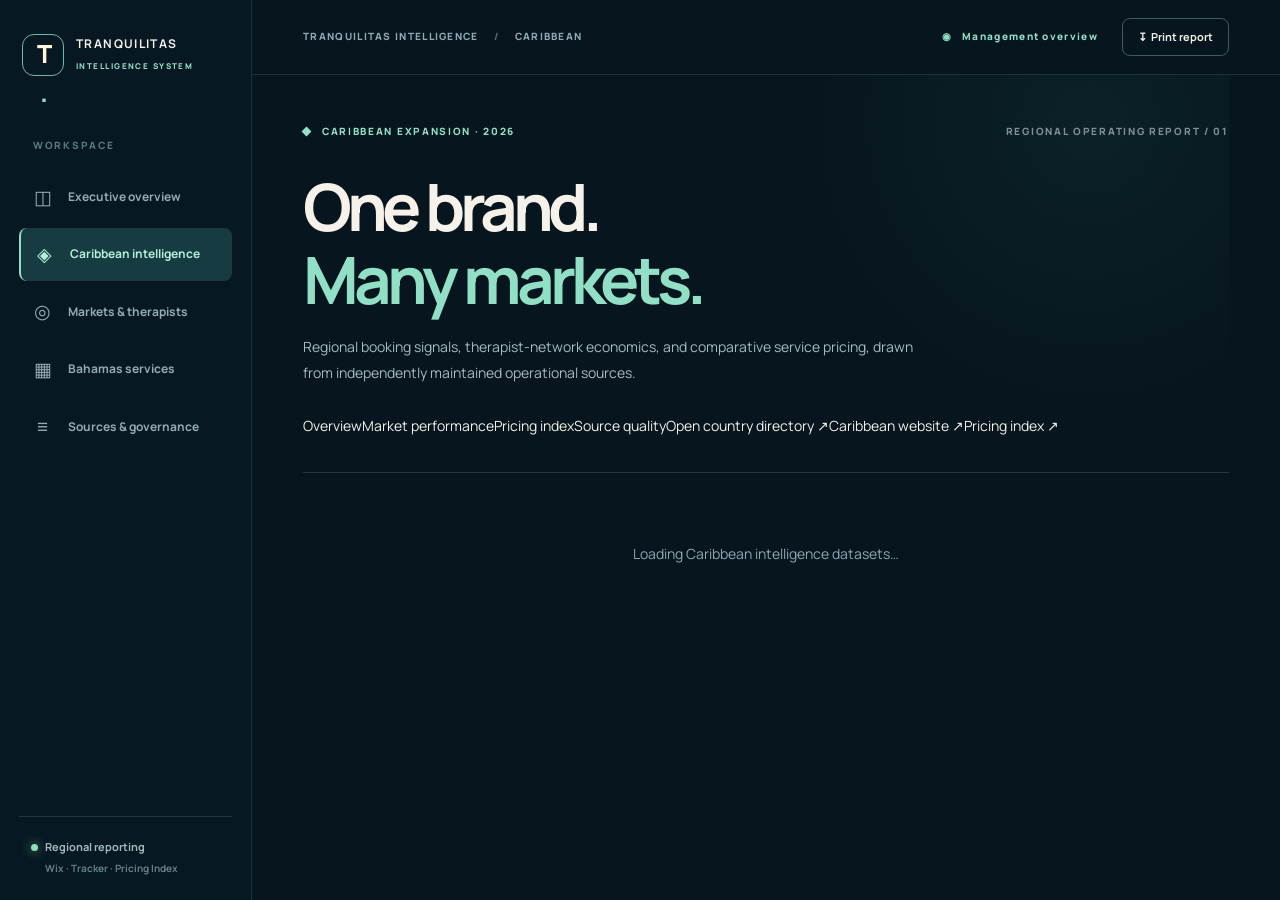
==== caribbean.html @ 9a5a7628 "Add regional intelligence dashboard with Caribbean tracker and pricing index sections" ====
<!doctype html><html lang="en"><head><meta charset="UTF-8"><meta name="viewport" content="width=device-width, initial-scale=1"><meta name="robots" content="noindex,nofollow"><meta name="theme-color" content="#07151e"><title>Caribbean Intelligence · Tranquilitas</title><link rel="preconnect" href="https://fonts.googleapis.com"><link rel="preconnect" href="https://fonts.gstatic.com" crossorigin><link href="https://fonts.googleapis.com/css2?family=Manrope:wght@400;500;600;700;800&display=swap" rel="stylesheet"><link rel="stylesheet" href="assets/styles.css"><link rel="stylesheet" href="assets/region.css"></head>
<body><div class="app"><aside class="sidebar"><a class="brand" href="index.html"><div class="brand-icon">T<span>.</span></div><div><strong>TRANQUILITAS</strong><small>INTELLIGENCE SYSTEM</small></div></a><div class="sidebar-label">WORKSPACE</div><nav class="side-nav"><a class="nav-link" href="index.html"><span class="nav-icon">◫</span> Executive overview</a><a class="nav-link active" href="caribbean.html"><span class="nav-icon">◈</span> Caribbean intelligence</a><a class="nav-link" href="markets.html"><span class="nav-icon">◎</span> Markets & therapists</a><a class="nav-link" href="index.html#services"><span class="nav-icon">▦</span> Bahamas services</a><a class="nav-link" href="index.html#methodology"><span class="nav-icon">≡</span> Sources & governance</a></nav><div class="sidebar-bottom"><span class="status-dot"></span><span>Regional reporting</span><small>Wix · Tracker · Pricing Index</small></div></aside>
<main class="content"><div class="topbar"><div class="breadcrumb">TRANQUILITAS INTELLIGENCE <span>/</span> CARIBBEAN</div><div class="top-actions"><span class="private-label">◉ &nbsp; Management overview</span><button class="button-outline" onclick="window.print()">↧ &nbsp;Print report</button></div></div><div class="main-inner">
<header class="hero"><div class="hero-top"><span class="eyebrow"><span class="tiny-diamond"></span> CARIBBEAN EXPANSION · 2026</span><span class="vintage">REGIONAL OPERATING REPORT / 01</span></div><h1>One brand.<br><em>Many markets.</em></h1><p>Regional booking signals, therapist-network economics, and comparative service pricing, drawn from independently maintained operational sources.</p><div class="region-subnav"><a href="#regional">Overview</a><a href="#countries">Market performance</a><a href="#prices">Pricing index</a><a href="#data-quality">Source quality</a><a href="markets.html">Open country directory ↗</a><a target="_blank" rel="noopener noreferrer" href="https://caribbean.massagebahamas.com/">Caribbean website ↗</a><a target="_blank" rel="noopener noreferrer" href="https://index.massagebahamas.com/">Pricing index ↗</a></div></header>
<div id="regionLoading" class="loading">Loading Caribbean intelligence datasets…</div><div id="regionDashboard" hidden>
<section class="section" id="regional"><div class="section-head"><div><span class="section-index">01 / REGIONAL SCORECARD</span><h2>Recorded regional activity</h2></div><span class="subtle">Telegram tracker · Entry dates Jan–Mar 2026</span></div><div class="kpi-grid" id="regionalKpis"></div><div class="region-warning"><strong>Reporting basis:</strong> These are aggregated operational tracker entries, not Wix revenue, settled cash, or audited bookings. Entry dates are not confirmed treatment dates. All figures are provisional pending reconciliation.</div><div class="two-col chart-row"><article class="panel"><div class="panel-head"><div><span class="panel-label">ACTIVITY SHARE</span><h3>Top recorded territories</h3></div></div><div id="regionBars" class="bar-list"></div></article><article class="panel"><div class="panel-head"><div><span class="panel-label">STRATEGIC INTERPRETATION</span><h3>Regional distribution signals</h3></div></div><div id="regionalReadout" class="insights"></div></article></div></section>
<section class="section" id="countries"><div class="section-head"><div><span class="section-index">02 / MARKET DETAIL</span><h2>Country-level tracker</h2></div><span class="subtle">Self-reported amounts · USD</span></div><article class="panel table-panel"><div class="table-scroll"><table><thead><tr><th>Territory</th><th>Logged value</th><th>Service quantities</th><th>Entries</th><th>Modeled commission</th><th>Website</th></tr></thead><tbody id="regionTable"></tbody></table></div><div class="table-footnote">Reported service quantities are not equal to the number of distinct guest bookings; couples and group service definitions differ.</div></article></section>
<section class="section" id="prices"><div class="section-head"><div><span class="section-index">03 / COMPETITIVE PRICING INTELLIGENCE</span><h2>Caribbean wellness pricing index</h2></div><span class="subtle">First-party published menu benchmarks</span></div><div class="pricing-filter"><div><strong>Compare massage services by market</strong><small>Original published currency retained. Excludes unpriced markets.</small></div><div class="filter-bar"><div class="filter-group"><label for="servicePick">SERVICE</label><select id="servicePick"><option value="swedish">Swedish</option><option value="deep_tissue">Deep Tissue</option><option value="couples">Couples</option><option value="beach">Beach</option></select></div><div class="filter-group"><label for="durationPick">DURATION</label><select id="durationPick"><option value="60">60 minutes</option><option value="90">90 minutes</option></select></div></div></div><div class="two-col"><article class="panel"><div class="panel-head"><div><span class="panel-label">CROSS-MARKET MENU BENCHMARKS</span><h3>Published treatment prices</h3></div></div><div id="regionalPrices" class="bar-list"></div><div class="micro-note">St Barths prices are expressed in EUR and displayed separately from the USD bar ranking. These are Tranquilitas indexed menu prices, not independently verified competitor averages.</div></article><article class="panel"><div class="panel-head"><div><span class="panel-label">INDEX COVERAGE</span><h3>Coverage & price availability</h3></div></div><div id="indexSummary" class="index-summary"></div><p class="micro-note">Live source: <a target="_blank" rel="noopener noreferrer" href="https://index.massagebahamas.com/">index.massagebahamas.com ↗</a>. Snapshot taken from the pricing-index repository; values will change only when this report's snapshot is refreshed.</p></article></div></section>
<section class="section" id="data-quality"><div class="section-head"><div><span class="section-index">04 / REPORTING ASSURANCE</span><h2>Source limitations & reconciliation</h2></div></div><div id="dataQuality" class="method-grid"></div><article class="methodology-note"><strong>End-of-year reporting treatment.</strong> The regional tracker will enter the annual report as provisional operating activity unless backed by payout and booking records. The published pricing index belongs in a separate pricing-intelligence and market-positioning section. These two sources cannot be combined into one revenue figure. Caribbean website sessions and conversion data need a verified analytics integration.</article></section>
<footer class="footer"><div class="brand-mini">TRANQUILITAS<span>.</span> INTELLIGENCE</div><div>REGIONAL REPORTING · EOY APPENDIX READY</div><div>RELAXATION STARTS HERE.</div></footer></div></main></div><script src="assets/caribbean.js" defer></script></body></html>
---- assets/styles.css ----
:root{--bg:#07151e;--sidebar:#081822;--panel:#0b202b;--panel-2:#102936;--panel-border:#1e3a44;--text:#f1f1e8;--muted:#8ea9b1;--muted2:#62818b;--mint:#91dfc5;--mint-dark:#3b947f;--gold:#e1b77e;--paper:#fff5de;--orange:#e6ab72;--danger:#d88f82;--radius:16px;--font:'Manrope','DM Sans',sans-serif}
*{box-sizing:border-box}html{scroll-behavior:smooth}body{margin:0;background:var(--bg);color:var(--text);font:14px/1.55 var(--font);-webkit-font-smoothing:antialiased}button,select{font:inherit}button{cursor:pointer}a{color:inherit;text-decoration:none}::selection{background:#397566;color:white}
.app{min-height:100vh;display:flex}.sidebar{width:252px;flex-shrink:0;background:var(--sidebar);border-right:1px solid #1a333e;min-height:100vh;position:sticky;top:0;height:100vh;display:flex;flex-direction:column;padding:34px 19px 24px}
.brand{display:flex;align-items:center;gap:12px;margin:0 3px 62px}.brand-icon{width:42px;height:42px;display:grid;place-items:center;border:1px solid #6fb7a6;border-radius:12px;color:var(--paper);font-size:25px;font-weight:800;letter-spacing:-2px}.brand-icon span{color:var(--mint)}.brand strong{display:block;letter-spacing:.115em;font-size:12px}.brand small{color:var(--mint);letter-spacing:.18em;font-size:8px;font-weight:800}.sidebar-label{padding:0 14px;color:#5a7680;letter-spacing:.17em;font-weight:800;font-size:10px;margin-bottom:17px}.side-nav{display:flex;flex-direction:column;gap:4px}.nav-link{padding:12px 13px;color:#94acb3;display:flex;gap:15px;align-items:center;border-radius:8px;font-size:12px;font-weight:700;transition:background .2s,color .2s}.nav-link:hover{background:#102835;color:#ecf6ef}.nav-link.active{background:#163b40;color:#b3f1da;border-left:2px solid var(--mint)}.nav-icon{font-size:19px;font-weight:400;width:21px;text-align:center}.sidebar-bottom{margin-top:auto;border-top:1px solid #1d3641;padding:21px 12px 0;color:#a0b9bd;font-size:11px;font-weight:700}.sidebar-bottom small{display:block;color:var(--muted2);font-size:10px;margin:5px 0 0 14px}.status-dot{width:7px;height:7px;border-radius:50%;background:#8ce0b8;display:inline-block;margin-right:7px;box-shadow:0 0 11px #5da88a}
.content{flex:1;min-width:0}.topbar{height:75px;border-bottom:1px solid #1b323b;display:flex;align-items:center;justify-content:space-between;padding:0 clamp(24px,4vw,64px);color:var(--muted);font-size:10px;font-weight:800;letter-spacing:.13em}.breadcrumb span{padding:0 12px;color:#52727b}.top-actions{display:flex;align-items:center;gap:24px}.private-label{color:var(--mint);font-size:10px}.button-outline{border:1px solid #3d5c63;background:transparent;color:var(--text);border-radius:8px;padding:9px 15px;font-size:11px;font-weight:700}.button-outline:hover{border-color:var(--mint)}.main-inner{max-width:1550px;margin:0 auto;padding:0 clamp(24px,4vw,64px)}.hero{padding:49px 0 35px;position:relative;background:radial-gradient(circle at 85% 12%,rgba(41,118,108,.12),transparent 34%);border-bottom:1px solid #1e3841}.hero-top{display:flex;align-items:center;justify-content:space-between;gap:18px}.eyebrow,.vintage,.section-index,.panel-label{font-size:10px;font-weight:800;letter-spacing:.17em;color:var(--mint)}.vintage{color:#7b9196}.vintage span{padding:0 10px;color:#3f646c}.tiny-diamond{width:7px;height:7px;display:inline-block;transform:rotate(45deg);background:var(--mint);margin-right:8px}.hero h1{font-size:clamp(40px,5.1vw,69px);line-height:1.13;font-weight:700;letter-spacing:-.075em;margin:30px 0 17px;color:#f7f2e9}.hero h1 em{font-style:normal;color:var(--mint)}.hero p{max-width:640px;color:#a5bbc0;font-size:14px;line-height:1.85;margin:0 0 29px}.filter-bar{display:flex;flex-wrap:wrap;align-items:flex-end;gap:21px}.filter-group{display:flex;flex-direction:column;gap:9px}.filter-group span:not(.coverage-pill),.filter-group label{color:#78939c;font-size:10px;font-weight:800;letter-spacing:.13em}.segmented{display:flex;align-items:center;border:1px solid #24434c;border-radius:10px;padding:4px;background:#10242e}.segmented button{background:transparent;color:#96b0b8;border:none;border-radius:7px;padding:10px 16px;font-size:11px;font-weight:800;transition:.18s}.segmented button:hover{color:white}.segmented button.selected{background:#a0e4ca;color:#0a292e;box-shadow:0 3px 18px #63e4b81a}.filter-group select,.small-select{background:#102630;color:#e3f0e7;border:1px solid #2d505a;border-radius:9px;padding:12px 34px 12px 13px;font-size:11px;font-weight:700;outline:none}.filter-group select:focus,.small-select:focus{border-color:var(--mint)}.coverage-pill{align-self:flex-end;padding:11px 13px;border:1px solid #315a5a;background:#173433;border-radius:99px;color:#9cd7c3;font-size:10px;font-weight:800}.loading{padding:70px 0;text-align:center;color:var(--muted);font-size:14px}.loading-spinner{border:3px solid #39535d;border-top-color:var(--mint);width:30px;height:30px;border-radius:50%;animation:spin 1s linear infinite;margin:auto auto 16px}@keyframes spin{to{transform:rotate(360deg)}}
.section{padding:52px 0 0;scroll-margin-top:80px}.section-head{display:flex;align-items:flex-end;justify-content:space-between;gap:15px;margin-bottom:23px}.section-head h2{font-size:27px;letter-spacing:-.05em;font-weight:700;margin:4px 0 0;color:#f7f4ea}.subtle,.method-note{color:var(--muted2);font-size:11px;font-weight:700}.kpi-grid{display:grid;grid-template-columns:repeat(4,minmax(0,1fr));gap:14px}.kpi{min-height:165px;border:1px solid #24404a;border-radius:var(--radius);background:linear-gradient(145deg,#112a35,#0c202b);padding:22px 22px 18px;position:relative;overflow:hidden}.kpi:after{content:'';position:absolute;right:-27px;top:-30px;width:104px;height:104px;border:1px solid #4b7c7950;border-radius:50%;pointer-events:none}.kpi.highlight{background:linear-gradient(130deg,#123c3d,#163d41)}.kpi .kpi-label{color:#acc5c7;font-size:10px;font-weight:800;letter-spacing:.11em;text-transform:uppercase}.kpi .kpi-value{font-size:clamp(23px,2.5vw,35px);line-height:1.15;font-weight:700;letter-spacing:-.045em;display:block;margin:23px 0 7px;font-variant-numeric:tabular-nums;color:#faf8ed}.kpi.highlight .kpi-value{color:#b9ffe3}.kpi .kpi-meta{font-size:10px;color:#83a4aa;font-weight:700}.kpi .kpi-meta.positive{color:var(--mint)}.kpi .kpi-meta.negative{color:var(--orange)}
.two-col{display:grid;grid-template-columns:minmax(0,1.45fr) minmax(0,1fr);gap:17px}.chart-row{margin-top:17px}.panel{background:var(--panel);border:1px solid #233e47;border-radius:var(--radius);padding:25px;min-width:0}.panel-head{display:flex;align-items:flex-start;justify-content:space-between;gap:15px;margin-bottom:19px}.panel-head h3{font-size:17px;line-height:1.4;letter-spacing:-.035em;margin:6px 0 0;font-weight:700;color:#eff4e9}.panel-label{color:#94b7ae}.small-select{padding:9px 12px;font-size:10px}.badge-outline{color:#b9d5c4;border:1px solid #3a5c54;border-radius:99px;padding:7px 10px;font-size:10px;font-weight:800;white-space:nowrap}.trend-chart{min-height:260px;margin:3px -5px 8px;overflow:hidden}.trend-chart svg{width:100%;max-height:280px;display:block;overflow:visible}.chart-legend{display:flex;align-items:center;justify-content:space-between;gap:10px;color:#b5cbc9;font-size:10px;font-weight:800}.legend-dot{display:inline-block;border-radius:50%;width:7px;height:7px;margin-right:8px}.legend-dot.sea{background:var(--mint)}.insights{display:flex;flex-direction:column;gap:14px}.insight{display:grid;grid-template-columns:32px 1fr;gap:12px;border-top:1px solid #25424a;padding-top:15px}.insight:first-child{border-top:none;padding-top:0}.insight-number{color:var(--mint);font-size:12px;font-weight:800}.insight-title{font-size:12px;color:#f1f2e6;font-weight:800;margin:0 0 5px}.insight p{font-size:11px;color:#98b1b5;line-height:1.75;margin:0}
.table-panel{padding:2px 0 0}.table-scroll{overflow-x:auto}table{border-collapse:collapse;width:100%;white-space:nowrap;text-align:left}th{color:#77959f;text-transform:uppercase;letter-spacing:.11em;font-size:9px;font-weight:800;padding:19px 23px;border-bottom:1px solid #264149}td{font-weight:650;font-size:12px;color:#c5d6d5;padding:17px 23px;border-bottom:1px solid #1b3641;font-variant-numeric:tabular-nums}td:first-child{font-weight:800;color:#f8f8ee}td:nth-child(2){color:var(--mint);font-weight:800}.table-footnote{font-size:10px;color:#7a9aa1;padding:18px 23px;line-height:1.6}.q-partial{display:inline-block;background:#3d3527;color:#e1c08e;font-size:9px;border-radius:4px;padding:2px 6px;margin-left:8px}.annual-head{margin-top:42px}.annual-cards{display:grid;grid-template-columns:repeat(3,minmax(0,1fr));gap:15px}.annual-card{background:var(--panel);border:1px solid #24444c;border-radius:var(--radius);padding:22px;position:relative}.annual-card.active{border-color:#70b69f;background:#123238}.annual-card .year{font-size:32px;font-weight:700;letter-spacing:-.05em;color:#fff1df}.annual-card .year-caption{color:#7fa1a4;font-size:10px;font-weight:800;letter-spacing:.08em}.annual-card .year-sales{font-size:26px;color:var(--mint);font-weight:800;letter-spacing:-.035em;margin:22px 0 2px}.annual-card .year-foot{display:flex;justify-content:space-between;margin-top:18px;padding-top:16px;border-top:1px solid #31505a;font-size:11px;color:#aac4c5}.annual-card strong{color:#f5f5ea}
.bar-list{display:flex;flex-direction:column;gap:16px}.bar-item{display:grid;grid-template-columns:1fr auto;gap:8px 10px;align-items:center}.bar-name{color:#d2dedb;font-size:11px;font-weight:700;overflow:hidden;text-overflow:ellipsis;white-space:nowrap;min-width:0}.bar-value{font-size:11px;color:#f3f2e9;font-weight:800;font-variant-numeric:tabular-nums}.bar-track{grid-column:1/-1;height:5px;background:#1e3b43;border-radius:6px;overflow:hidden}.bar-fill{background:linear-gradient(90deg,#438e80,#99ebcc);height:100%;border-radius:6px}.bar-fill.gold{background:linear-gradient(90deg,#987a4c,#e5c28c)}.empty{color:#7d9ba2;padding:28px 0;font-size:12px}.channel-mix{display:grid;grid-template-columns:170px 1fr;gap:25px;align-items:center}.donut{width:160px;height:160px;border-radius:50%;display:grid;place-items:center;position:relative;margin:auto}.donut:after{content:'';width:112px;height:112px;border-radius:50%;background:var(--panel);position:absolute}.donut-inner{z-index:2;text-align:center}.donut-inner strong{display:block;color:#f1f5ed;font-size:24px;line-height:1.3}.donut-inner small{color:#80a5a8;text-transform:uppercase;font-size:9px;letter-spacing:.08em;font-weight:800}.channel-legend{display:flex;flex-direction:column;gap:10px}.channel-line{display:flex;gap:9px;align-items:center;font-size:10px;color:#afc5c5}.channel-line .swatch{width:9px;height:9px;border-radius:2px;flex-shrink:0}.channel-line .channel-name{flex:1;text-transform:capitalize}.channel-line strong{color:#e2eae3}.acquisition-bottom{margin-top:17px}.report-list{display:flex;flex-direction:column}.report-item{display:grid;grid-template-columns:1fr auto;gap:6px;padding:11px 0;border-bottom:1px solid #203a43}.report-item:last-child{border-bottom:none}.report-item .name{font-size:11px;color:#c7dbd5;font-weight:650;overflow:hidden;text-overflow:ellipsis;white-space:nowrap}.report-item .value{font-weight:800;color:var(--mint);font-size:11px}.report-item .caption{font-size:10px;color:#74979c}.bookings-metrics{display:grid;grid-template-columns:repeat(4,1fr);gap:14px;margin-bottom:17px}.booking-tile{background:var(--panel);border:1px solid #24444c;border-radius:var(--radius);padding:21px}.booking-tile .name{font-size:10px;color:#9cbab9;text-transform:uppercase;font-weight:800;letter-spacing:.08em}.booking-tile .value{display:block;font-size:29px;color:#f6f5e9;font-weight:800;margin:12px 0 3px}.booking-tile .small{font-size:10px;color:#70979b}.conversion-panel{padding:24px 0 0}.conversion-panel .panel-head{padding:0 24px}
.method-grid{display:grid;grid-template-columns:repeat(3,minmax(0,1fr));gap:13px}.method-card{border:1px solid #25454a;background:#0e232e;border-radius:11px;padding:20px}.method-card strong{display:block;font-size:12px;color:#f5f7ed;margin-bottom:5px}.method-card small{display:block;font-size:10px;color:#78979c;line-height:1.6}.method-card .status{color:var(--mint);font-size:10px;font-weight:800;display:block;margin-bottom:9px}.methodology-note{margin-top:20px;padding:23px 25px;border-left:2px solid var(--gold);background:#1d282b;border-radius:0 12px 12px 0;color:#afc1bc;font-size:11px;line-height:1.9}.methodology-note strong{color:var(--paper)}.footer{margin:68px 0 0;padding:26px 0 35px;border-top:1px solid #28424b;display:flex;justify-content:space-between;gap:18px;flex-wrap:wrap;color:#6b8c93;letter-spacing:.1em;font-size:9px;font-weight:800}.brand-mini{color:#f0eada}.brand-mini span{color:var(--mint)}
@media(max-width:1200px){.sidebar{width:212px}.main-inner{padding:0 28px}.topbar{padding:0 28px}.kpi-grid{grid-template-columns:repeat(2,minmax(0,1fr))}.channel-mix{grid-template-columns:130px 1fr}.donut{height:126px;width:126px}.donut:after{width:88px;height:88px}}
@media(max-width:850px){.app{display:block}.sidebar{height:auto;min-height:0;position:relative;width:100%;padding:16px 20px;border-bottom:1px solid #24434b}.brand{margin:0}.sidebar-label,.side-nav,.sidebar-bottom{display:none}.topbar{height:55px}.private-label{display:none}.hero{padding-top:38px}.two-col{grid-template-columns:1fr}.annual-cards{grid-template-columns:1fr}.method-grid{grid-template-columns:repeat(2,1fr)}}@media(max-width:540px){.main-inner{padding:0 17px}.topbar{padding:0 17px}.hero-top{align-items:flex-start;flex-direction:column;gap:7px}.vintage{font-size:9px}.filter-bar{gap:13px}.filter-group{width:100%}.segmented button{flex:1}.filter-group select{width:100%}.coverage-pill{align-self:flex-start}.kpi-grid{grid-template-columns:1fr 1fr;gap:9px}.kpi{padding:16px;min-height:136px}.kpi .kpi-value{font-size:22px;margin-top:21px}.kpi .kpi-label{font-size:8px}.panel{padding:18px}.section{padding-top:38px}.section-head h2{font-size:23px}.section-head{align-items:flex-start;flex-direction:column}.bookings-metrics{grid-template-columns:1fr 1fr;gap:9px}.booking-tile{padding:17px}.booking-tile .value{font-size:24px}.method-grid{grid-template-columns:1fr}.channel-mix{grid-template-columns:120px 1fr;gap:9px}.donut{height:110px;width:110px}.donut:after{width:77px;height:77px}.donut-inner strong{font-size:17px}.chart-legend .method-note{display:none}td,th{padding:13px 14px}.table-panel,.conversion-panel{padding-left:0;padding-right:0}}
@media print{body{background:white;color:#12202a}.sidebar,.topbar,.filter-bar,.button-outline,.loading{display:none!important}.content{width:100%}.main-inner{padding:0 20px}.hero{padding-top:20px}.hero h1{color:#092020}.hero p,.section-head h2,.panel h3,.annual-card .year{color:#152b30}.panel,.kpi,.annual-card,.booking-tile,.method-card{background:#f5faf9!important;color:#12323c;break-inside:avoid;border-color:#d9e3dd}.kpi .kpi-value,.booking-tile .value,.annual-card .year-sales{color:#084636}.section{padding-top:28px}.two-col{break-inside:avoid}.footer{color:#333}table td,table th{color:#173b43}.methodology-note{color:#304a46}}
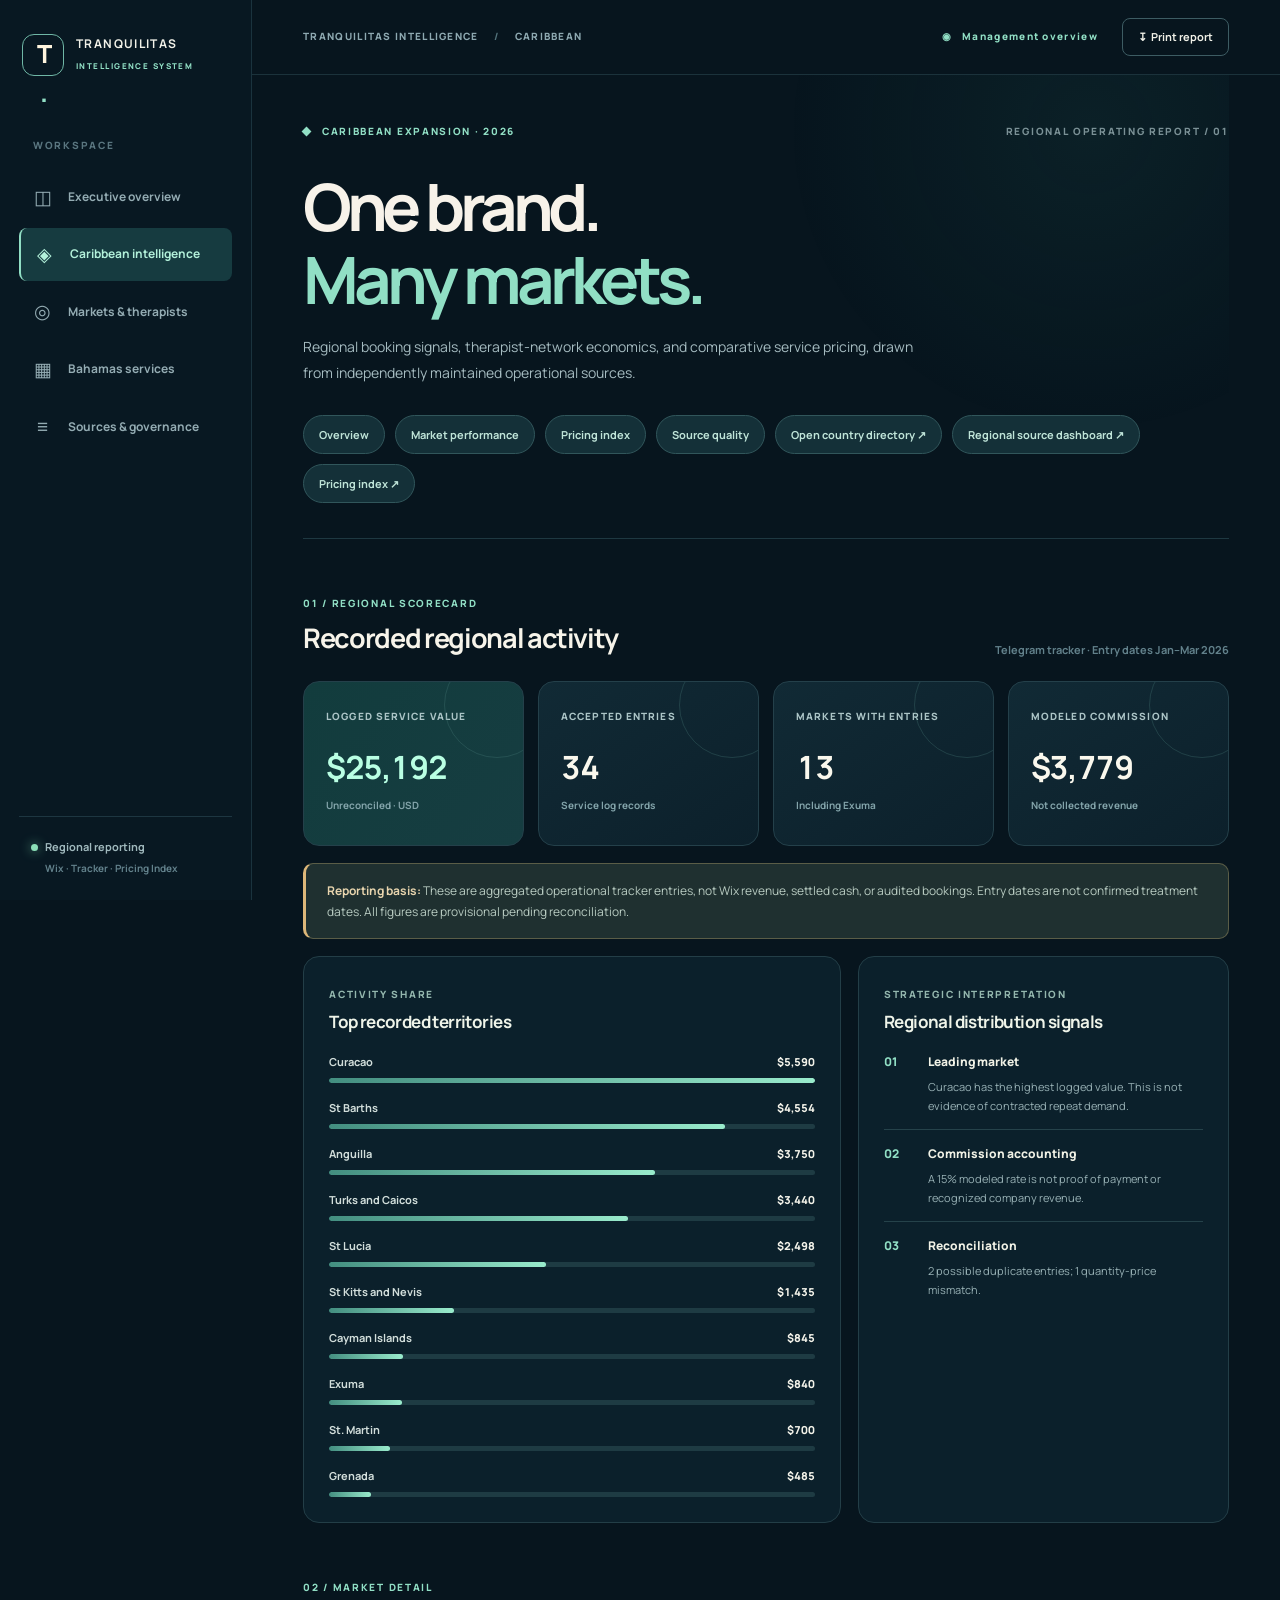
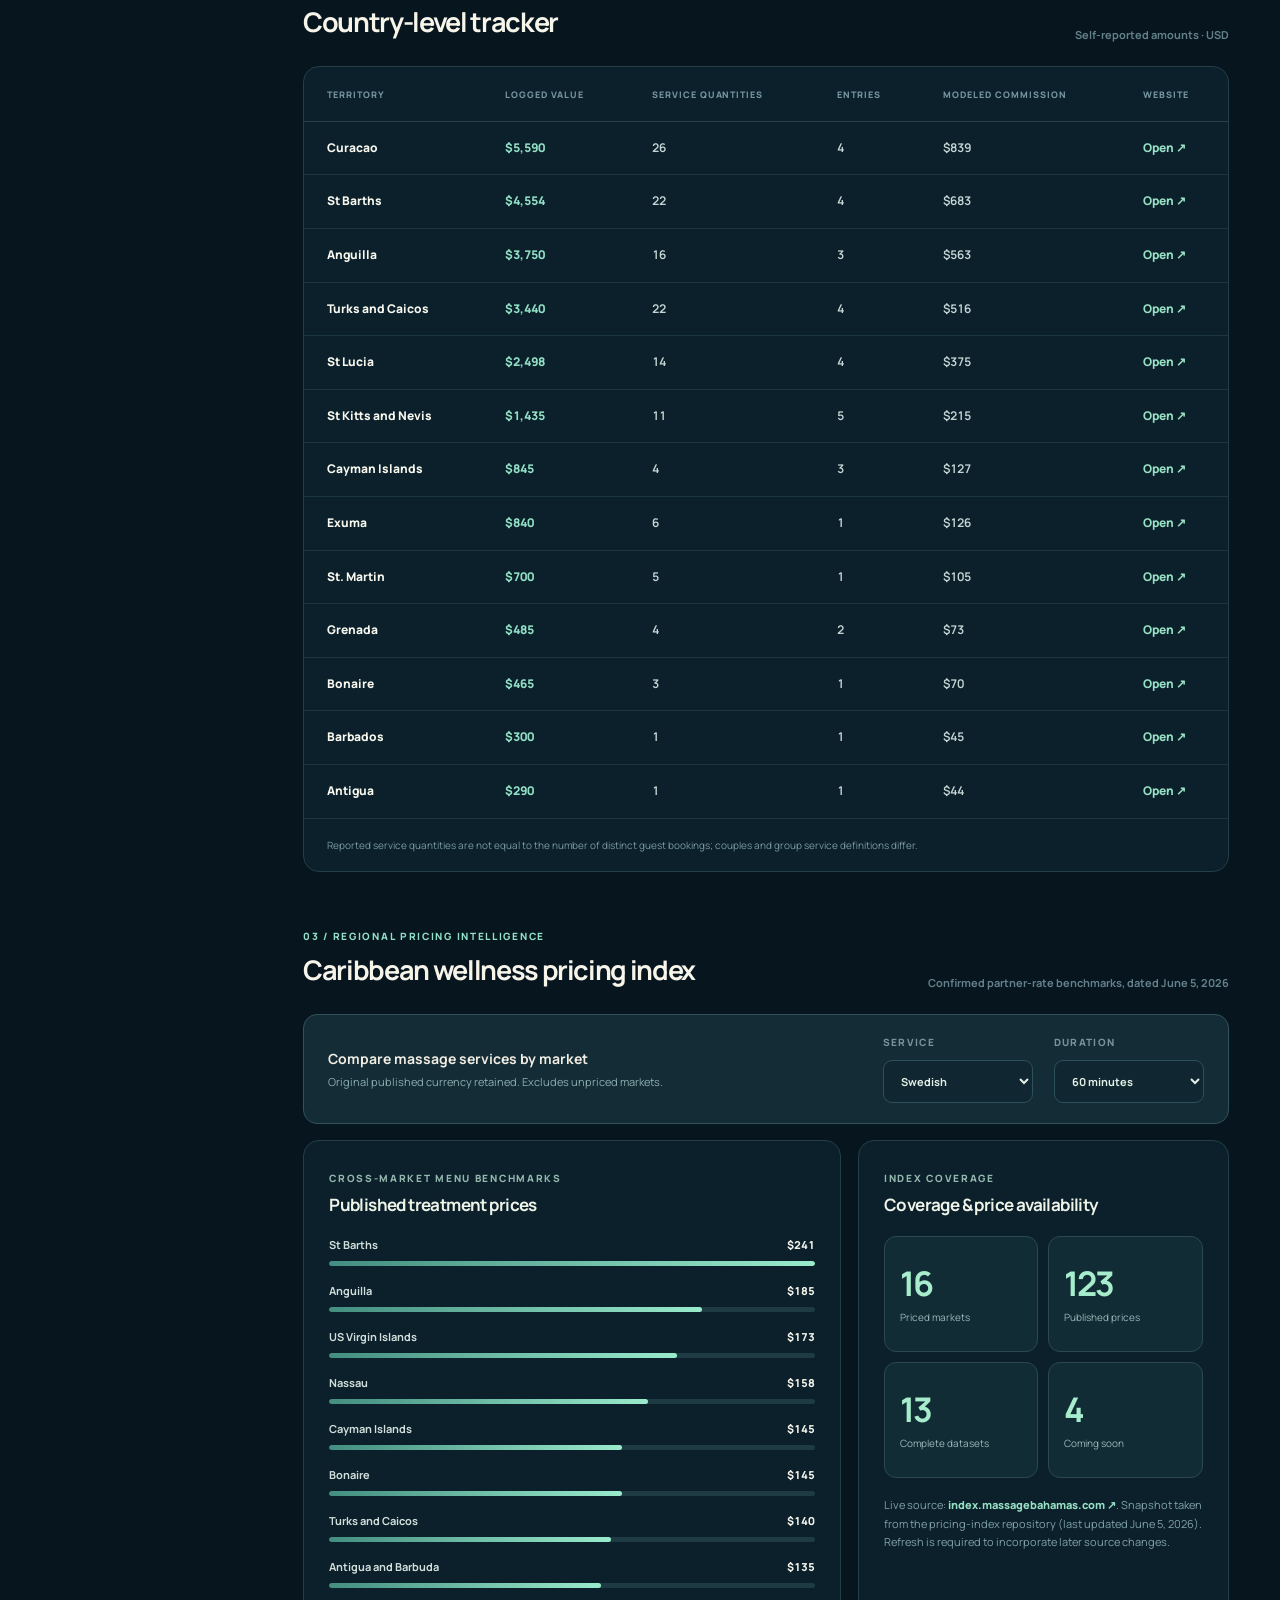
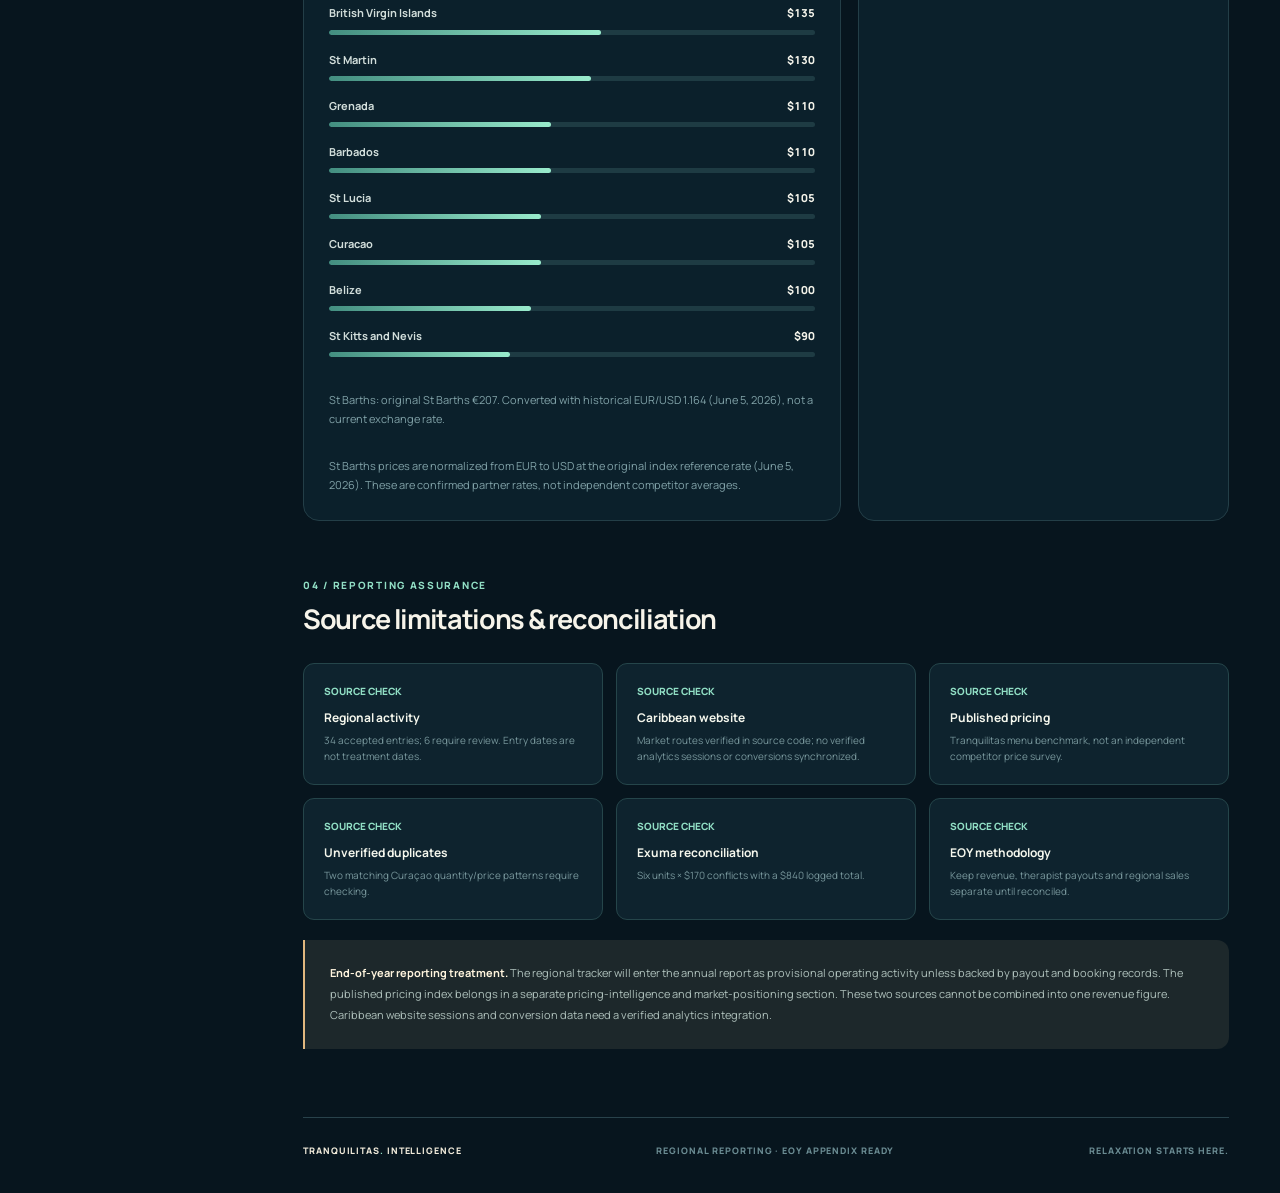
==== commit 5b4717f2: "Align regional dashboard source labels and FX methodology with actual pricing index" ====
--- a/caribbean.html
+++ b/caribbean.html
@@ -1,10 +1,10 @@
 <!doctype html><html lang="en"><head><meta charset="UTF-8"><meta name="viewport" content="width=device-width, initial-scale=1"><meta name="robots" content="noindex,nofollow"><meta name="theme-color" content="#07151e"><title>Caribbean Intelligence · Tranquilitas</title><link rel="preconnect" href="https://fonts.googleapis.com"><link rel="preconnect" href="https://fonts.gstatic.com" crossorigin><link href="https://fonts.googleapis.com/css2?family=Manrope:wght@400;500;600;700;800&display=swap" rel="stylesheet"><link rel="stylesheet" href="assets/styles.css"><link rel="stylesheet" href="assets/region.css"></head>
 <body><div class="app"><aside class="sidebar"><a class="brand" href="index.html"><div class="brand-icon">T<span>.</span></div><div><strong>TRANQUILITAS</strong><small>INTELLIGENCE SYSTEM</small></div></a><div class="sidebar-label">WORKSPACE</div><nav class="side-nav"><a class="nav-link" href="index.html"><span class="nav-icon">◫</span> Executive overview</a><a class="nav-link active" href="caribbean.html"><span class="nav-icon">◈</span> Caribbean intelligence</a><a class="nav-link" href="markets.html"><span class="nav-icon">◎</span> Markets & therapists</a><a class="nav-link" href="index.html#services"><span class="nav-icon">▦</span> Bahamas services</a><a class="nav-link" href="index.html#methodology"><span class="nav-icon">≡</span> Sources & governance</a></nav><div class="sidebar-bottom"><span class="status-dot"></span><span>Regional reporting</span><small>Wix · Tracker · Pricing Index</small></div></aside>
 <main class="content"><div class="topbar"><div class="breadcrumb">TRANQUILITAS INTELLIGENCE <span>/</span> CARIBBEAN</div><div class="top-actions"><span class="private-label">◉ &nbsp; Management overview</span><button class="button-outline" onclick="window.print()">↧ &nbsp;Print report</button></div></div><div class="main-inner">
-<header class="hero"><div class="hero-top"><span class="eyebrow"><span class="tiny-diamond"></span> CARIBBEAN EXPANSION · 2026</span><span class="vintage">REGIONAL OPERATING REPORT / 01</span></div><h1>One brand.<br><em>Many markets.</em></h1><p>Regional booking signals, therapist-network economics, and comparative service pricing, drawn from independently maintained operational sources.</p><div class="region-subnav"><a href="#regional">Overview</a><a href="#countries">Market performance</a><a href="#prices">Pricing index</a><a href="#data-quality">Source quality</a><a href="markets.html">Open country directory ↗</a><a target="_blank" rel="noopener noreferrer" href="https://caribbean.massagebahamas.com/">Caribbean website ↗</a><a target="_blank" rel="noopener noreferrer" href="https://index.massagebahamas.com/">Pricing index ↗</a></div></header>
+<header class="hero"><div class="hero-top"><span class="eyebrow"><span class="tiny-diamond"></span> CARIBBEAN EXPANSION · 2026</span><span class="vintage">REGIONAL OPERATING REPORT / 01</span></div><h1>One brand.<br><em>Many markets.</em></h1><p>Regional booking signals, therapist-network economics, and comparative service pricing, drawn from independently maintained operational sources.</p><div class="region-subnav"><a href="#regional">Overview</a><a href="#countries">Market performance</a><a href="#prices">Pricing index</a><a href="#data-quality">Source quality</a><a href="markets.html">Open country directory ↗</a><a target="_blank" rel="noopener noreferrer" href="https://caribbean.massagebahamas.com/">Regional source dashboard ↗</a><a target="_blank" rel="noopener noreferrer" href="https://index.massagebahamas.com/">Pricing index ↗</a></div></header>
 <div id="regionLoading" class="loading">Loading Caribbean intelligence datasets…</div><div id="regionDashboard" hidden>
 <section class="section" id="regional"><div class="section-head"><div><span class="section-index">01 / REGIONAL SCORECARD</span><h2>Recorded regional activity</h2></div><span class="subtle">Telegram tracker · Entry dates Jan–Mar 2026</span></div><div class="kpi-grid" id="regionalKpis"></div><div class="region-warning"><strong>Reporting basis:</strong> These are aggregated operational tracker entries, not Wix revenue, settled cash, or audited bookings. Entry dates are not confirmed treatment dates. All figures are provisional pending reconciliation.</div><div class="two-col chart-row"><article class="panel"><div class="panel-head"><div><span class="panel-label">ACTIVITY SHARE</span><h3>Top recorded territories</h3></div></div><div id="regionBars" class="bar-list"></div></article><article class="panel"><div class="panel-head"><div><span class="panel-label">STRATEGIC INTERPRETATION</span><h3>Regional distribution signals</h3></div></div><div id="regionalReadout" class="insights"></div></article></div></section>
 <section class="section" id="countries"><div class="section-head"><div><span class="section-index">02 / MARKET DETAIL</span><h2>Country-level tracker</h2></div><span class="subtle">Self-reported amounts · USD</span></div><article class="panel table-panel"><div class="table-scroll"><table><thead><tr><th>Territory</th><th>Logged value</th><th>Service quantities</th><th>Entries</th><th>Modeled commission</th><th>Website</th></tr></thead><tbody id="regionTable"></tbody></table></div><div class="table-footnote">Reported service quantities are not equal to the number of distinct guest bookings; couples and group service definitions differ.</div></article></section>
-<section class="section" id="prices"><div class="section-head"><div><span class="section-index">03 / COMPETITIVE PRICING INTELLIGENCE</span><h2>Caribbean wellness pricing index</h2></div><span class="subtle">First-party published menu benchmarks</span></div><div class="pricing-filter"><div><strong>Compare massage services by market</strong><small>Original published currency retained. Excludes unpriced markets.</small></div><div class="filter-bar"><div class="filter-group"><label for="servicePick">SERVICE</label><select id="servicePick"><option value="swedish">Swedish</option><option value="deep_tissue">Deep Tissue</option><option value="couples">Couples</option><option value="beach">Beach</option></select></div><div class="filter-group"><label for="durationPick">DURATION</label><select id="durationPick"><option value="60">60 minutes</option><option value="90">90 minutes</option></select></div></div></div><div class="two-col"><article class="panel"><div class="panel-head"><div><span class="panel-label">CROSS-MARKET MENU BENCHMARKS</span><h3>Published treatment prices</h3></div></div><div id="regionalPrices" class="bar-list"></div><div class="micro-note">St Barths prices are expressed in EUR and displayed separately from the USD bar ranking. These are Tranquilitas indexed menu prices, not independently verified competitor averages.</div></article><article class="panel"><div class="panel-head"><div><span class="panel-label">INDEX COVERAGE</span><h3>Coverage & price availability</h3></div></div><div id="indexSummary" class="index-summary"></div><p class="micro-note">Live source: <a target="_blank" rel="noopener noreferrer" href="https://index.massagebahamas.com/">index.massagebahamas.com ↗</a>. Snapshot taken from the pricing-index repository; values will change only when this report's snapshot is refreshed.</p></article></div></section>
+<section class="section" id="prices"><div class="section-head"><div><span class="section-index">03 / REGIONAL PRICING INTELLIGENCE</span><h2>Caribbean wellness pricing index</h2></div><span class="subtle">Confirmed partner-rate benchmarks, dated June 5, 2026</span></div><div class="pricing-filter"><div><strong>Compare massage services by market</strong><small>Original published currency retained. Excludes unpriced markets.</small></div><div class="filter-bar"><div class="filter-group"><label for="servicePick">SERVICE</label><select id="servicePick"><option value="swedish">Swedish</option><option value="deep_tissue">Deep Tissue</option><option value="couples">Couples</option><option value="beach">Beach</option></select></div><div class="filter-group"><label for="durationPick">DURATION</label><select id="durationPick"><option value="60">60 minutes</option><option value="90">90 minutes</option></select></div></div></div><div class="two-col"><article class="panel"><div class="panel-head"><div><span class="panel-label">CROSS-MARKET MENU BENCHMARKS</span><h3>Published treatment prices</h3></div></div><div id="regionalPrices" class="bar-list"></div><div class="micro-note">St Barths prices are normalized from EUR to USD at the original index reference rate (June 5, 2026). These are confirmed partner rates, not independent competitor averages.</div></article><article class="panel"><div class="panel-head"><div><span class="panel-label">INDEX COVERAGE</span><h3>Coverage & price availability</h3></div></div><div id="indexSummary" class="index-summary"></div><p class="micro-note">Live source: <a target="_blank" rel="noopener noreferrer" href="https://index.massagebahamas.com/">index.massagebahamas.com ↗</a>. Snapshot taken from the pricing-index repository (last updated June 5, 2026). Refresh is required to incorporate later source changes.</p></article></div></section>
 <section class="section" id="data-quality"><div class="section-head"><div><span class="section-index">04 / REPORTING ASSURANCE</span><h2>Source limitations & reconciliation</h2></div></div><div id="dataQuality" class="method-grid"></div><article class="methodology-note"><strong>End-of-year reporting treatment.</strong> The regional tracker will enter the annual report as provisional operating activity unless backed by payout and booking records. The published pricing index belongs in a separate pricing-intelligence and market-positioning section. These two sources cannot be combined into one revenue figure. Caribbean website sessions and conversion data need a verified analytics integration.</article></section>
 <footer class="footer"><div class="brand-mini">TRANQUILITAS<span>.</span> INTELLIGENCE</div><div>REGIONAL REPORTING · EOY APPENDIX READY</div><div>RELAXATION STARTS HERE.</div></footer></div></main></div><script src="assets/caribbean.js" defer></script></body></html>
--- a/assets/region.css
+++ b/assets/region.css
@@ -0,0 +1 @@
+.region-subnav{display:flex;flex-wrap:wrap;gap:10px;margin-top:26px}.region-subnav a{background:#143038;border:1px solid #31565b;color:#bfe4d8;border-radius:100px;padding:10px 15px;font-size:11px;font-weight:700;transition:all .15s}.region-subnav a:hover{background:#22514e;color:white}.region-warning{background:#1f3030;border:1px solid #5a5d47;border-left:3px solid #ddb779;padding:16px 21px;border-radius:10px;font-size:12px;color:#b8cbc1;margin-top:17px;line-height:1.75}.region-warning strong{color:#e8d5ae}.micro-note{color:#81a2a8;font-size:11px;line-height:1.7;margin-top:18px}.micro-note a,.table-panel a,.region-link{color:#97e0c3;font-weight:800}.table-panel a:hover,.region-link:hover{text-decoration:underline}.pricing-filter{display:flex;justify-content:space-between;gap:20px;align-items:center;margin-bottom:16px;background:#132c35;border:1px solid #31515b;border-radius:14px;padding:20px 24px}.pricing-filter strong{display:block;font-size:14px;color:#f1ede2}.pricing-filter small{display:block;font-size:11px;color:#8caeb0;margin-top:3px}.pricing-filter .filter-bar{align-items:center}.pricing-filter .filter-group select{width:150px}.pricing-eur{background:#2b2a2a;border:1px solid #605144;border-radius:9px;padding:12px;color:#d0b99b;font-size:11px;margin-top:20px}.pricing-eur strong{display:block;margin-bottom:7px}.index-summary{display:grid;grid-template-columns:repeat(2,minmax(0,1fr));gap:10px}.index-feature{border:1px solid #2b4951;border-radius:12px;background:#112c34;padding:24px 15px}.index-feature b{display:block;color:#a6eccd;font-size:34px;line-height:1.3;letter-spacing:-.06em}.index-feature span{font-size:10px;color:#9db8ba}.market-filters{display:flex;gap:10px}.market-filters input,.market-filters select,.form-grid input,.form-grid select,.form-grid textarea{background:#102934;border:1px solid #335560;border-radius:9px;color:#f1f5ea;font:inherit;font-size:11px;padding:12px;outline:none}.market-filters input{min-width:240px}.market-filters :focus,.form-grid :focus{border-color:#a6e7cb}.market-cards{display:grid;grid-template-columns:repeat(4,minmax(0,1fr));gap:13px}.market-card{border:1px solid #29464e;background:linear-gradient(135deg,#102833,#0b202b);color:#e6f0e8;border-radius:13px;padding:19px;text-align:left;display:flex;flex-direction:column;min-height:189px;transition:all .2s}.market-card:hover,.market-card.selected{border-color:#98d7ba;background:#14383c;transform:translateY(-2px)}.market-top{display:flex;justify-content:space-between;align-items:flex-start;gap:7px}.market-abbrev{width:38px;height:38px;border-radius:10px;background:#274b4d;border:1px solid #4b7774;display:grid;place-items:center;color:#d0f4e2;font-size:12px;font-weight:800;letter-spacing:.04em}.market-status{font-size:8px;font-weight:800;color:#9ce2c2;background:#1b4443;padding:5px 7px;border-radius:10px;white-space:nowrap}.market-status.coming_soon{color:#d8c09d;background:#433b2e}.market-card strong{font-size:15px;margin-top:15px;letter-spacing:-.02em}.market-card small{color:#8faeb1;font-size:10px;margin-top:4px}.market-card-foot{border-top:1px solid #2a4b53;margin-top:auto;padding-top:12px;color:#aee6d0;font-weight:800;font-size:10px;display:flex;justify-content:space-between}.detail-stat-grid{display:grid;grid-template-columns:repeat(2,minmax(0,1fr));gap:12px;margin-bottom:23px}.detail-stat{background:#122d37;border-radius:9px;border:1px solid #2a4a52;padding:15px}.detail-stat span{display:block;color:#8cabae;font-size:10px}.detail-stat strong{display:block;color:#e5efe8;font-size:14px;margin-top:7px;text-transform:capitalize}.detail-price-grid{display:grid;grid-template-columns:1fr 1fr;gap:1px;background:#28454d;border-radius:10px;overflow:hidden}.detail-price-grid>div{background:#102b34;padding:12px;display:flex;align-items:center;justify-content:space-between;gap:6px}.detail-price-grid span{color:#a2bcc0;font-size:10px;text-transform:capitalize}.detail-price-grid b{font-size:11px;color:#e1f8e7}.site-preview{border:1px solid #38505a;background:#eff4f3;border-radius:10px;overflow:hidden;min-height:340px}.site-preview iframe{display:block;width:100%;height:340px;border:0}.directory-toolbar{display:flex;justify-content:space-between;align-items:flex-start;margin:24px 0 18px}.directory-toolbar h3{font-size:19px;margin:0}.directory-toolbar .micro-note{margin:3px 0 0}.therapist-list{display:grid;grid-template-columns:repeat(2,1fr);gap:12px}.therapist-card{border:1px solid #35515b;background:#112a35;padding:20px;border-radius:12px;display:flex;justify-content:space-between;gap:12px}.therapist-card strong{display:block;font-size:14px;color:#eff2e8}.therapist-card span,.therapist-card small{display:block;font-size:11px;color:#9bb8bb;margin-top:4px}.therapist-card p{font-size:11px;color:#819da3;max-width:330px}.therapist-controls{display:flex;gap:5px;align-self:flex-start}.therapist-controls button,.close-form{border:1px solid #385760;background:none;color:#aee0c9;padding:7px 9px;border-radius:7px;font-size:10px;font-weight:700}.therapist-controls button:hover{color:white;border-color:#aee0c9}.contact-empty{border:1px dashed #395761;padding:30px;border-radius:13px;color:#b8d4cc;grid-column:1/-1}.contact-empty strong{font-size:13px}.contact-empty p{color:#859fa6;font-size:11px}.form-panel{border:1px solid #578d7a;background:#102b33;margin-top:18px;border-radius:16px;padding:24px}.form-head{display:flex;align-items:center;justify-content:space-between;margin-bottom:20px}.form-head h3{font-size:18px;margin:0}.close-form{font-size:22px;line-height:1}.form-grid{display:grid;grid-template-columns:repeat(2,1fr);gap:16px}.form-grid label{display:flex;flex-direction:column;gap:9px;color:#acc7c5;font-size:11px;font-weight:700}.form-grid label.wide{grid-column:1/-1}.form-grid textarea{resize:vertical}.form-controls{display:flex;align-items:center;gap:15px;margin-top:24px}.save-button{border:0;background:#9ee0c5;color:#143538;border-radius:9px;padding:12px 20px;font-weight:800;font-size:11px}.save-button:hover{background:#c1f9df}@media(max-width:1270px){.market-cards{grid-template-columns:repeat(3,1fr)}}@media(max-width:750px){.market-cards{grid-template-columns:repeat(2,1fr)}.market-filters{flex-direction:column;width:100%}.market-filters input{min-width:0}.pricing-filter{flex-direction:column;align-items:stretch}.pricing-filter .filter-bar{justify-content:space-between}.therapist-list{grid-template-columns:1fr}}@media(max-width:540px){.market-cards{grid-template-columns:1fr 1fr;gap:8px}.market-card{padding:12px;min-height:173px}.market-card strong{font-size:12px}.market-status{font-size:7px}.market-abbrev{width:29px;height:29px}.detail-stat-grid{grid-template-columns:1fr 1fr}.detail-price-grid{grid-template-columns:1fr}.form-grid{grid-template-columns:1fr}.form-grid label.wide{grid-column:1}.directory-toolbar{gap:12px;flex-wrap:wrap}.region-subnav a{font-size:10px}}@media print{.region-warning{color:#374b44}.site-preview{display:none}.form-panel,.form-controls,.market-filters,.region-subnav{display:none}.market-card{break-inside:avoid}.market-card strong{color:#19352c}}
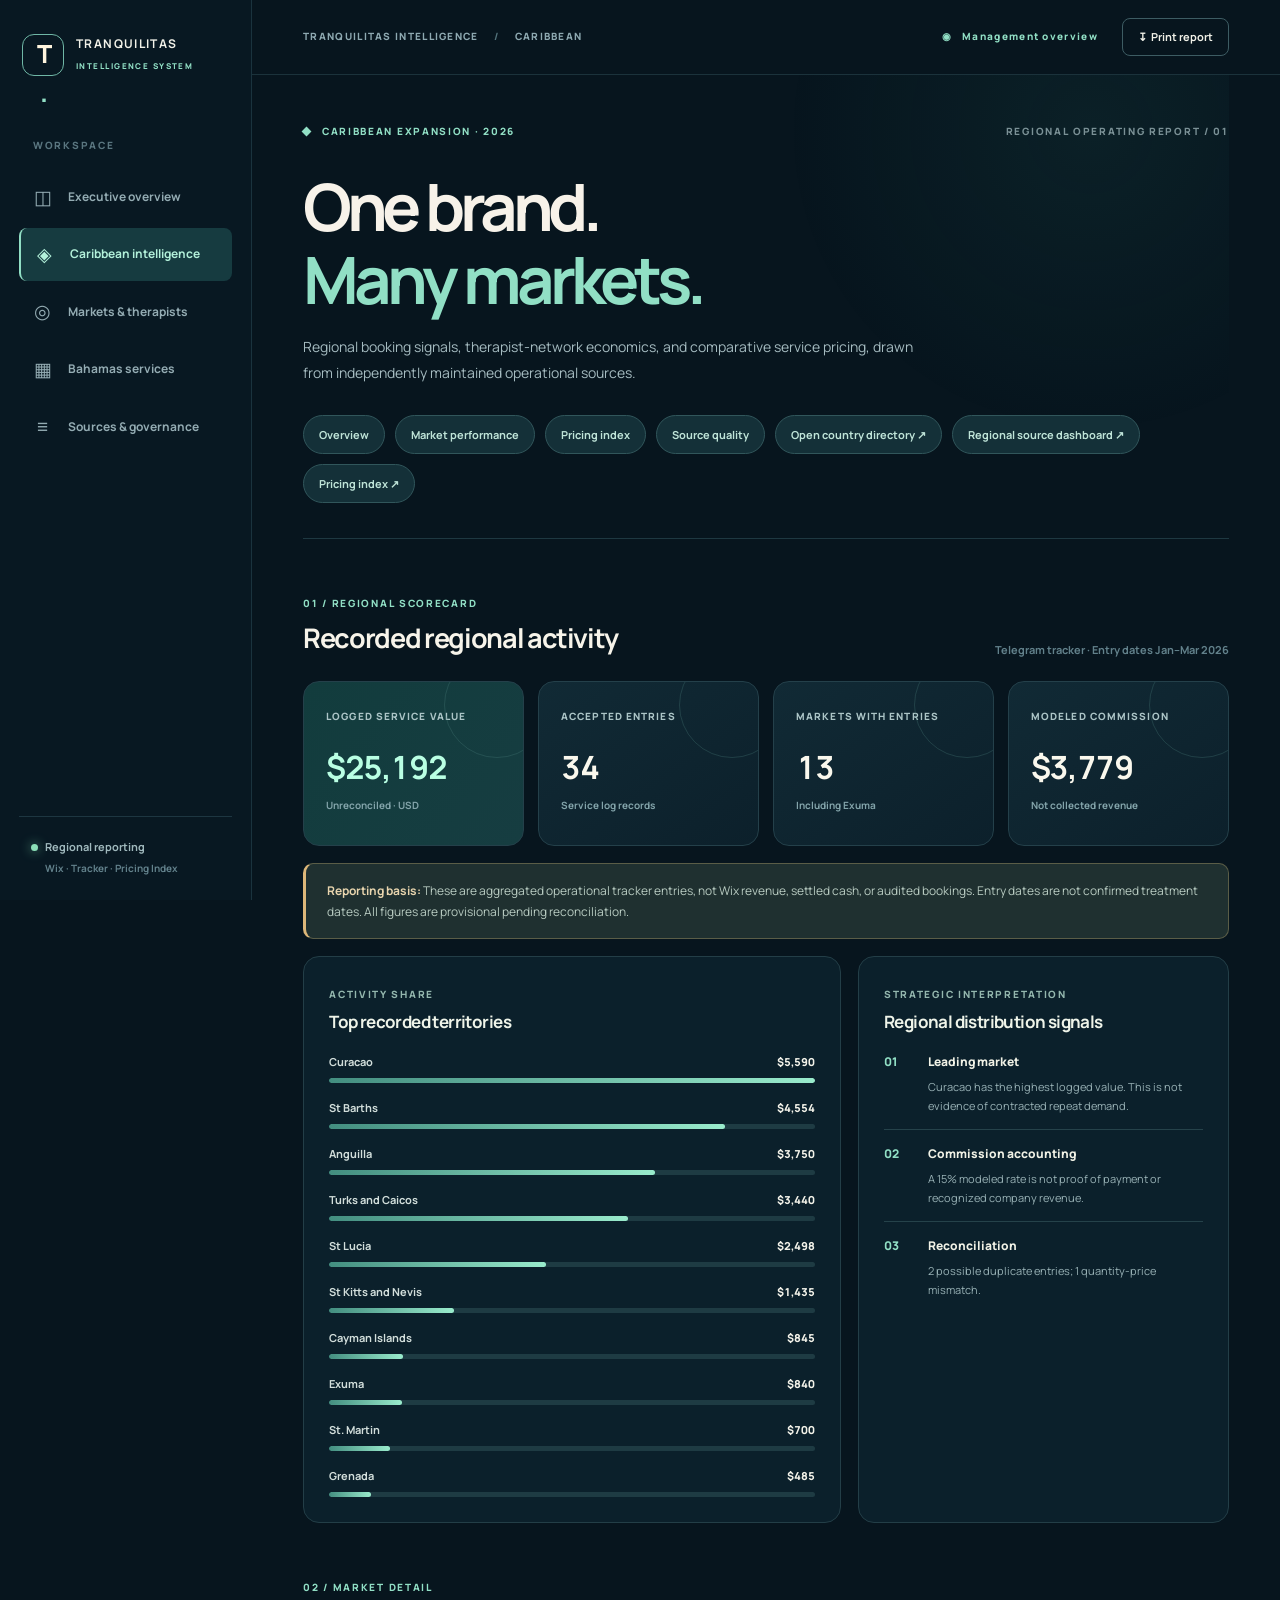
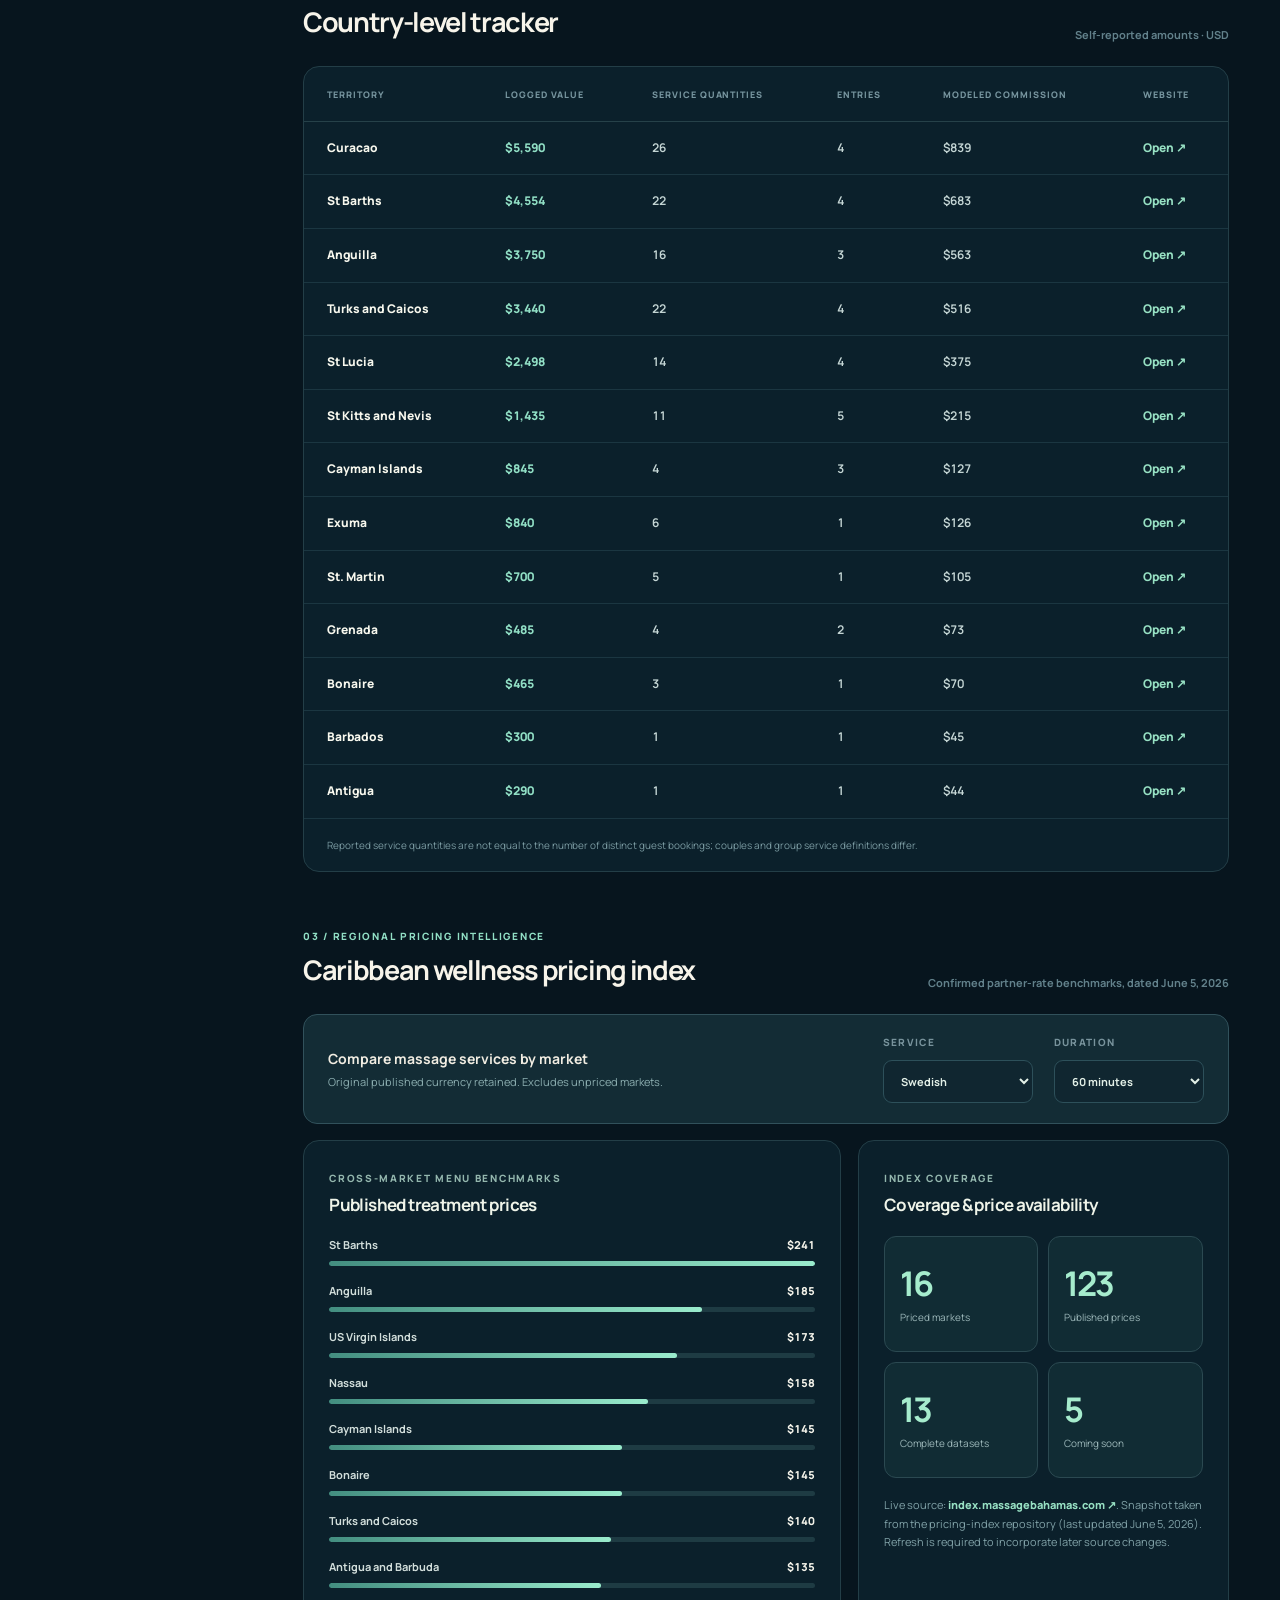
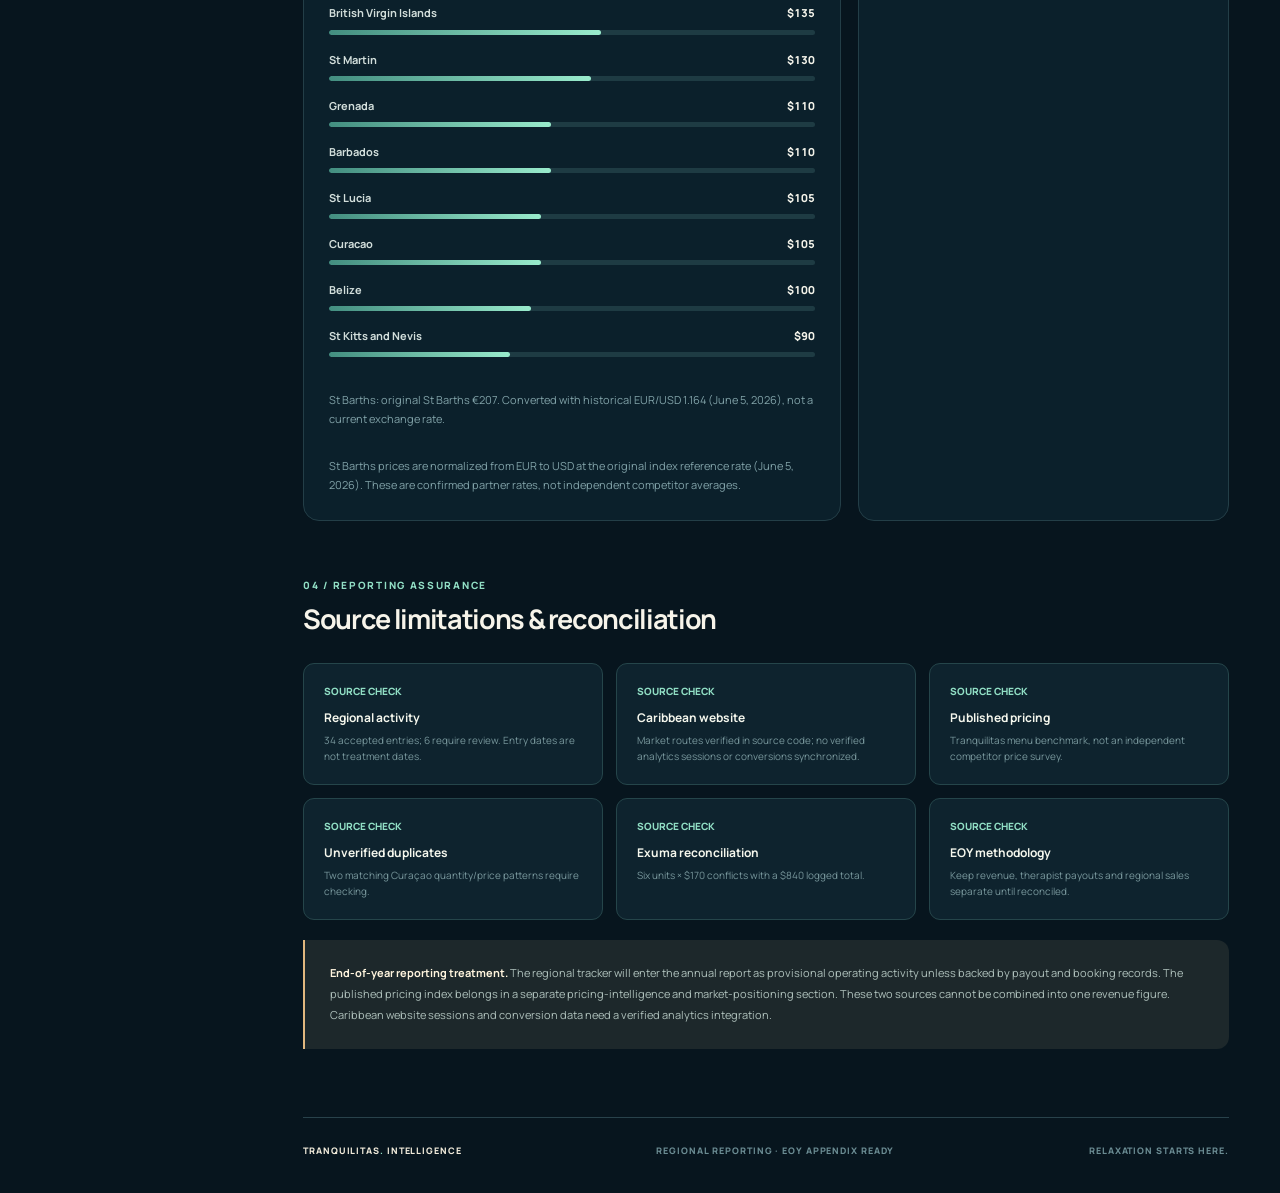
==== commit c8a436d1: "Add executive pricing signals from Caribbean Wellness Pricing Index" ====
--- a/caribbean.html
+++ b/caribbean.html
@@ -5,6 +5,6 @@
 <div id="regionLoading" class="loading">Loading Caribbean intelligence datasets…</div><div id="regionDashboard" hidden>
 <section class="section" id="regional"><div class="section-head"><div><span class="section-index">01 / REGIONAL SCORECARD</span><h2>Recorded regional activity</h2></div><span class="subtle">Telegram tracker · Entry dates Jan–Mar 2026</span></div><div class="kpi-grid" id="regionalKpis"></div><div class="region-warning"><strong>Reporting basis:</strong> These are aggregated operational tracker entries, not Wix revenue, settled cash, or audited bookings. Entry dates are not confirmed treatment dates. All figures are provisional pending reconciliation.</div><div class="two-col chart-row"><article class="panel"><div class="panel-head"><div><span class="panel-label">ACTIVITY SHARE</span><h3>Top recorded territories</h3></div></div><div id="regionBars" class="bar-list"></div></article><article class="panel"><div class="panel-head"><div><span class="panel-label">STRATEGIC INTERPRETATION</span><h3>Regional distribution signals</h3></div></div><div id="regionalReadout" class="insights"></div></article></div></section>
 <section class="section" id="countries"><div class="section-head"><div><span class="section-index">02 / MARKET DETAIL</span><h2>Country-level tracker</h2></div><span class="subtle">Self-reported amounts · USD</span></div><article class="panel table-panel"><div class="table-scroll"><table><thead><tr><th>Territory</th><th>Logged value</th><th>Service quantities</th><th>Entries</th><th>Modeled commission</th><th>Website</th></tr></thead><tbody id="regionTable"></tbody></table></div><div class="table-footnote">Reported service quantities are not equal to the number of distinct guest bookings; couples and group service definitions differ.</div></article></section>
-<section class="section" id="prices"><div class="section-head"><div><span class="section-index">03 / REGIONAL PRICING INTELLIGENCE</span><h2>Caribbean wellness pricing index</h2></div><span class="subtle">Confirmed partner-rate benchmarks, dated June 5, 2026</span></div><div class="pricing-filter"><div><strong>Compare massage services by market</strong><small>Original published currency retained. Excludes unpriced markets.</small></div><div class="filter-bar"><div class="filter-group"><label for="servicePick">SERVICE</label><select id="servicePick"><option value="swedish">Swedish</option><option value="deep_tissue">Deep Tissue</option><option value="couples">Couples</option><option value="beach">Beach</option></select></div><div class="filter-group"><label for="durationPick">DURATION</label><select id="durationPick"><option value="60">60 minutes</option><option value="90">90 minutes</option></select></div></div></div><div class="two-col"><article class="panel"><div class="panel-head"><div><span class="panel-label">CROSS-MARKET MENU BENCHMARKS</span><h3>Published treatment prices</h3></div></div><div id="regionalPrices" class="bar-list"></div><div class="micro-note">St Barths prices are normalized from EUR to USD at the original index reference rate (June 5, 2026). These are confirmed partner rates, not independent competitor averages.</div></article><article class="panel"><div class="panel-head"><div><span class="panel-label">INDEX COVERAGE</span><h3>Coverage & price availability</h3></div></div><div id="indexSummary" class="index-summary"></div><p class="micro-note">Live source: <a target="_blank" rel="noopener noreferrer" href="https://index.massagebahamas.com/">index.massagebahamas.com ↗</a>. Snapshot taken from the pricing-index repository (last updated June 5, 2026). Refresh is required to incorporate later source changes.</p></article></div></section>
+<section class="section" id="prices"><div class="section-head"><div><span class="section-index">03 / REGIONAL PRICING INTELLIGENCE</span><h2>Caribbean wellness pricing index</h2></div><span class="subtle">Confirmed partner-rate benchmarks, dated June 5, 2026</span></div><div class="pricing-filter"><div><strong>Compare massage services by market</strong><small>Original published currency retained. Excludes unpriced markets.</small></div><div class="filter-bar"><div class="filter-group"><label for="servicePick">SERVICE</label><select id="servicePick"><option value="swedish">Swedish</option><option value="deep_tissue">Deep Tissue</option><option value="couples">Couples</option><option value="beach">Beach</option></select></div><div class="filter-group"><label for="durationPick">DURATION</label><select id="durationPick"><option value="60">60 minutes</option><option value="90">90 minutes</option></select></div></div></div><div id="pricingSignals" class="pricing-signals"></div><div class="two-col"><article class="panel"><div class="panel-head"><div><span class="panel-label">CROSS-MARKET MENU BENCHMARKS</span><h3>Published treatment prices</h3></div></div><div id="regionalPrices" class="bar-list"></div><div class="micro-note">St Barths prices are normalized from EUR to USD at the original index reference rate (June 5, 2026). These are confirmed partner rates, not independent competitor averages.</div></article><article class="panel"><div class="panel-head"><div><span class="panel-label">INDEX COVERAGE</span><h3>Coverage & price availability</h3></div></div><div id="indexSummary" class="index-summary"></div><p class="micro-note">Live source: <a target="_blank" rel="noopener noreferrer" href="https://index.massagebahamas.com/">index.massagebahamas.com ↗</a>. Snapshot taken from the pricing-index repository (last updated June 5, 2026). Refresh is required to incorporate later source changes.</p></article></div></section>
 <section class="section" id="data-quality"><div class="section-head"><div><span class="section-index">04 / REPORTING ASSURANCE</span><h2>Source limitations & reconciliation</h2></div></div><div id="dataQuality" class="method-grid"></div><article class="methodology-note"><strong>End-of-year reporting treatment.</strong> The regional tracker will enter the annual report as provisional operating activity unless backed by payout and booking records. The published pricing index belongs in a separate pricing-intelligence and market-positioning section. These two sources cannot be combined into one revenue figure. Caribbean website sessions and conversion data need a verified analytics integration.</article></section>
 <footer class="footer"><div class="brand-mini">TRANQUILITAS<span>.</span> INTELLIGENCE</div><div>REGIONAL REPORTING · EOY APPENDIX READY</div><div>RELAXATION STARTS HERE.</div></footer></div></main></div><script src="assets/caribbean.js" defer></script></body></html>
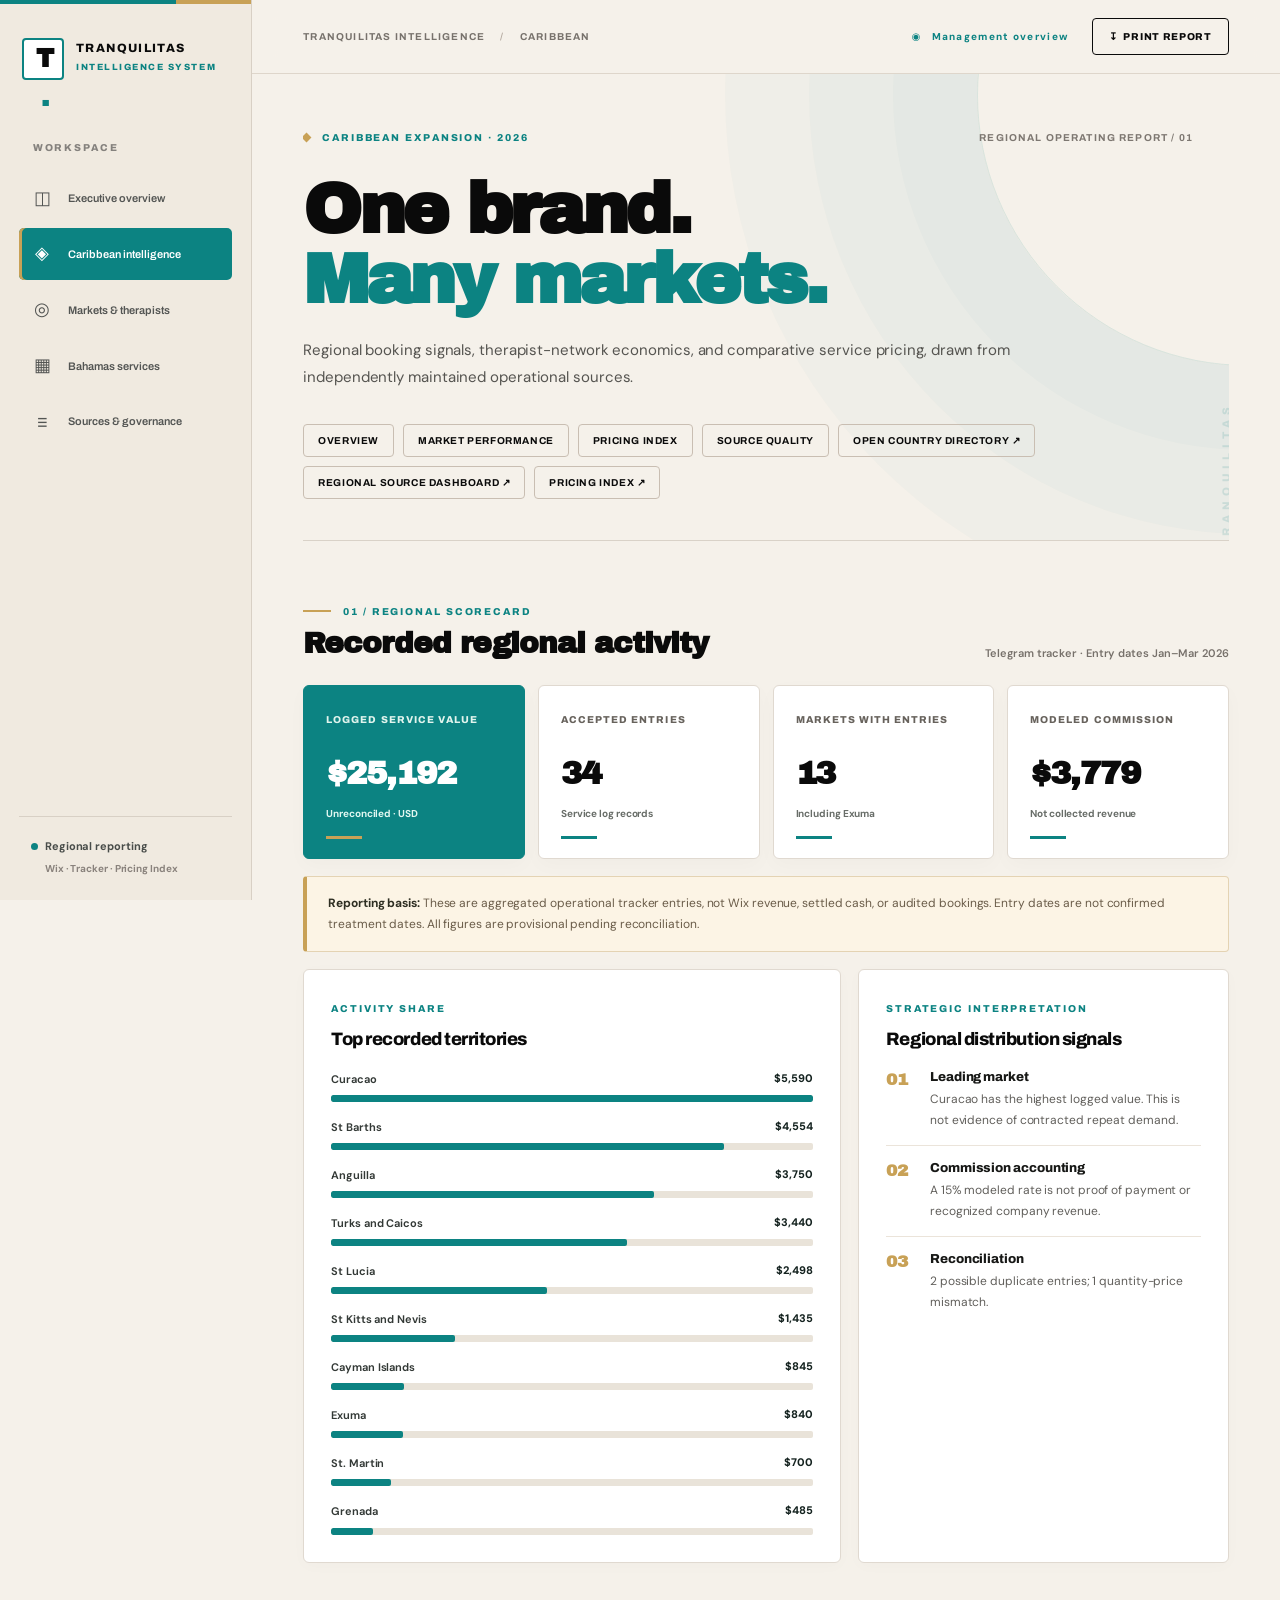
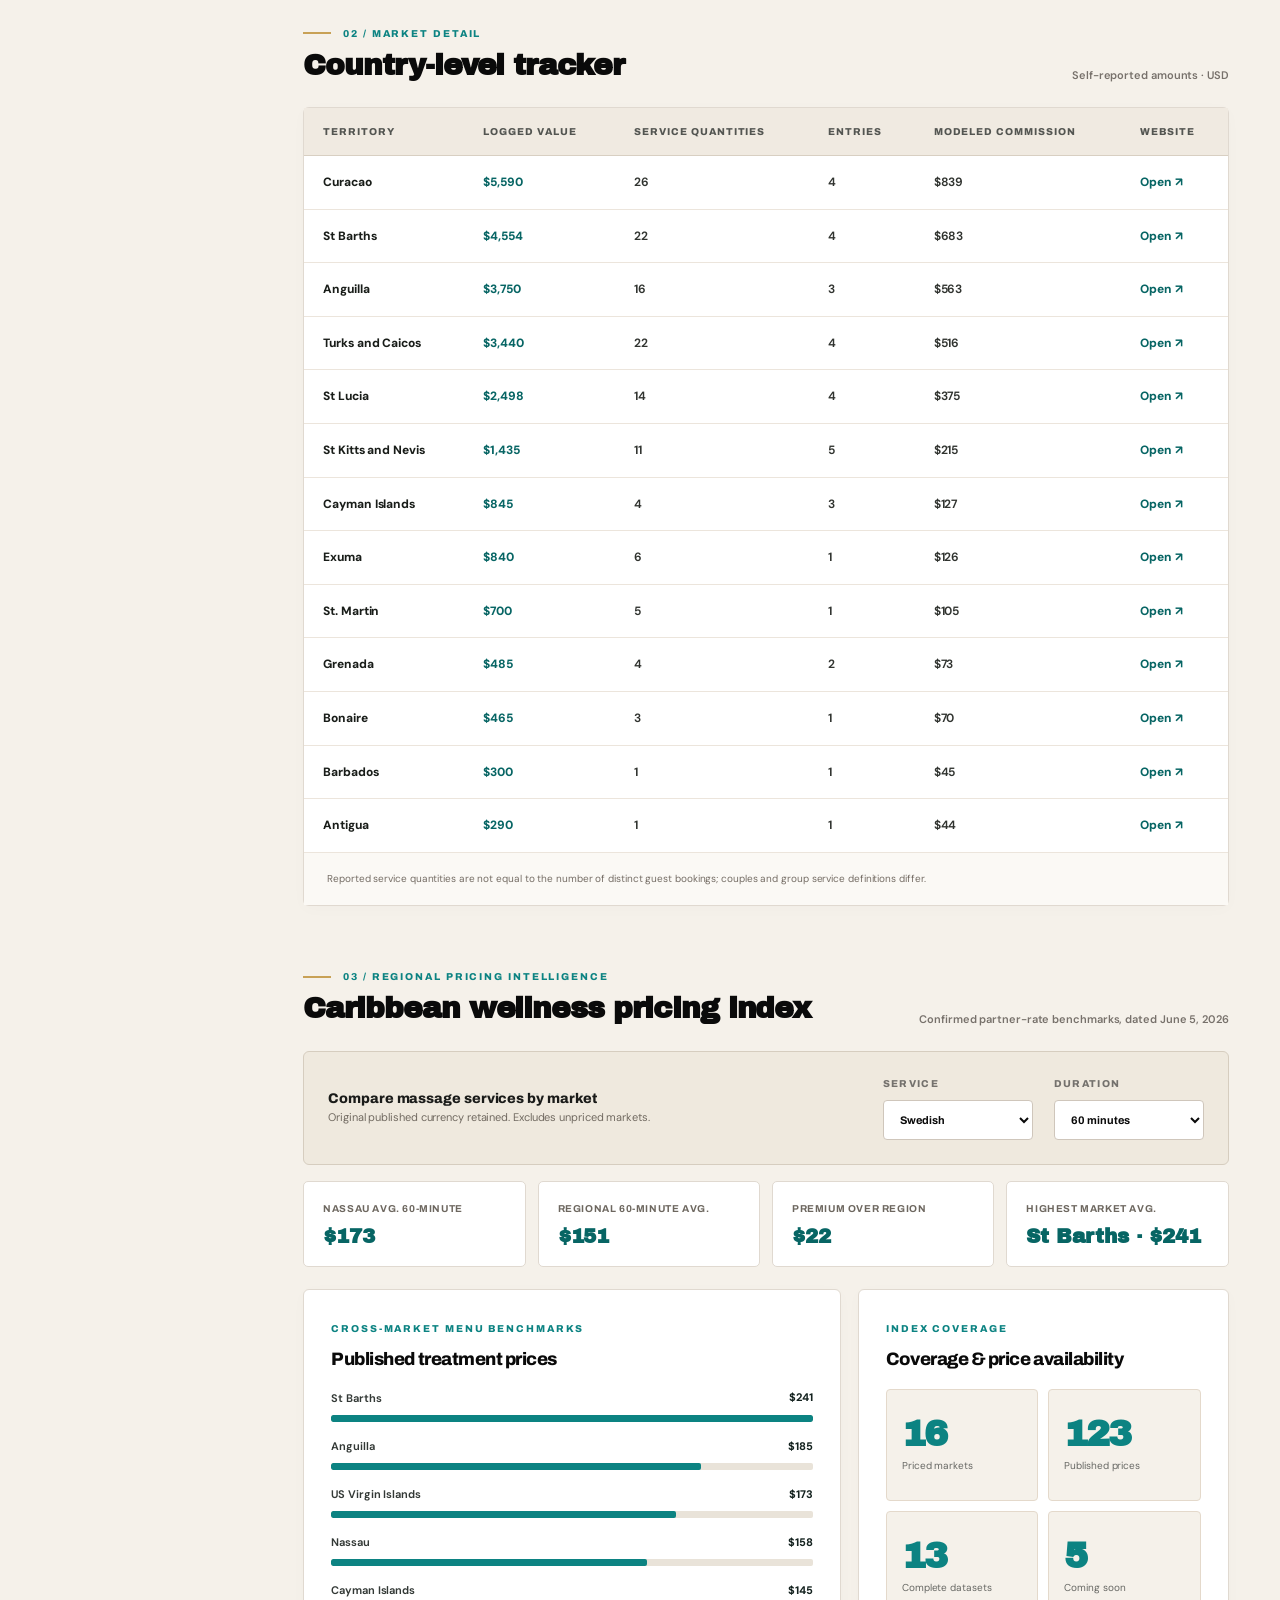
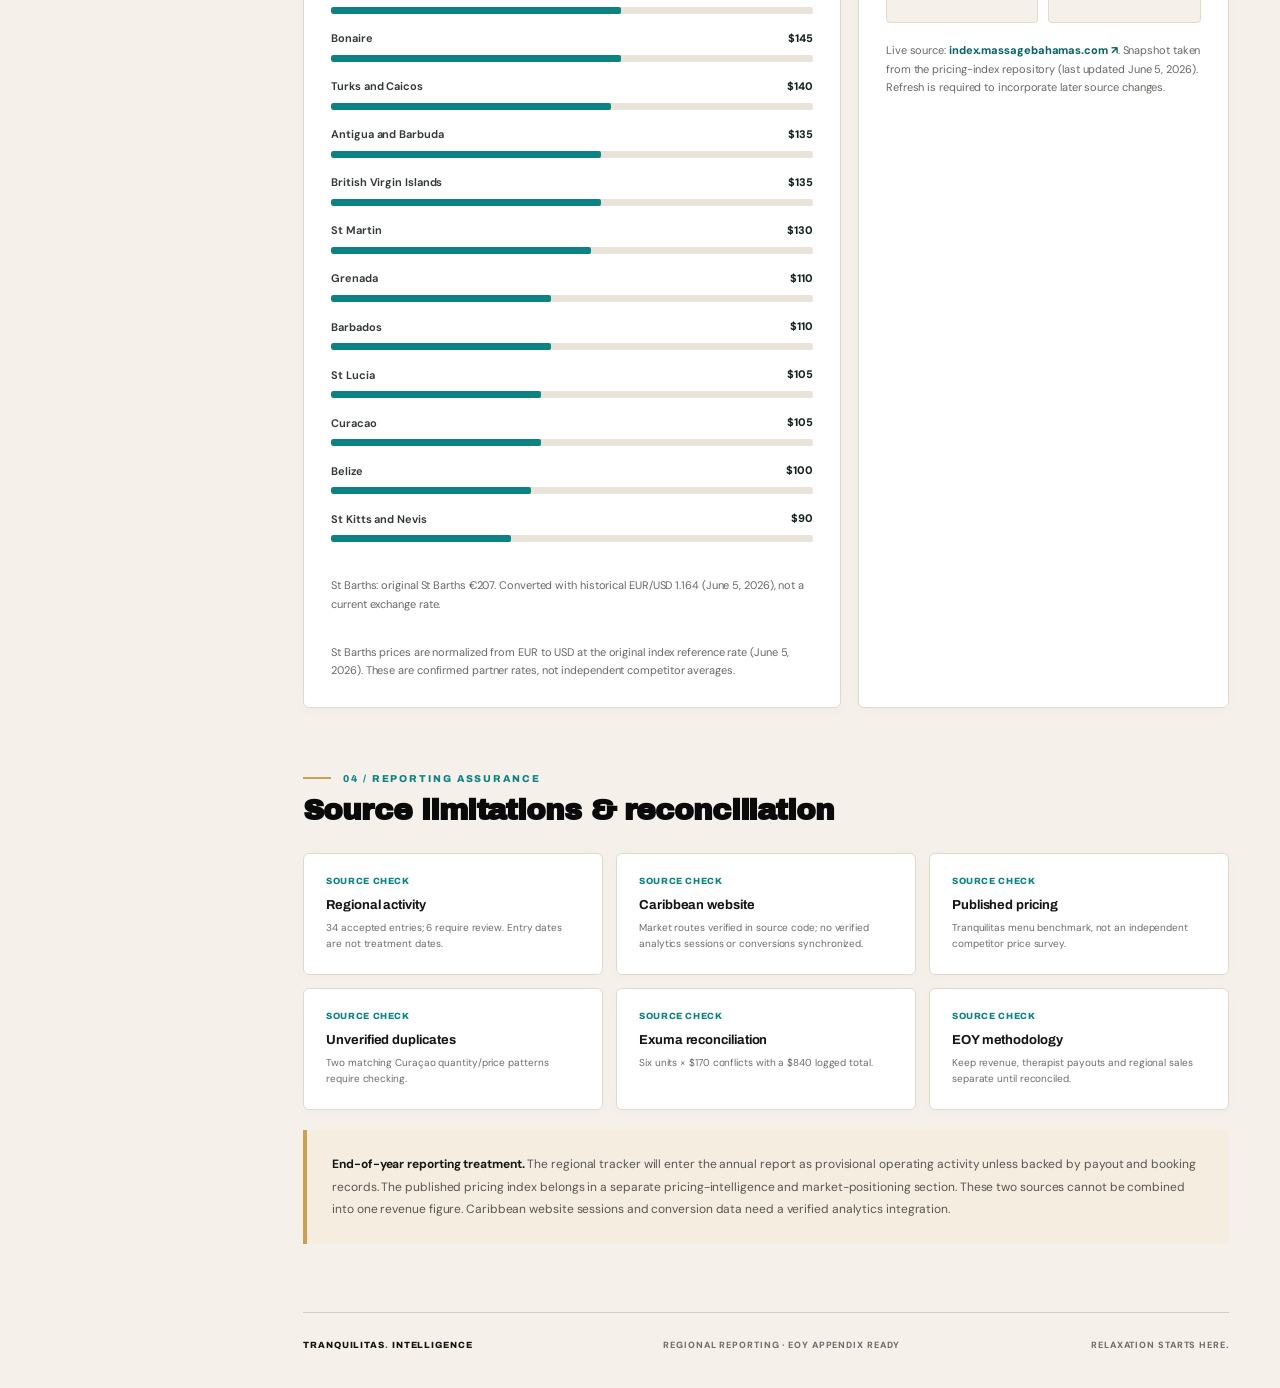
==== commit 5be4c4d6: "Adopt Tranquilitas editorial brand fonts and shared UI theme on caribbean.html" ====
--- a/caribbean.html
+++ b/caribbean.html
@@ -1,4 +1,4 @@
-<!doctype html><html lang="en"><head><meta charset="UTF-8"><meta name="viewport" content="width=device-width, initial-scale=1"><meta name="robots" content="noindex,nofollow"><meta name="theme-color" content="#07151e"><title>Caribbean Intelligence · Tranquilitas</title><link rel="preconnect" href="https://fonts.googleapis.com"><link rel="preconnect" href="https://fonts.gstatic.com" crossorigin><link href="https://fonts.googleapis.com/css2?family=Manrope:wght@400;500;600;700;800&display=swap" rel="stylesheet"><link rel="stylesheet" href="assets/styles.css"><link rel="stylesheet" href="assets/region.css"></head>
+<!doctype html><html lang="en"><head><meta charset="UTF-8"><meta name="viewport" content="width=device-width, initial-scale=1"><meta name="robots" content="noindex,nofollow"><meta name="theme-color" content="#07151e"><title>Caribbean Intelligence · Tranquilitas</title><link rel="preconnect" href="https://fonts.googleapis.com"><link rel="preconnect" href="https://fonts.gstatic.com" crossorigin><link href="https://fonts.googleapis.com/css2?family=Archivo+Black&family=Archivo:wght@400;500;600;700;800;900&family=DM+Sans:wght@400;500;600;700&display=swap" rel="stylesheet"><link rel="stylesheet" href="assets/styles.css"><link rel="stylesheet" href="assets/region.css"><link rel="stylesheet" href="assets/brand.css"></head>
 <body><div class="app"><aside class="sidebar"><a class="brand" href="index.html"><div class="brand-icon">T<span>.</span></div><div><strong>TRANQUILITAS</strong><small>INTELLIGENCE SYSTEM</small></div></a><div class="sidebar-label">WORKSPACE</div><nav class="side-nav"><a class="nav-link" href="index.html"><span class="nav-icon">◫</span> Executive overview</a><a class="nav-link active" href="caribbean.html"><span class="nav-icon">◈</span> Caribbean intelligence</a><a class="nav-link" href="markets.html"><span class="nav-icon">◎</span> Markets & therapists</a><a class="nav-link" href="index.html#services"><span class="nav-icon">▦</span> Bahamas services</a><a class="nav-link" href="index.html#methodology"><span class="nav-icon">≡</span> Sources & governance</a></nav><div class="sidebar-bottom"><span class="status-dot"></span><span>Regional reporting</span><small>Wix · Tracker · Pricing Index</small></div></aside>
 <main class="content"><div class="topbar"><div class="breadcrumb">TRANQUILITAS INTELLIGENCE <span>/</span> CARIBBEAN</div><div class="top-actions"><span class="private-label">◉ &nbsp; Management overview</span><button class="button-outline" onclick="window.print()">↧ &nbsp;Print report</button></div></div><div class="main-inner">
 <header class="hero"><div class="hero-top"><span class="eyebrow"><span class="tiny-diamond"></span> CARIBBEAN EXPANSION · 2026</span><span class="vintage">REGIONAL OPERATING REPORT / 01</span></div><h1>One brand.<br><em>Many markets.</em></h1><p>Regional booking signals, therapist-network economics, and comparative service pricing, drawn from independently maintained operational sources.</p><div class="region-subnav"><a href="#regional">Overview</a><a href="#countries">Market performance</a><a href="#prices">Pricing index</a><a href="#data-quality">Source quality</a><a href="markets.html">Open country directory ↗</a><a target="_blank" rel="noopener noreferrer" href="https://caribbean.massagebahamas.com/">Regional source dashboard ↗</a><a target="_blank" rel="noopener noreferrer" href="https://index.massagebahamas.com/">Pricing index ↗</a></div></header>
--- a/assets/region.css
+++ b/assets/region.css
@@ -1 +1,2 @@
-.region-subnav{display:flex;flex-wrap:wrap;gap:10px;margin-top:26px}.region-subnav a{background:#143038;border:1px solid #31565b;color:#bfe4d8;border-radius:100px;padding:10px 15px;font-size:11px;font-weight:700;transition:all .15s}.region-subnav a:hover{background:#22514e;color:white}.region-warning{background:#1f3030;border:1px solid #5a5d47;border-left:3px solid #ddb779;padding:16px 21px;border-radius:10px;font-size:12px;color:#b8cbc1;margin-top:17px;line-height:1.75}.region-warning strong{color:#e8d5ae}.micro-note{color:#81a2a8;font-size:11px;line-height:1.7;margin-top:18px}.micro-note a,.table-panel a,.region-link{color:#97e0c3;font-weight:800}.table-panel a:hover,.region-link:hover{text-decoration:underline}.pricing-filter{display:flex;justify-content:space-between;gap:20px;align-items:center;margin-bottom:16px;background:#132c35;border:1px solid #31515b;border-radius:14px;padding:20px 24px}.pricing-filter strong{display:block;font-size:14px;color:#f1ede2}.pricing-filter small{display:block;font-size:11px;color:#8caeb0;margin-top:3px}.pricing-filter .filter-bar{align-items:center}.pricing-filter .filter-group select{width:150px}.pricing-eur{background:#2b2a2a;border:1px solid #605144;border-radius:9px;padding:12px;color:#d0b99b;font-size:11px;margin-top:20px}.pricing-eur strong{display:block;margin-bottom:7px}.index-summary{display:grid;grid-template-columns:repeat(2,minmax(0,1fr));gap:10px}.index-feature{border:1px solid #2b4951;border-radius:12px;background:#112c34;padding:24px 15px}.index-feature b{display:block;color:#a6eccd;font-size:34px;line-height:1.3;letter-spacing:-.06em}.index-feature span{font-size:10px;color:#9db8ba}.market-filters{display:flex;gap:10px}.market-filters input,.market-filters select,.form-grid input,.form-grid select,.form-grid textarea{background:#102934;border:1px solid #335560;border-radius:9px;color:#f1f5ea;font:inherit;font-size:11px;padding:12px;outline:none}.market-filters input{min-width:240px}.market-filters :focus,.form-grid :focus{border-color:#a6e7cb}.market-cards{display:grid;grid-template-columns:repeat(4,minmax(0,1fr));gap:13px}.market-card{border:1px solid #29464e;background:linear-gradient(135deg,#102833,#0b202b);color:#e6f0e8;border-radius:13px;padding:19px;text-align:left;display:flex;flex-direction:column;min-height:189px;transition:all .2s}.market-card:hover,.market-card.selected{border-color:#98d7ba;background:#14383c;transform:translateY(-2px)}.market-top{display:flex;justify-content:space-between;align-items:flex-start;gap:7px}.market-abbrev{width:38px;height:38px;border-radius:10px;background:#274b4d;border:1px solid #4b7774;display:grid;place-items:center;color:#d0f4e2;font-size:12px;font-weight:800;letter-spacing:.04em}.market-status{font-size:8px;font-weight:800;color:#9ce2c2;background:#1b4443;padding:5px 7px;border-radius:10px;white-space:nowrap}.market-status.coming_soon{color:#d8c09d;background:#433b2e}.market-card strong{font-size:15px;margin-top:15px;letter-spacing:-.02em}.market-card small{color:#8faeb1;font-size:10px;margin-top:4px}.market-card-foot{border-top:1px solid #2a4b53;margin-top:auto;padding-top:12px;color:#aee6d0;font-weight:800;font-size:10px;display:flex;justify-content:space-between}.detail-stat-grid{display:grid;grid-template-columns:repeat(2,minmax(0,1fr));gap:12px;margin-bottom:23px}.detail-stat{background:#122d37;border-radius:9px;border:1px solid #2a4a52;padding:15px}.detail-stat span{display:block;color:#8cabae;font-size:10px}.detail-stat strong{display:block;color:#e5efe8;font-size:14px;margin-top:7px;text-transform:capitalize}.detail-price-grid{display:grid;grid-template-columns:1fr 1fr;gap:1px;background:#28454d;border-radius:10px;overflow:hidden}.detail-price-grid>div{background:#102b34;padding:12px;display:flex;align-items:center;justify-content:space-between;gap:6px}.detail-price-grid span{color:#a2bcc0;font-size:10px;text-transform:capitalize}.detail-price-grid b{font-size:11px;color:#e1f8e7}.site-preview{border:1px solid #38505a;background:#eff4f3;border-radius:10px;overflow:hidden;min-height:340px}.site-preview iframe{display:block;width:100%;height:340px;border:0}.directory-toolbar{display:flex;justify-content:space-between;align-items:flex-start;margin:24px 0 18px}.directory-toolbar h3{font-size:19px;margin:0}.directory-toolbar .micro-note{margin:3px 0 0}.therapist-list{display:grid;grid-template-columns:repeat(2,1fr);gap:12px}.therapist-card{border:1px solid #35515b;background:#112a35;padding:20px;border-radius:12px;display:flex;justify-content:space-between;gap:12px}.therapist-card strong{display:block;font-size:14px;color:#eff2e8}.therapist-card span,.therapist-card small{display:block;font-size:11px;color:#9bb8bb;margin-top:4px}.therapist-card p{font-size:11px;color:#819da3;max-width:330px}.therapist-controls{display:flex;gap:5px;align-self:flex-start}.therapist-controls button,.close-form{border:1px solid #385760;background:none;color:#aee0c9;padding:7px 9px;border-radius:7px;font-size:10px;font-weight:700}.therapist-controls button:hover{color:white;border-color:#aee0c9}.contact-empty{border:1px dashed #395761;padding:30px;border-radius:13px;color:#b8d4cc;grid-column:1/-1}.contact-empty strong{font-size:13px}.contact-empty p{color:#859fa6;font-size:11px}.form-panel{border:1px solid #578d7a;background:#102b33;margin-top:18px;border-radius:16px;padding:24px}.form-head{display:flex;align-items:center;justify-content:space-between;margin-bottom:20px}.form-head h3{font-size:18px;margin:0}.close-form{font-size:22px;line-height:1}.form-grid{display:grid;grid-template-columns:repeat(2,1fr);gap:16px}.form-grid label{display:flex;flex-direction:column;gap:9px;color:#acc7c5;font-size:11px;font-weight:700}.form-grid label.wide{grid-column:1/-1}.form-grid textarea{resize:vertical}.form-controls{display:flex;align-items:center;gap:15px;margin-top:24px}.save-button{border:0;background:#9ee0c5;color:#143538;border-radius:9px;padding:12px 20px;font-weight:800;font-size:11px}.save-button:hover{background:#c1f9df}@media(max-width:1270px){.market-cards{grid-template-columns:repeat(3,1fr)}}@media(max-width:750px){.market-cards{grid-template-columns:repeat(2,1fr)}.market-filters{flex-direction:column;width:100%}.market-filters input{min-width:0}.pricing-filter{flex-direction:column;align-items:stretch}.pricing-filter .filter-bar{justify-content:space-between}.therapist-list{grid-template-columns:1fr}}@media(max-width:540px){.market-cards{grid-template-columns:1fr 1fr;gap:8px}.market-card{padding:12px;min-height:173px}.market-card strong{font-size:12px}.market-status{font-size:7px}.market-abbrev{width:29px;height:29px}.detail-stat-grid{grid-template-columns:1fr 1fr}.detail-price-grid{grid-template-columns:1fr}.form-grid{grid-template-columns:1fr}.form-grid label.wide{grid-column:1}.directory-toolbar{gap:12px;flex-wrap:wrap}.region-subnav a{font-size:10px}}@media print{.region-warning{color:#374b44}.site-preview{display:none}.form-panel,.form-controls,.market-filters,.region-subnav{display:none}.market-card{break-inside:avoid}.market-card strong{color:#19352c}}+.region-subnav{display:flex;flex-wrap:wrap;gap:10px;margin-top:26px}.region-subnav a{background:#143038;border:1px solid #31565b;color:#bfe4d8;border-radius:100px;padding:10px 15px;font-size:11px;font-weight:700;transition:all .15s}.region-subnav a:hover{background:#22514e;color:white}.region-warning{background:#1f3030;border:1px solid #5a5d47;border-left:3px solid #ddb779;padding:16px 21px;border-radius:10px;font-size:12px;color:#b8cbc1;margin-top:17px;line-height:1.75}.region-warning strong{color:#e8d5ae}.micro-note{color:#81a2a8;font-size:11px;line-height:1.7;margin-top:18px}.micro-note a,.table-panel a,.region-link{color:#97e0c3;font-weight:800}.table-panel a:hover,.region-link:hover{text-decoration:underline}.pricing-filter{display:flex;justify-content:space-between;gap:20px;align-items:center;margin-bottom:16px;background:#132c35;border:1px solid #31515b;border-radius:14px;padding:20px 24px}.pricing-filter strong{display:block;font-size:14px;color:#f1ede2}.pricing-filter small{display:block;font-size:11px;color:#8caeb0;margin-top:3px}.pricing-filter .filter-bar{align-items:center}.pricing-filter .filter-group select{width:150px}.pricing-eur{background:#2b2a2a;border:1px solid #605144;border-radius:9px;padding:12px;color:#d0b99b;font-size:11px;margin-top:20px}.pricing-eur strong{display:block;margin-bottom:7px}.index-summary{display:grid;grid-template-columns:repeat(2,minmax(0,1fr));gap:10px}.index-feature{border:1px solid #2b4951;border-radius:12px;background:#112c34;padding:24px 15px}.index-feature b{display:block;color:#a6eccd;font-size:34px;line-height:1.3;letter-spacing:-.06em}.index-feature span{font-size:10px;color:#9db8ba}.market-filters{display:flex;gap:10px}.market-filters input,.market-filters select,.form-grid input,.form-grid select,.form-grid textarea{background:#102934;border:1px solid #335560;border-radius:9px;color:#f1f5ea;font:inherit;font-size:11px;padding:12px;outline:none}.market-filters input{min-width:240px}.market-filters :focus,.form-grid :focus{border-color:#a6e7cb}.market-cards{display:grid;grid-template-columns:repeat(4,minmax(0,1fr));gap:13px}.market-card{border:1px solid #29464e;background:linear-gradient(135deg,#102833,#0b202b);color:#e6f0e8;border-radius:13px;padding:19px;text-align:left;display:flex;flex-direction:column;min-height:189px;transition:all .2s}.market-card:hover,.market-card.selected{border-color:#98d7ba;background:#14383c;transform:translateY(-2px)}.market-top{display:flex;justify-content:space-between;align-items:flex-start;gap:7px}.market-abbrev{width:38px;height:38px;border-radius:10px;background:#274b4d;border:1px solid #4b7774;display:grid;place-items:center;color:#d0f4e2;font-size:12px;font-weight:800;letter-spacing:.04em}.market-status{font-size:8px;font-weight:800;color:#9ce2c2;background:#1b4443;padding:5px 7px;border-radius:10px;white-space:nowrap}.market-status.coming_soon{color:#d8c09d;background:#433b2e}.market-card strong{font-size:15px;margin-top:15px;letter-spacing:-.02em}.market-card small{color:#8faeb1;font-size:10px;margin-top:4px}.market-card-foot{border-top:1px solid #2a4b53;margin-top:auto;padding-top:12px;color:#aee6d0;font-weight:800;font-size:10px;display:flex;justify-content:space-between}.detail-stat-grid{display:grid;grid-template-columns:repeat(2,minmax(0,1fr));gap:12px;margin-bottom:23px}.detail-stat{background:#122d37;border-radius:9px;border:1px solid #2a4a52;padding:15px}.detail-stat span{display:block;color:#8cabae;font-size:10px}.detail-stat strong{display:block;color:#e5efe8;font-size:14px;margin-top:7px;text-transform:capitalize}.detail-price-grid{display:grid;grid-template-columns:1fr 1fr;gap:1px;background:#28454d;border-radius:10px;overflow:hidden}.detail-price-grid>div{background:#102b34;padding:12px;display:flex;align-items:center;justify-content:space-between;gap:6px}.detail-price-grid span{color:#a2bcc0;font-size:10px;text-transform:capitalize}.detail-price-grid b{font-size:11px;color:#e1f8e7}.site-preview{border:1px solid #38505a;background:#eff4f3;border-radius:10px;overflow:hidden;min-height:340px}.site-preview iframe{display:block;width:100%;height:340px;border:0}.directory-toolbar{display:flex;justify-content:space-between;align-items:flex-start;margin:24px 0 18px}.directory-toolbar h3{font-size:19px;margin:0}.directory-toolbar .micro-note{margin:3px 0 0}.therapist-list{display:grid;grid-template-columns:repeat(2,1fr);gap:12px}.therapist-card{border:1px solid #35515b;background:#112a35;padding:20px;border-radius:12px;display:flex;justify-content:space-between;gap:12px}.therapist-card strong{display:block;font-size:14px;color:#eff2e8}.therapist-card span,.therapist-card small{display:block;font-size:11px;color:#9bb8bb;margin-top:4px}.therapist-card p{font-size:11px;color:#819da3;max-width:330px}.therapist-controls{display:flex;gap:5px;align-self:flex-start}.therapist-controls button,.close-form{border:1px solid #385760;background:none;color:#aee0c9;padding:7px 9px;border-radius:7px;font-size:10px;font-weight:700}.therapist-controls button:hover{color:white;border-color:#aee0c9}.contact-empty{border:1px dashed #395761;padding:30px;border-radius:13px;color:#b8d4cc;grid-column:1/-1}.contact-empty strong{font-size:13px}.contact-empty p{color:#859fa6;font-size:11px}.form-panel{border:1px solid #578d7a;background:#102b33;margin-top:18px;border-radius:16px;padding:24px}.form-head{display:flex;align-items:center;justify-content:space-between;margin-bottom:20px}.form-head h3{font-size:18px;margin:0}.close-form{font-size:22px;line-height:1}.form-grid{display:grid;grid-template-columns:repeat(2,1fr);gap:16px}.form-grid label{display:flex;flex-direction:column;gap:9px;color:#acc7c5;font-size:11px;font-weight:700}.form-grid label.wide{grid-column:1/-1}.form-grid textarea{resize:vertical}.form-controls{display:flex;align-items:center;gap:15px;margin-top:24px}.save-button{border:0;background:#9ee0c5;color:#143538;border-radius:9px;padding:12px 20px;font-weight:800;font-size:11px}.save-button:hover{background:#c1f9df}@media(max-width:1270px){.market-cards{grid-template-columns:repeat(3,1fr)}}@media(max-width:750px){.market-cards{grid-template-columns:repeat(2,1fr)}.market-filters{flex-direction:column;width:100%}.market-filters input{min-width:0}.pricing-filter{flex-direction:column;align-items:stretch}.pricing-filter .filter-bar{justify-content:space-between}.therapist-list{grid-template-columns:1fr}}@media(max-width:540px){.market-cards{grid-template-columns:1fr 1fr;gap:8px}.market-card{padding:12px;min-height:173px}.market-card strong{font-size:12px}.market-status{font-size:7px}.market-abbrev{width:29px;height:29px}.detail-stat-grid{grid-template-columns:1fr 1fr}.detail-price-grid{grid-template-columns:1fr}.form-grid{grid-template-columns:1fr}.form-grid label.wide{grid-column:1}.directory-toolbar{gap:12px;flex-wrap:wrap}.region-subnav a{font-size:10px}}@media print{.region-warning{color:#374b44}.site-preview{display:none}.form-panel,.form-controls,.market-filters,.region-subnav{display:none}.market-card{break-inside:avoid}.market-card strong{color:#19352c}}
+.pricing-signals{display:grid;grid-template-columns:repeat(4,minmax(0,1fr));gap:12px;margin:12px 0 17px}.signal{padding:15px;border:1px solid #32545a;background:#122f36;border-radius:10px}.signal span{display:block;color:#92afb1;font-size:10px;font-weight:800;letter-spacing:.03em}.signal strong{display:block;color:#b3efd2;font-size:17px;margin-top:8px}@media(max-width:950px){.pricing-signals{grid-template-columns:repeat(2,1fr)}}@media(max-width:530px){.signal strong{font-size:14px}}.market-status.website_only{color:#a9bdc5;background:#2f4550}
--- a/assets/brand.css
+++ b/assets/brand.css
@@ -0,0 +1,153 @@
+/* Tranquilitas Intelligence · Editorial Brand System
+   Source: pricing-index/src/index.css | June 2026
+   Palette: cream #F5F1EA, ink #0A0A0A, teal #0C8382, gold #C8A156.
+   Loaded after legacy dashboard styles; visual-only overrides, data independent.
+*/
+:root{
+ --bg:#F5F1EA;--sidebar:#F0E9DF;--panel:#fff;--panel-2:#F0ECE5;
+ --panel-border:rgba(10,10,10,.115);--text:#0A0A0A;--muted:#65625F;--muted2:#76736F;
+ --mint:#0C8382;--mint-dark:#076564;--gold:#C8A156;--paper:#F5F1EA;
+ --orange:#B9754F;--danger:#B44D4D;--radius:7px;
+ --font:'DM Sans',system-ui,sans-serif;--display:'Archivo Black','Archivo',system-ui,sans-serif;
+ --tq-cream:#F5F1EA;--tq-cream-2:#EFE9DE;--tq-ink:#0A0A0A;--tq-teal:#0C8382;--tq-teal-deep:#076564;--tq-gold:#C8A156;--tq-line:rgba(10,10,10,.11)
+}
+html{scroll-padding-top:24px}body{font-family:var(--font);background:var(--bg);color:var(--text);letter-spacing:-.006em}
+a:focus-visible,button:focus-visible,input:focus-visible,select:focus-visible{outline:3px solid rgba(12,131,130,.32);outline-offset:3px}
+.sidebar{background:#F0EAE0;border-right:1px solid #D8D0C5;padding-top:38px;z-index:5}
+.sidebar::before{content:"";height:4px;background:linear-gradient(90deg,var(--tq-teal) 0 70%,var(--tq-gold) 70%);position:absolute;inset:0 0 auto}
+.brand{margin-bottom:60px}.brand-icon{border:2px solid var(--tq-teal);border-radius:4px;color:var(--tq-ink);font-family:var(--display);font-weight:900;letter-spacing:-.12em;background:white}.brand-icon span{color:var(--tq-teal)}.brand strong{font:800 12px 'Archivo',sans-serif;letter-spacing:.115em;color:var(--tq-ink)}.brand small{color:var(--tq-teal);font-family:'Archivo',sans-serif;letter-spacing:.17em;font-size:9px}
+.sidebar-label{color:#84817D;font-family:'Archivo',sans-serif;font-size:10px}.nav-link{color:#535553;font-family:'Archivo',sans-serif;font-weight:600;font-size:11px;letter-spacing:.002em;border-radius:5px;transition:color .2s,background .2s,padding .2s}.nav-link:hover{color:var(--tq-ink);background:#E6DED2}.nav-link.active{background:var(--tq-teal);color:#fff;border-left:none;box-shadow:inset 3px 0 0 var(--tq-gold)}.nav-icon{font-size:18px}.sidebar-bottom{border-top:1px solid #D8D0C5;color:#484c49}.sidebar-bottom small{color:#89827C}.status-dot{background:var(--tq-teal);box-shadow:none}
+.topbar{border-bottom:1px solid #DED6CB;color:#77726C;background:rgba(245,241,234,.9);backdrop-filter:blur(12px);height:74px}.breadcrumb{font-family:'Archivo',sans-serif;font-size:10px;font-weight:700;letter-spacing:.12em}.breadcrumb span{color:#B4AAA0}.private-label{color:var(--tq-teal)}.button-outline{border:1.5px solid var(--tq-ink);border-radius:4px;color:var(--tq-ink);font-family:'Archivo',sans-serif;text-transform:uppercase;letter-spacing:.07em;font-size:10px;font-weight:800;padding:10px 16px;transition:background .2s,color .2s,border .2s}.button-outline:hover{border-color:var(--tq-teal);background:var(--tq-teal);color:#fff}
+.main-inner{max-width:1570px}
+.hero{background:var(--tq-cream);border-bottom:1px solid #D9D2C8;padding:58px 0 41px;isolation:isolate;overflow:hidden}
+.hero::before{content:"";position:absolute;width:540px;height:540px;border:1px solid rgba(12,131,130,.12);border-radius:50%;right:-290px;top:-250px;z-index:-1;box-shadow:0 0 0 84px rgba(12,131,130,.025),0 0 0 168px rgba(12,131,130,.025),0 0 0 252px rgba(12,131,130,.025)}
+.hero::after{content:"TRANQUILITAS";position:absolute;right:2px;bottom:65px;z-index:-1;transform:rotate(-90deg) translate(50%,50%);transform-origin:right bottom;font:800 11px 'Archivo',sans-serif;letter-spacing:.45em;color:rgba(12,131,130,.14);pointer-events:none}
+.eyebrow,.section-index,.panel-label{font:800 10px 'Archivo',sans-serif;letter-spacing:.19em;color:var(--tq-teal)}
+.vintage{color:#7D7771;font:700 10px 'Archivo',sans-serif;letter-spacing:.115em}.vintage span{color:#B3A18B}.tiny-diamond{background:var(--tq-gold);width:7px;height:7px}
+.hero h1{font:900 clamp(46px,5.5vw,83px)/.99 var(--display);letter-spacing:-.048em;color:var(--tq-ink);max-width:1050px;margin:32px 0 23px}.hero h1 em{color:var(--tq-teal);font-style:normal}
+.hero p{color:#555450;font-size:15px;line-height:1.75;max-width:720px;margin-bottom:34px}
+.hero .filter-bar{position:relative;z-index:1;gap:18px}.filter-group label,.filter-group span:not(.coverage-pill){color:#74716D;font-family:'Archivo',sans-serif;font-weight:800}
+.segmented{border:1px solid #D6CDC1;border-radius:5px;background:#EEE8DF;padding:4px}
+.segmented button{color:#626362;font-family:'Archivo',sans-serif;font-size:11px;font-weight:800;border-radius:3px;padding:11px 17px}
+.segmented button:hover{color:var(--tq-teal-deep)}.segmented button.selected{background:var(--tq-teal);color:#fff;box-shadow:none}
+.filter-group select,.small-select,.market-filters input,.market-filters select{background:#fff;border:1px solid #CFC6BB;color:var(--tq-ink);border-radius:4px;font-family:'Archivo',sans-serif;font-size:11px;padding:12px 32px 12px 12px}
+.filter-group select:focus,.small-select:focus{border-color:var(--tq-teal)}
+.coverage-pill{border-color:#C1D9D4;background:#E1EFE9;color:#086D6B;border-radius:4px;font:700 10px 'Archivo',sans-serif}
+.region-subnav{gap:9px;margin-top:26px}
+.region-subnav a{border:1px solid #C9BEB2;background:transparent;color:var(--tq-ink);border-radius:4px;padding:10px 14px;font:700 10px 'Archivo',sans-serif;text-transform:uppercase;letter-spacing:.06em;transition:all .2s}
+.region-subnav a:hover{background:var(--tq-teal);border-color:var(--tq-teal);color:#fff}
+.section{padding-top:65px}.section-head{margin-bottom:25px}.section-index{display:flex;gap:12px;align-items:center}.section-index::before{content:"";width:28px;height:2px;display:inline-block;background:var(--tq-gold)}
+.section-head h2{font:900 clamp(24px,2.3vw,38px)/1.14 var(--display);letter-spacing:-.036em;color:var(--tq-ink);margin:10px 0 0}
+.subtle,.method-note{color:#77716B;font:600 11px var(--font)}
+.kpi-grid{gap:13px}.kpi{background:#fff;border:1px solid #E0D9D0;border-radius:6px;min-height:174px;padding:22px;transition:transform .2s,border .2s,box-shadow .2s;box-shadow:0 6px 20px rgba(40,29,12,.023)}
+.kpi:hover{transform:translateY(-3px);border-color:#AFD7CC;box-shadow:0 12px 28px rgba(10,30,23,.07)}
+.kpi:after{content:"";width:36px;height:3px;border-radius:0;right:auto;top:auto;bottom:19px;left:22px;border:none;background:var(--tq-teal);box-shadow:none}
+.kpi.highlight{background:#0C8382;border-color:#0C8382;color:#fff}.kpi.highlight:after{background:var(--tq-gold)}
+.kpi .kpi-label,.booking-tile .name{font:800 10px 'Archivo',sans-serif;text-transform:uppercase;letter-spacing:.105em;color:#67625C}
+.kpi.highlight .kpi-label{color:#E1F4ED}.kpi .kpi-value{font:900 clamp(22px,2.5vw,36px)/1.12 var(--display);letter-spacing:-.033em;color:var(--tq-ink);margin:26px 0 10px}
+.kpi.highlight .kpi-value{color:#fff}
+.kpi .kpi-meta{color:#686D68;font-size:10px;line-height:1.45;padding-bottom:11px}.kpi.highlight .kpi-meta{color:#E2F7F1}.kpi .kpi-meta.positive{color:var(--tq-teal-deep)}.kpi.highlight .kpi-meta.positive{color:#fff}.kpi .kpi-meta.negative{color:#A95941}
+.panel,.annual-card,.booking-tile,.method-card{background:#fff;border:1px solid #E0D9D0;border-radius:6px;box-shadow:0 3px 16px rgba(40,29,12,.021)}
+.panel{padding:27px}.panel-head h3{color:var(--tq-ink);font:800 18px/1.22 'Archivo',sans-serif;letter-spacing:-.026em;margin-top:10px}.panel-label{color:var(--tq-teal)}
+.badge-outline{border:1px solid #DBCCAF;background:#FAF5EA;color:#805F33;border-radius:4px;text-transform:uppercase;font:700 9px 'Archivo',sans-serif;letter-spacing:.06em}
+.trend-chart{min-height:260px;position:relative}.trend-chart svg{max-height:310px}
+.chart-legend{color:#625E5B;font-size:10px}.legend-dot.sea{background:var(--tq-teal)}.chart-legend .method-note{color:#8C867F}
+.insight{border-top:1px solid #EBE4DA}.insight-number{font:900 17px var(--display);color:var(--tq-gold)}
+.insight-title{font:800 13px 'Archivo',sans-serif;color:#171816}.insight p{font-size:12px;line-height:1.75;color:#615F5B}
+.table-panel{padding:0}.table-scroll{scrollbar-width:thin;scrollbar-color:#C9C0B5 transparent}
+th{font:800 10px 'Archivo',sans-serif;letter-spacing:.095em;background:#F0EAE1;border-bottom:1px solid #D8CFC2;color:#535551;padding:18px 19px}
+td{color:#30332F;border-color:#ECE5DC;padding:17px 19px;font-size:12px}
+td:first-child{color:#191D19}td:nth-child(2){color:var(--tq-teal-deep)}
+tbody tr{transition:background .15s}tbody tr:hover{background:#F7F5F0}
+tbody tr.current-year{background:#EDF6F2}tbody tr.current-year:hover{background:#E2F0EA}
+.table-footnote{color:#756D65;line-height:1.65;background:#FBF9F5}
+.q-partial{color:#765A24;background:#F5EACA;border-radius:3px}
+.annual-head{margin-top:47px}.annual-card{padding:25px}
+.annual-card.active{background:#F1F8F4;border:1px solid #0C8382}
+.annual-card .year{font:900 37px var(--display);color:var(--tq-ink)}
+.annual-card .year-caption{color:#6A6963;font-family:'Archivo',sans-serif}
+.annual-card .year-sales{font:900 clamp(23px,2.3vw,31px) var(--display);color:var(--tq-teal);margin-top:23px}
+.annual-card .year-foot{border-color:#DAD6CD;color:#6B6A64;font-size:10px}
+.annual-card strong{color:#171B16}.annual-source{font-size:11px;color:#746D61;margin-top:9px;line-height:1.5}
+.cross-year-caveat{color:#686059;font-size:11px;line-height:1.65;grid-column:1/-1;max-width:1000px;background:#F7EFD9;border-left:3px solid var(--tq-gold);padding:12px 18px;margin:0}
+.bar-name{color:#333936;font:650 11px var(--font)}.bar-value{color:#14221F;font-weight:800}
+.bar-track{background:#E9E3D9;height:7px;border-radius:2px}.bar-fill{background:var(--tq-teal);border-radius:2px;transition:width .6s ease}.bar-fill.gold{background:var(--tq-gold)}
+.channel-line{color:#565651;font-size:11px}.channel-line strong{color:#171B18}
+.donut:after{background:#fff}.donut-inner strong{color:#101612;font:900 24px var(--display)}.donut-inner small{color:#6A736E}
+.report-item{border-color:#E7DED2}.report-item .name{color:#323934}.report-item .value{color:var(--tq-teal-deep)}.report-item .caption{color:#878179}
+.booking-tile{padding:24px}.booking-tile .value{font:900 30px var(--display);color:var(--tq-ink)}
+.booking-tile .small{color:#797771}
+.conversion-panel{padding:24px 0 0}
+.method-card{padding:22px}.method-card strong{color:#141614;font-family:'Archivo',sans-serif;font-size:13px}
+.method-card small{color:#6B6D67}.method-card .status{color:var(--tq-teal);font:800 9px 'Archivo',sans-serif;letter-spacing:.07em}
+.methodology-note{background:#F5EDE0;border-left:4px solid var(--tq-gold);color:#585650;border-radius:0 5px 5px 0;font-size:12px}.methodology-note strong{color:#151713}
+.footer{border-color:#D6CCBE;color:#736C63;font-size:9px}.brand-mini{color:#111411;font-family:'Archivo',sans-serif}.brand-mini span{color:var(--tq-teal)}
+/* 2024 annual report reconciliation */
+.financial-baseline{margin-top:64px;scroll-margin-top:32px}
+.baseline-grid{display:grid;grid-template-columns:1.2fr 1fr;gap:15px}
+.baseline-income{background:#F9F5EC;border-top:4px solid var(--tq-teal)}
+.finance-large{display:grid;grid-template-columns:1fr 1fr;gap:16px;margin:24px 0}
+.finance-large div{padding:22px 19px;border:1px solid #D8D1C4;background:#fff}
+.finance-large span,.finance-strip span,.finance-check span{font:700 10px 'Archivo',sans-serif;display:block;color:#6F6A62;text-transform:uppercase;letter-spacing:.07em}
+.finance-large strong{display:block;font:900 clamp(24px,2.4vw,34px)/1.12 var(--display);color:var(--tq-teal-deep);margin-top:11px;overflow-wrap:anywhere}
+.finance-strip{display:grid;grid-template-columns:1fr 1fr;gap:16px}
+.finance-strip>div{border-top:1px solid #E0D2BF;padding-top:13px}.finance-strip strong{font:800 17px 'Archivo',sans-serif;color:#232820;margin-top:5px;display:block}
+.baseline-note{font-size:11px;color:#736E66;line-height:1.7;margin-top:20px}
+.financial-reconciliation{display:flex;flex-direction:column;gap:13px}
+.finance-check{display:flex;align-items:center;justify-content:space-between;gap:16px;border-bottom:1px solid #EAE4DB;padding:13px 0}
+.finance-check strong{font:900 18px 'Archivo',sans-serif;color:#111612;white-space:nowrap}
+.finance-check.alert strong{color:#B35E41}.finance-check.alert span{color:#A65A3E}
+.financial-reconciliation p{font-size:12px;color:#66645E;line-height:1.85;margin-top:7px}
+.baseline-quarter-panel{margin-top:15px;padding:24px 0 0}.baseline-quarter-panel .panel-head{padding:0 24px}
+.finance-total{background:#E6F2ED}.finance-total td{border-top:2px solid #0C8382}
+.loading{color:#686A65}.loading-spinner{border-color:#C8DAD5;border-top-color:var(--tq-teal)}
+/* Caribbean dashboard brand alignment */
+.region-warning{background:#FCF4E5;border:1px solid #E4D3B3;border-left:4px solid var(--tq-gold);color:#6A5C49;border-radius:4px}
+.region-warning strong{color:#2E2E22}
+.micro-note{color:#696762;font-size:11px}.micro-note a,.table-panel a,.region-link{color:var(--tq-teal-deep)}
+.pricing-filter{background:#EFE9DE;border:1px solid #D6CDBF;border-radius:6px;padding:24px}.pricing-filter strong{color:#1A1B19;font:800 14px 'Archivo',sans-serif}.pricing-filter small{color:#716A61}.pricing-filter .filter-group select{width:150px}
+.pricing-eur{background:#F6EEDF;border-color:#DAC69D;color:#62563F}
+.index-feature{background:#F5F1EA;border:1px solid #E4D9CB;border-radius:4px}.index-feature b{color:var(--tq-teal);font:900 36px var(--display)}.index-feature span{color:#676864}
+.pricing-signals{margin-bottom:22px}.signal{background:#fff;border:1px solid #E0D9D0;border-radius:5px;padding:19px}.signal span{font-family:'Archivo',sans-serif;color:#6D675F;font-size:10px;text-transform:uppercase;font-weight:700;letter-spacing:.06em}.signal strong{color:var(--tq-teal-deep);font:900 20px var(--display)}
+/* Markets directory */
+.market-card{background:#fff;color:#151915;border:1px solid #DDD5CB;border-radius:5px;min-height:195px;box-shadow:0 2px 8px rgba(21,20,16,.025)}
+.market-card:hover,.market-card.selected{border-color:var(--tq-teal);background:#F3F9F6;box-shadow:0 10px 24px rgba(12,131,130,.09)}
+.market-abbrev{background:#E4F2ED;border:1px solid #C9DFD8;border-radius:4px;color:var(--tq-teal-deep)}
+.market-status{background:#E3F1EB;color:var(--tq-teal-deep);border-radius:3px}.market-status.coming_soon{background:#F6EAD7;color:#8A6A36}.market-status.website_only{background:#EBE4DD;color:#56534E}
+.market-card strong{color:#151916}.market-card small{color:#706F69}.market-card-foot{border-top-color:#DDD5CB;color:var(--tq-teal-deep)}
+.detail-stat{background:#F5F1EA;border:1px solid #E6DDD2;border-radius:4px}.detail-stat span{color:#686F69}.detail-stat strong{color:#101512}
+.detail-price-grid{background:#E9DDD1}.detail-price-grid>div{background:#F6F1E9}.detail-price-grid span{color:#595B55}.detail-price-grid b{color:var(--tq-teal-deep)}
+.site-preview{border:1px solid #DDD4C8;border-radius:4px;background:#F5F1EA}
+.directory-toolbar h3{font:800 18px 'Archivo',sans-serif;color:#111513}
+.therapist-card{background:#fff;border:1px solid #DDD4C9;border-radius:5px}
+.therapist-card strong{color:#17201C}.therapist-card span,.therapist-card small{color:#5E665E}.therapist-card p{color:#72716B}
+.therapist-controls button,.close-form{background:transparent;color:var(--tq-teal);border:1px solid #AAC9BD;border-radius:3px}
+.contact-empty{border:1px dashed #C9C0B6;color:#1C3128;background:#F7F2E9;border-radius:5px}.contact-empty p{color:#74726C}
+.form-panel{background:#fff;border-color:#AACDBF;border-radius:6px}.form-grid label{color:#333D36;font-family:'Archivo',sans-serif}
+.form-grid input,.form-grid select,.form-grid textarea{background:#FBF8F2;color:#0A0A0A;border:1px solid #D9CEC2;border-radius:4px}
+.form-grid input:focus,.form-grid select:focus,.form-grid textarea:focus{border-color:var(--tq-teal)}
+.save-button{background:var(--tq-teal);border-radius:3px;color:#fff;font-family:'Archivo',sans-serif;text-transform:uppercase;letter-spacing:.08em}.save-button:hover{background:var(--tq-teal-deep)}
+@media(min-width:1000px){.hero{padding-right:36px}}
+@media(max-width:1100px){.finance-large{grid-template-columns:1fr}.baseline-grid{grid-template-columns:1fr}.kpi .kpi-value{font-size:26px}}
+@media(max-width:850px){.sidebar{background:#F0EAE0}.hero h1{font-size:clamp(44px,8vw,70px)}}
+@media(max-width:540px){.sidebar{padding:16px 18px}.hero{padding:33px 0}.hero::before{opacity:.4}.hero::after{display:none}.hero h1{font-size:clamp(39px,10vw,58px)}.hero p{font-size:13px}.kpi{padding:16px;min-height:148px}.kpi .kpi-value{font-size:clamp(16px,4.5vw,24px)}.kpi .kpi-label{font-size:8px}.kpi .kpi-meta{font-size:9px}.kpi:after{bottom:11px;left:16px}.section-head h2{font-size:26px}.panel{padding:19px}.annual-card .year-sales{font-size:27px}.finance-large strong{font-size:27px}.finance-large{grid-template-columns:1fr}.finance-strip{grid-template-columns:1fr}.finance-check{align-items:flex-start}.finance-check strong{font-size:14px}.baseline-quarter-panel{padding:20px 0 0}.pricing-signals{grid-template-columns:repeat(2,1fr)}}
+@media(prefers-reduced-motion:reduce){*{scroll-behavior:auto!important;transition:none!important;animation:none!important}}
+@media print{
+ @page{size:A4;margin:13mm}
+ body,.content,.main-inner{background:#fff!important;color:#101510!important}
+ .hero{padding:25px 0 22px;border-color:#bfb8ae}
+ .hero::before,.hero::after{display:none}
+ .sidebar,.topbar,.region-subnav,.filter-bar,.button-outline,.private-label,.market-filters{display:none!important}
+ .section{padding-top:28px;break-inside:auto}
+ .section-head h2{font-size:24px}
+ .kpi,.panel,.annual-card,.booking-tile,.method-card,.financial-baseline{background:white!important;box-shadow:none!important;border-color:#D8D2C8!important;color:#111!important}
+ .kpi.highlight{background:#EDF7F4!important}.kpi.highlight .kpi-value,.kpi.highlight .kpi-meta,.kpi.highlight .kpi-label{color:#0A5553!important}
+ .kpi .kpi-value,.annual-card .year-sales,.booking-tile .value{color:#0C6260!important}
+ .finance-large strong,.finance-check strong{color:#0A5553!important}
+ .panel-head h3,.annual-card .year,.method-card strong,.booking-tile .value{color:#111!important}
+ .methodology-note,.region-warning{color:#444!important;background:#F8F5EF!important}
+ .trend-chart svg,.bar-list,.donut{-webkit-print-color-adjust:exact;print-color-adjust:exact}
+ .footer,.micro-note,.subtle{color:#666!important}
+ .market-cards{grid-template-columns:repeat(3,minmax(0,1fr))}
+ .site-preview{display:none}
+}
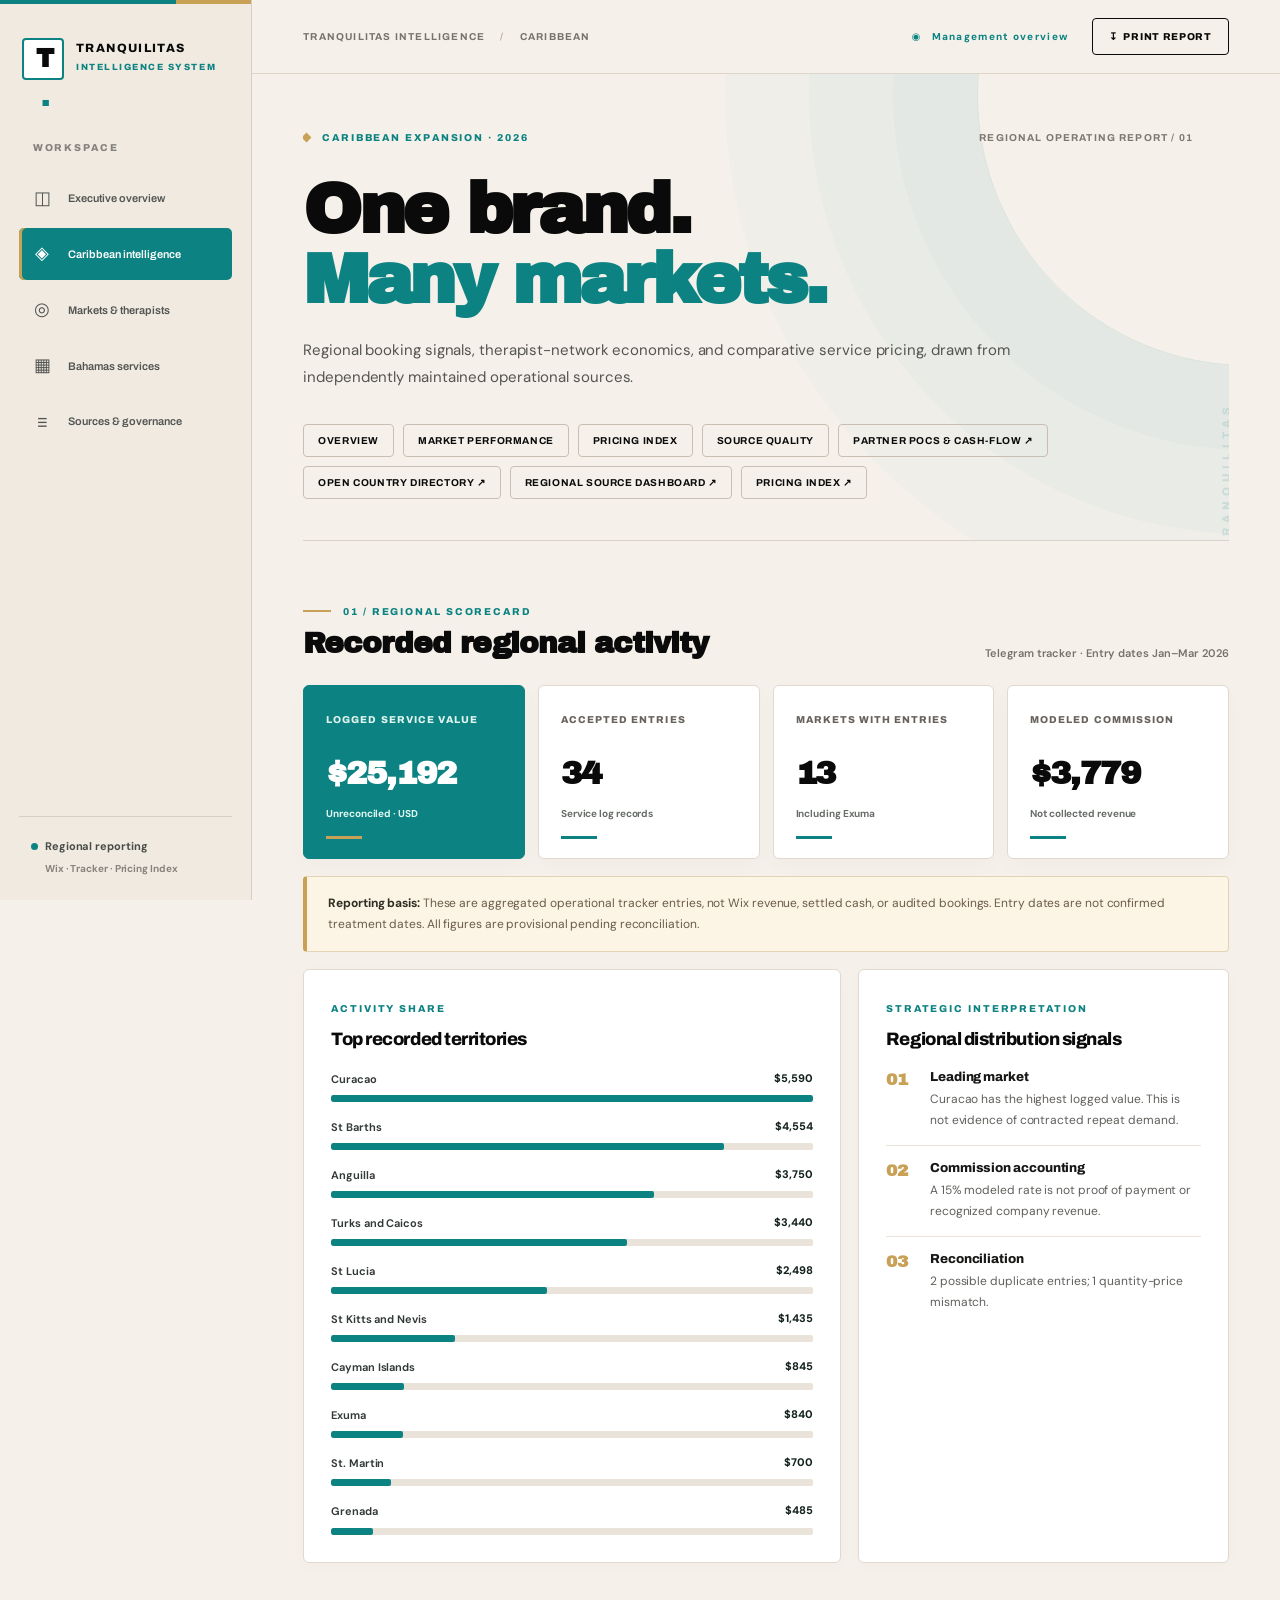
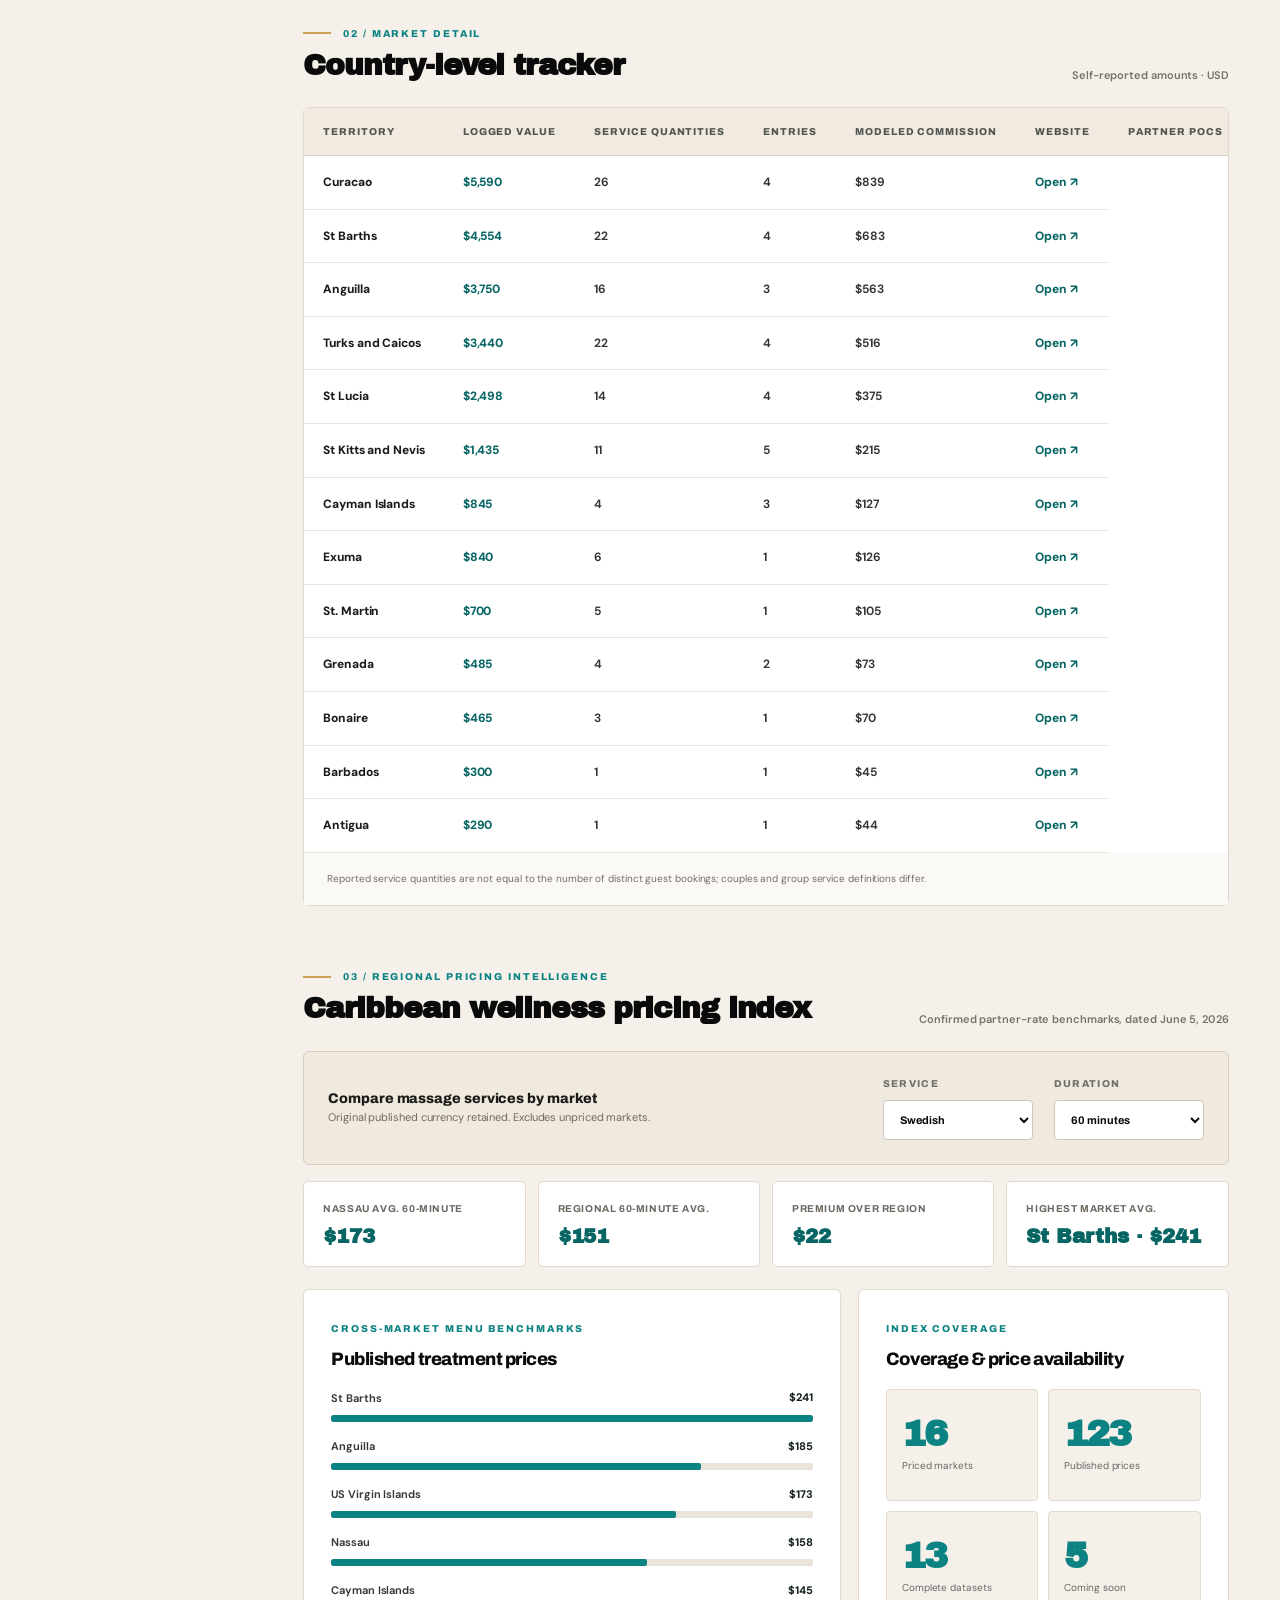
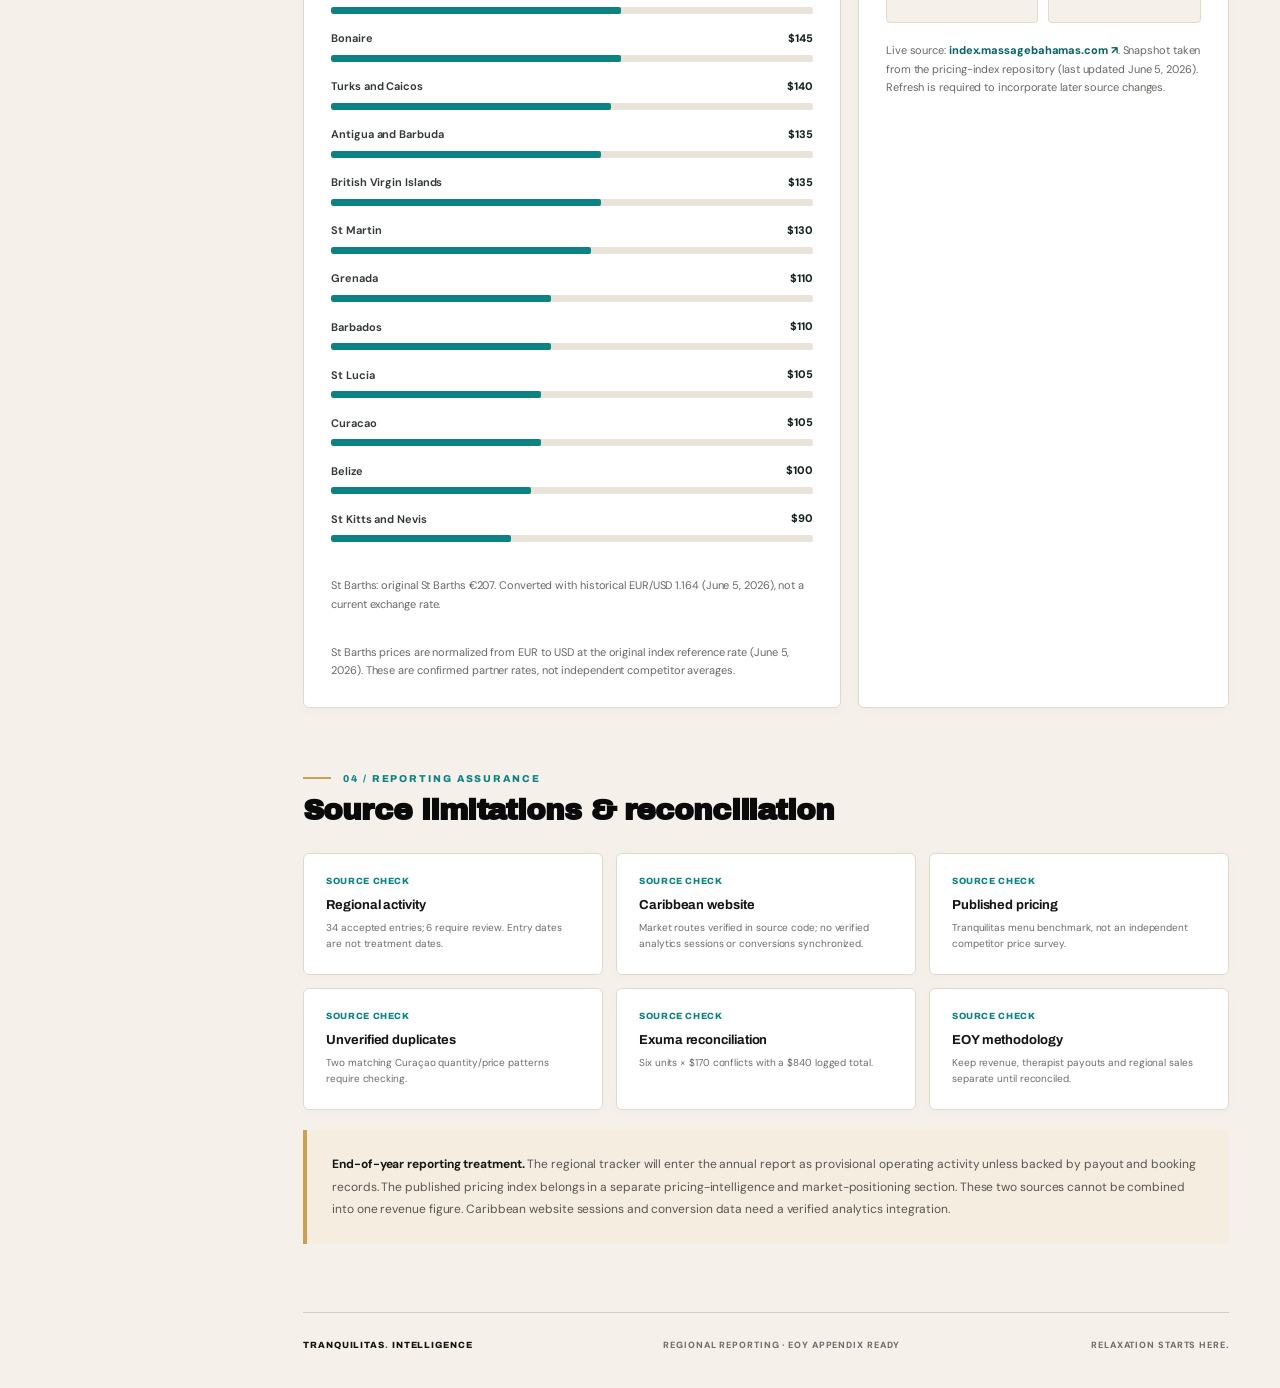
==== commit b94114b9: "Link partner POCs directly from country reporting and document encrypted roster architecture" ====
--- a/caribbean.html
+++ b/caribbean.html
@@ -1,10 +1,10 @@
 <!doctype html><html lang="en"><head><meta charset="UTF-8"><meta name="viewport" content="width=device-width, initial-scale=1"><meta name="robots" content="noindex,nofollow"><meta name="theme-color" content="#07151e"><title>Caribbean Intelligence · Tranquilitas</title><link rel="preconnect" href="https://fonts.googleapis.com"><link rel="preconnect" href="https://fonts.gstatic.com" crossorigin><link href="https://fonts.googleapis.com/css2?family=Archivo+Black&family=Archivo:wght@400;500;600;700;800;900&family=DM+Sans:wght@400;500;600;700&display=swap" rel="stylesheet"><link rel="stylesheet" href="assets/styles.css"><link rel="stylesheet" href="assets/region.css"><link rel="stylesheet" href="assets/brand.css"></head>
 <body><div class="app"><aside class="sidebar"><a class="brand" href="index.html"><div class="brand-icon">T<span>.</span></div><div><strong>TRANQUILITAS</strong><small>INTELLIGENCE SYSTEM</small></div></a><div class="sidebar-label">WORKSPACE</div><nav class="side-nav"><a class="nav-link" href="index.html"><span class="nav-icon">◫</span> Executive overview</a><a class="nav-link active" href="caribbean.html"><span class="nav-icon">◈</span> Caribbean intelligence</a><a class="nav-link" href="markets.html"><span class="nav-icon">◎</span> Markets & therapists</a><a class="nav-link" href="index.html#services"><span class="nav-icon">▦</span> Bahamas services</a><a class="nav-link" href="index.html#methodology"><span class="nav-icon">≡</span> Sources & governance</a></nav><div class="sidebar-bottom"><span class="status-dot"></span><span>Regional reporting</span><small>Wix · Tracker · Pricing Index</small></div></aside>
 <main class="content"><div class="topbar"><div class="breadcrumb">TRANQUILITAS INTELLIGENCE <span>/</span> CARIBBEAN</div><div class="top-actions"><span class="private-label">◉ &nbsp; Management overview</span><button class="button-outline" onclick="window.print()">↧ &nbsp;Print report</button></div></div><div class="main-inner">
-<header class="hero"><div class="hero-top"><span class="eyebrow"><span class="tiny-diamond"></span> CARIBBEAN EXPANSION · 2026</span><span class="vintage">REGIONAL OPERATING REPORT / 01</span></div><h1>One brand.<br><em>Many markets.</em></h1><p>Regional booking signals, therapist-network economics, and comparative service pricing, drawn from independently maintained operational sources.</p><div class="region-subnav"><a href="#regional">Overview</a><a href="#countries">Market performance</a><a href="#prices">Pricing index</a><a href="#data-quality">Source quality</a><a href="markets.html">Open country directory ↗</a><a target="_blank" rel="noopener noreferrer" href="https://caribbean.massagebahamas.com/">Regional source dashboard ↗</a><a target="_blank" rel="noopener noreferrer" href="https://index.massagebahamas.com/">Pricing index ↗</a></div></header>
+<header class="hero"><div class="hero-top"><span class="eyebrow"><span class="tiny-diamond"></span> CARIBBEAN EXPANSION · 2026</span><span class="vintage">REGIONAL OPERATING REPORT / 01</span></div><h1>One brand.<br><em>Many markets.</em></h1><p>Regional booking signals, therapist-network economics, and comparative service pricing, drawn from independently maintained operational sources.</p><div class="region-subnav"><a href="#regional">Overview</a><a href="#countries">Market performance</a><a href="#prices">Pricing index</a><a href="#data-quality">Source quality</a><a href="markets.html?market=turks_caicos#poc">Partner POCs & cash-flow ↗</a><a href="markets.html">Open country directory ↗</a><a target="_blank" rel="noopener noreferrer" href="https://caribbean.massagebahamas.com/">Regional source dashboard ↗</a><a target="_blank" rel="noopener noreferrer" href="https://index.massagebahamas.com/">Pricing index ↗</a></div></header>
 <div id="regionLoading" class="loading">Loading Caribbean intelligence datasets…</div><div id="regionDashboard" hidden>
 <section class="section" id="regional"><div class="section-head"><div><span class="section-index">01 / REGIONAL SCORECARD</span><h2>Recorded regional activity</h2></div><span class="subtle">Telegram tracker · Entry dates Jan–Mar 2026</span></div><div class="kpi-grid" id="regionalKpis"></div><div class="region-warning"><strong>Reporting basis:</strong> These are aggregated operational tracker entries, not Wix revenue, settled cash, or audited bookings. Entry dates are not confirmed treatment dates. All figures are provisional pending reconciliation.</div><div class="two-col chart-row"><article class="panel"><div class="panel-head"><div><span class="panel-label">ACTIVITY SHARE</span><h3>Top recorded territories</h3></div></div><div id="regionBars" class="bar-list"></div></article><article class="panel"><div class="panel-head"><div><span class="panel-label">STRATEGIC INTERPRETATION</span><h3>Regional distribution signals</h3></div></div><div id="regionalReadout" class="insights"></div></article></div></section>
-<section class="section" id="countries"><div class="section-head"><div><span class="section-index">02 / MARKET DETAIL</span><h2>Country-level tracker</h2></div><span class="subtle">Self-reported amounts · USD</span></div><article class="panel table-panel"><div class="table-scroll"><table><thead><tr><th>Territory</th><th>Logged value</th><th>Service quantities</th><th>Entries</th><th>Modeled commission</th><th>Website</th></tr></thead><tbody id="regionTable"></tbody></table></div><div class="table-footnote">Reported service quantities are not equal to the number of distinct guest bookings; couples and group service definitions differ.</div></article></section>
+<section class="section" id="countries"><div class="section-head"><div><span class="section-index">02 / MARKET DETAIL</span><h2>Country-level tracker</h2></div><span class="subtle">Self-reported amounts · USD</span></div><article class="panel table-panel"><div class="table-scroll"><table><thead><tr><th>Territory</th><th>Logged value</th><th>Service quantities</th><th>Entries</th><th>Modeled commission</th><th>Website</th><th>Partner POCs</th></tr></thead><tbody id="regionTable"></tbody></table></div><div class="table-footnote">Reported service quantities are not equal to the number of distinct guest bookings; couples and group service definitions differ.</div></article></section>
 <section class="section" id="prices"><div class="section-head"><div><span class="section-index">03 / REGIONAL PRICING INTELLIGENCE</span><h2>Caribbean wellness pricing index</h2></div><span class="subtle">Confirmed partner-rate benchmarks, dated June 5, 2026</span></div><div class="pricing-filter"><div><strong>Compare massage services by market</strong><small>Original published currency retained. Excludes unpriced markets.</small></div><div class="filter-bar"><div class="filter-group"><label for="servicePick">SERVICE</label><select id="servicePick"><option value="swedish">Swedish</option><option value="deep_tissue">Deep Tissue</option><option value="couples">Couples</option><option value="beach">Beach</option></select></div><div class="filter-group"><label for="durationPick">DURATION</label><select id="durationPick"><option value="60">60 minutes</option><option value="90">90 minutes</option></select></div></div></div><div id="pricingSignals" class="pricing-signals"></div><div class="two-col"><article class="panel"><div class="panel-head"><div><span class="panel-label">CROSS-MARKET MENU BENCHMARKS</span><h3>Published treatment prices</h3></div></div><div id="regionalPrices" class="bar-list"></div><div class="micro-note">St Barths prices are normalized from EUR to USD at the original index reference rate (June 5, 2026). These are confirmed partner rates, not independent competitor averages.</div></article><article class="panel"><div class="panel-head"><div><span class="panel-label">INDEX COVERAGE</span><h3>Coverage & price availability</h3></div></div><div id="indexSummary" class="index-summary"></div><p class="micro-note">Live source: <a target="_blank" rel="noopener noreferrer" href="https://index.massagebahamas.com/">index.massagebahamas.com ↗</a>. Snapshot taken from the pricing-index repository (last updated June 5, 2026). Refresh is required to incorporate later source changes.</p></article></div></section>
 <section class="section" id="data-quality"><div class="section-head"><div><span class="section-index">04 / REPORTING ASSURANCE</span><h2>Source limitations & reconciliation</h2></div></div><div id="dataQuality" class="method-grid"></div><article class="methodology-note"><strong>End-of-year reporting treatment.</strong> The regional tracker will enter the annual report as provisional operating activity unless backed by payout and booking records. The published pricing index belongs in a separate pricing-intelligence and market-positioning section. These two sources cannot be combined into one revenue figure. Caribbean website sessions and conversion data need a verified analytics integration.</article></section>
 <footer class="footer"><div class="brand-mini">TRANQUILITAS<span>.</span> INTELLIGENCE</div><div>REGIONAL REPORTING · EOY APPENDIX READY</div><div>RELAXATION STARTS HERE.</div></footer></div></main></div><script src="assets/caribbean.js" defer></script></body></html>
--- a/assets/brand.css
+++ b/assets/brand.css
@@ -151,3 +151,15 @@
  .market-cards{grid-template-columns:repeat(3,minmax(0,1fr))}
  .site-preview{display:none}
 }
+
+/* Interactive data visualization affordances */
+.chart-column rect{transform-origin:center bottom;transition:opacity .16s ease,filter .16s ease;cursor:crosshair}
+.chart-column rect:hover,.chart-column rect:focus{opacity:1;filter:drop-shadow(0 2px 5px rgba(12,131,130,.28));outline:2px solid #0C8382;outline-offset:2px}
+.chart-legend{gap:15px;flex-wrap:wrap;border-top:1px solid #E9E1D5;padding-top:13px}
+.chart-legend .legend-dot.gold-key{background:#C8A156;margin-left:19px}
+#trendChart{background:linear-gradient(180deg,#FFFFFF 0%,#FDFCF9 100%);border-radius:3px}
+#trendChart svg{height:auto;min-height:240px}
+.annual-card::before{content:"";height:3px;left:25px;right:25px;top:0;position:absolute;background:#0C8382;opacity:.9}
+.annual-card:nth-child(2)::before{background:#C8A156}.annual-card:nth-child(3)::before{background:#0A0A0A}
+.year-sales,.kpi-value{font-variant-numeric:tabular-nums}
+@media(max-width:540px){.chart-legend .legend-dot.gold-key{margin-left:11px}.trend-chart{min-height:220px}#trendChart svg{min-height:200px}}
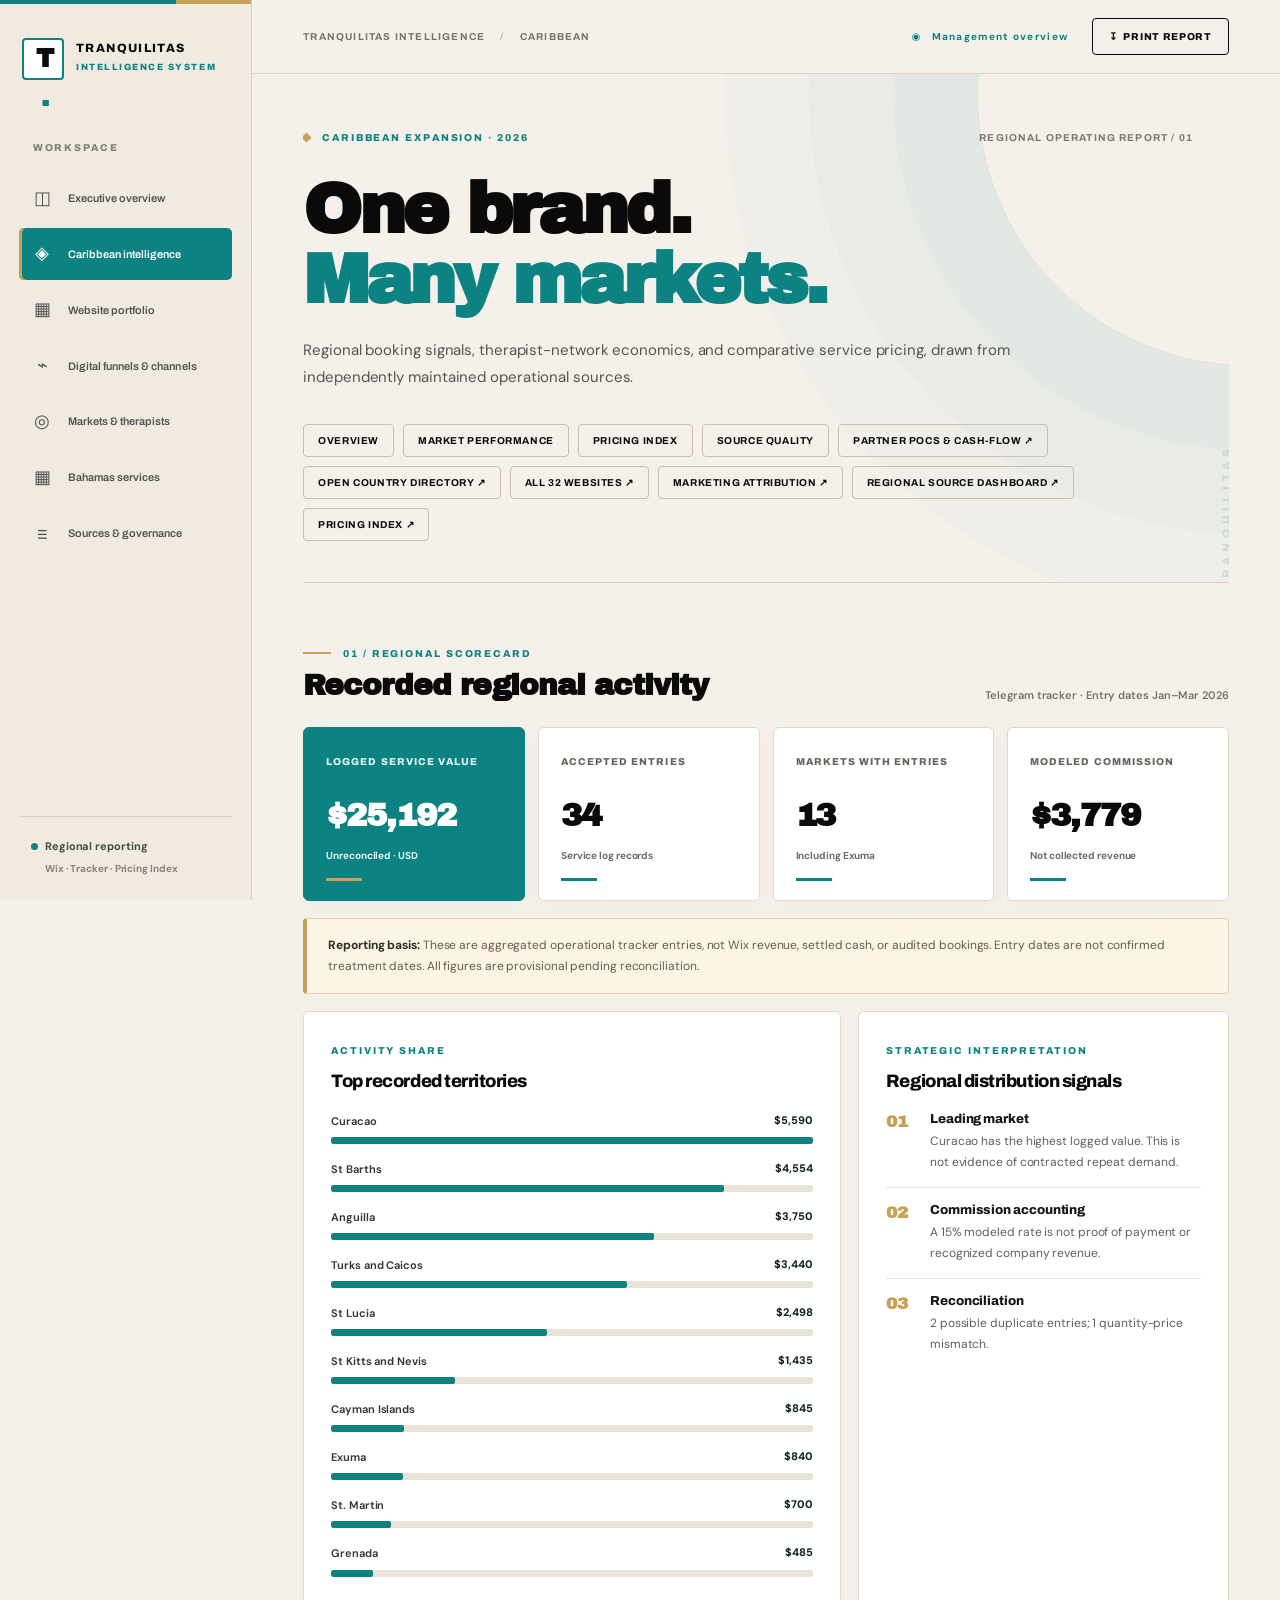
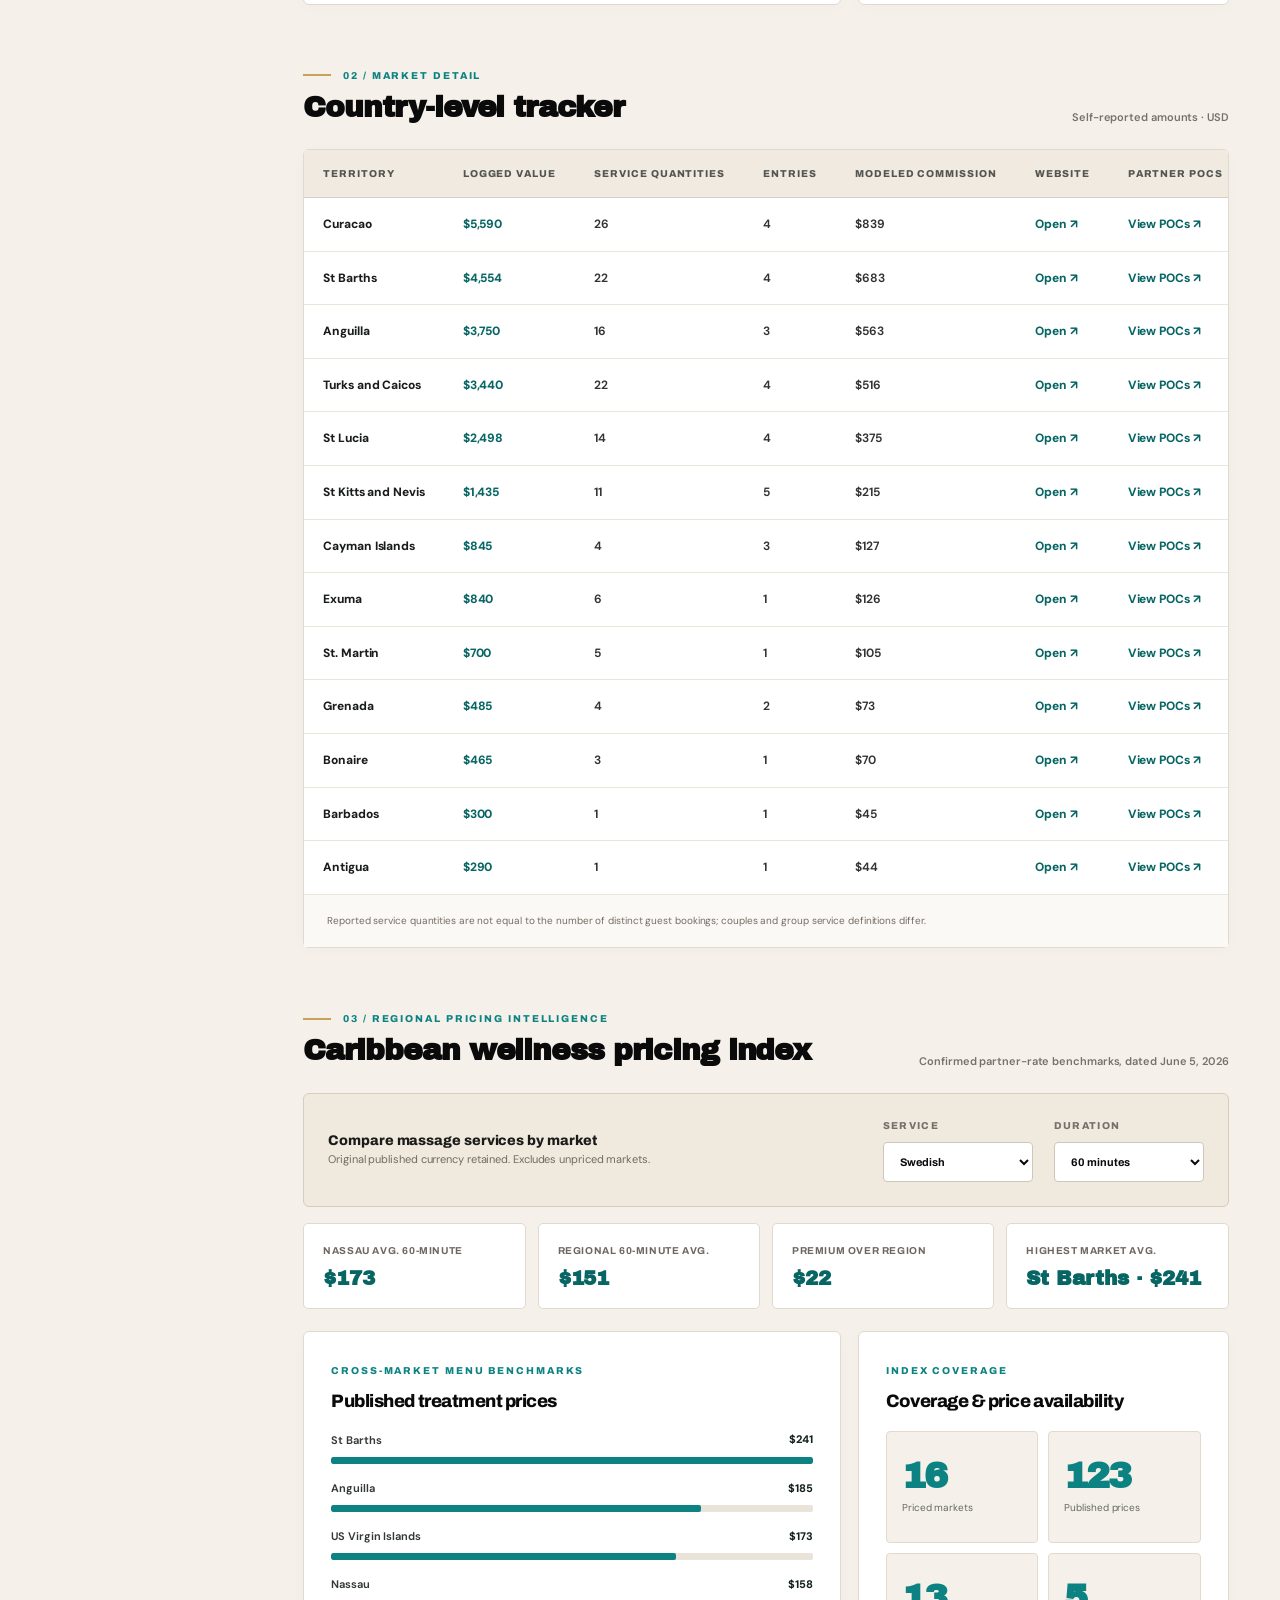
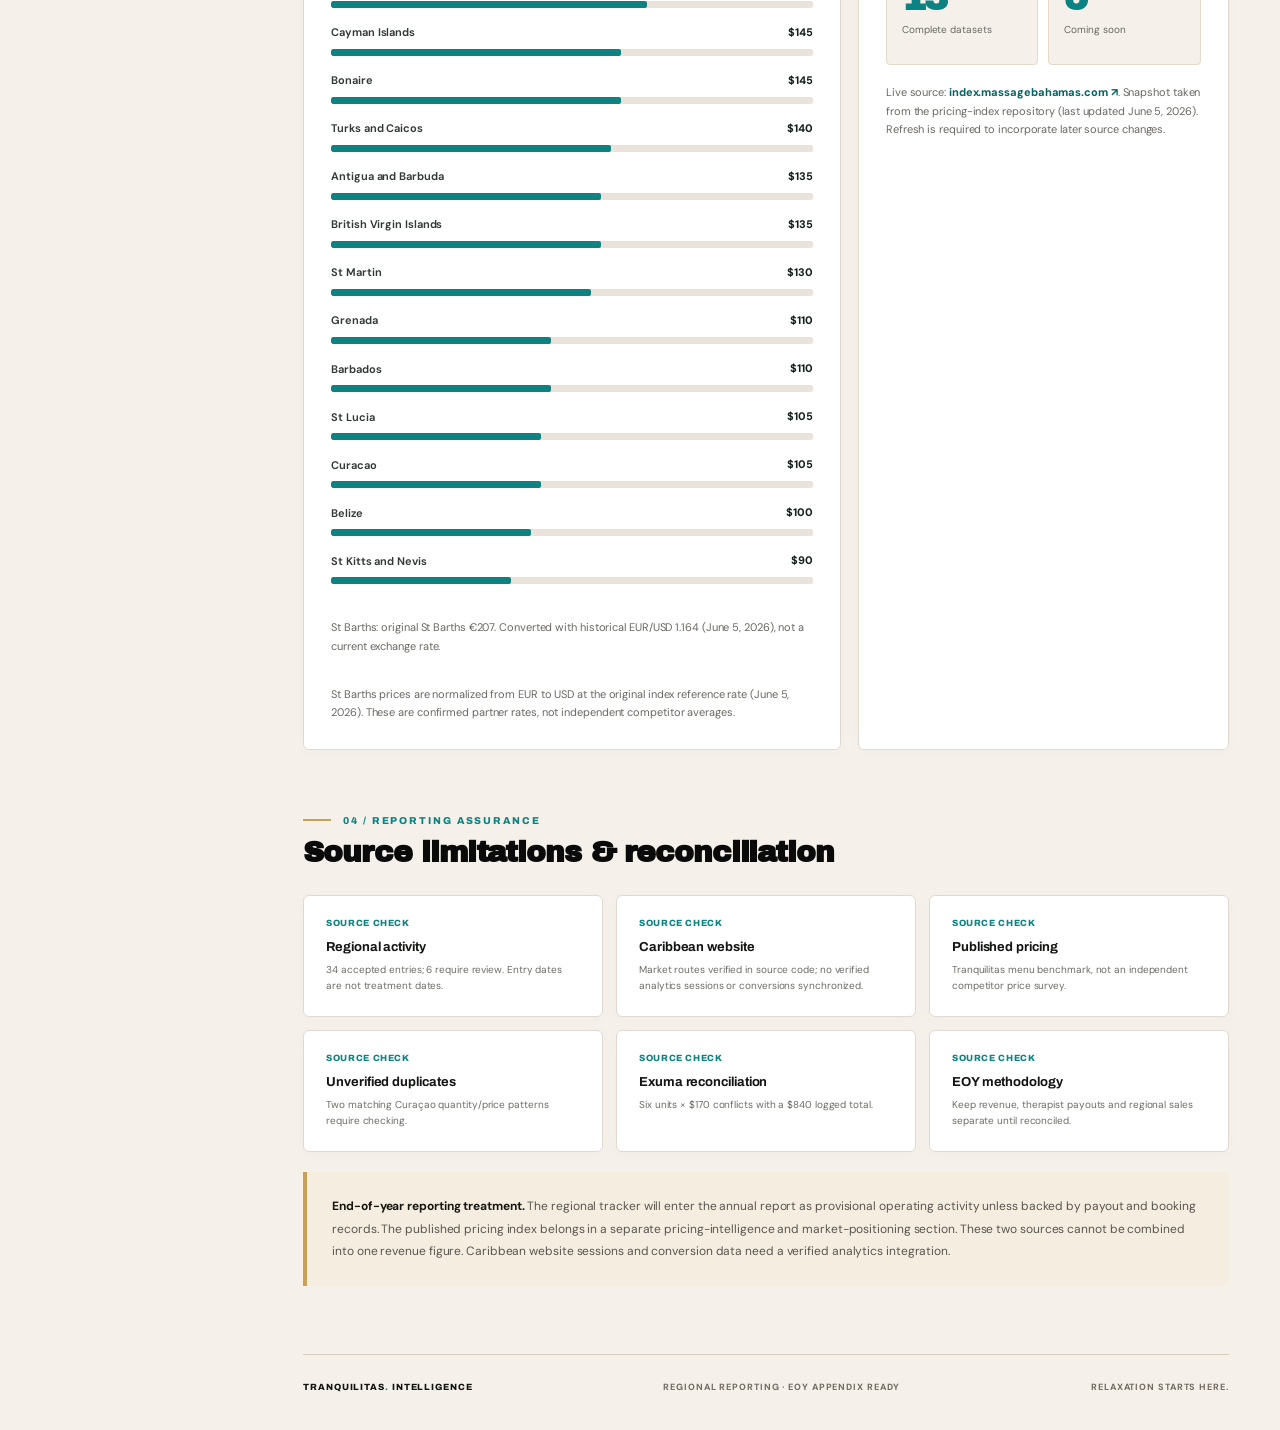
==== commit 27e45d9e: "reports: expose 32-site portfolio and marketing funnel views in navigation" ====
--- a/caribbean.html
+++ b/caribbean.html
@@ -1,7 +1,7 @@
 <!doctype html><html lang="en"><head><meta charset="UTF-8"><meta name="viewport" content="width=device-width, initial-scale=1"><meta name="robots" content="noindex,nofollow"><meta name="theme-color" content="#07151e"><title>Caribbean Intelligence · Tranquilitas</title><link rel="preconnect" href="https://fonts.googleapis.com"><link rel="preconnect" href="https://fonts.gstatic.com" crossorigin><link href="https://fonts.googleapis.com/css2?family=Archivo+Black&family=Archivo:wght@400;500;600;700;800;900&family=DM+Sans:wght@400;500;600;700&display=swap" rel="stylesheet"><link rel="stylesheet" href="assets/styles.css"><link rel="stylesheet" href="assets/region.css"><link rel="stylesheet" href="assets/brand.css"></head>
-<body><div class="app"><aside class="sidebar"><a class="brand" href="index.html"><div class="brand-icon">T<span>.</span></div><div><strong>TRANQUILITAS</strong><small>INTELLIGENCE SYSTEM</small></div></a><div class="sidebar-label">WORKSPACE</div><nav class="side-nav"><a class="nav-link" href="index.html"><span class="nav-icon">◫</span> Executive overview</a><a class="nav-link active" href="caribbean.html"><span class="nav-icon">◈</span> Caribbean intelligence</a><a class="nav-link" href="markets.html"><span class="nav-icon">◎</span> Markets & therapists</a><a class="nav-link" href="index.html#services"><span class="nav-icon">▦</span> Bahamas services</a><a class="nav-link" href="index.html#methodology"><span class="nav-icon">≡</span> Sources & governance</a></nav><div class="sidebar-bottom"><span class="status-dot"></span><span>Regional reporting</span><small>Wix · Tracker · Pricing Index</small></div></aside>
+<body><div class="app"><aside class="sidebar"><a class="brand" href="index.html"><div class="brand-icon">T<span>.</span></div><div><strong>TRANQUILITAS</strong><small>INTELLIGENCE SYSTEM</small></div></a><div class="sidebar-label">WORKSPACE</div><nav class="side-nav"><a class="nav-link" href="index.html"><span class="nav-icon">◫</span> Executive overview</a><a class="nav-link active" href="caribbean.html"><span class="nav-icon">◈</span> Caribbean intelligence</a><a class="nav-link" href="portfolio.html"><span class="nav-icon">▦</span> Website portfolio</a><a class="nav-link" href="channels.html"><span class="nav-icon">⌁</span> Digital funnels & channels</a><a class="nav-link" href="markets.html"><span class="nav-icon">◎</span> Markets & therapists</a><a class="nav-link" href="index.html#services"><span class="nav-icon">▦</span> Bahamas services</a><a class="nav-link" href="index.html#methodology"><span class="nav-icon">≡</span> Sources & governance</a></nav><div class="sidebar-bottom"><span class="status-dot"></span><span>Regional reporting</span><small>Wix · Tracker · Pricing Index</small></div></aside>
 <main class="content"><div class="topbar"><div class="breadcrumb">TRANQUILITAS INTELLIGENCE <span>/</span> CARIBBEAN</div><div class="top-actions"><span class="private-label">◉ &nbsp; Management overview</span><button class="button-outline" onclick="window.print()">↧ &nbsp;Print report</button></div></div><div class="main-inner">
-<header class="hero"><div class="hero-top"><span class="eyebrow"><span class="tiny-diamond"></span> CARIBBEAN EXPANSION · 2026</span><span class="vintage">REGIONAL OPERATING REPORT / 01</span></div><h1>One brand.<br><em>Many markets.</em></h1><p>Regional booking signals, therapist-network economics, and comparative service pricing, drawn from independently maintained operational sources.</p><div class="region-subnav"><a href="#regional">Overview</a><a href="#countries">Market performance</a><a href="#prices">Pricing index</a><a href="#data-quality">Source quality</a><a href="markets.html?market=turks_caicos#poc">Partner POCs & cash-flow ↗</a><a href="markets.html">Open country directory ↗</a><a target="_blank" rel="noopener noreferrer" href="https://caribbean.massagebahamas.com/">Regional source dashboard ↗</a><a target="_blank" rel="noopener noreferrer" href="https://index.massagebahamas.com/">Pricing index ↗</a></div></header>
+<header class="hero"><div class="hero-top"><span class="eyebrow"><span class="tiny-diamond"></span> CARIBBEAN EXPANSION · 2026</span><span class="vintage">REGIONAL OPERATING REPORT / 01</span></div><h1>One brand.<br><em>Many markets.</em></h1><p>Regional booking signals, therapist-network economics, and comparative service pricing, drawn from independently maintained operational sources.</p><div class="region-subnav"><a href="#regional">Overview</a><a href="#countries">Market performance</a><a href="#prices">Pricing index</a><a href="#data-quality">Source quality</a><a href="markets.html?market=turks_caicos#poc">Partner POCs & cash-flow ↗</a><a href="markets.html">Open country directory ↗</a><a href="portfolio.html">All 32 websites ↗</a><a href="channels.html">Marketing attribution ↗</a><a target="_blank" rel="noopener noreferrer" href="https://caribbean.massagebahamas.com/">Regional source dashboard ↗</a><a target="_blank" rel="noopener noreferrer" href="https://index.massagebahamas.com/">Pricing index ↗</a></div></header>
 <div id="regionLoading" class="loading">Loading Caribbean intelligence datasets…</div><div id="regionDashboard" hidden>
 <section class="section" id="regional"><div class="section-head"><div><span class="section-index">01 / REGIONAL SCORECARD</span><h2>Recorded regional activity</h2></div><span class="subtle">Telegram tracker · Entry dates Jan–Mar 2026</span></div><div class="kpi-grid" id="regionalKpis"></div><div class="region-warning"><strong>Reporting basis:</strong> These are aggregated operational tracker entries, not Wix revenue, settled cash, or audited bookings. Entry dates are not confirmed treatment dates. All figures are provisional pending reconciliation.</div><div class="two-col chart-row"><article class="panel"><div class="panel-head"><div><span class="panel-label">ACTIVITY SHARE</span><h3>Top recorded territories</h3></div></div><div id="regionBars" class="bar-list"></div></article><article class="panel"><div class="panel-head"><div><span class="panel-label">STRATEGIC INTERPRETATION</span><h3>Regional distribution signals</h3></div></div><div id="regionalReadout" class="insights"></div></article></div></section>
 <section class="section" id="countries"><div class="section-head"><div><span class="section-index">02 / MARKET DETAIL</span><h2>Country-level tracker</h2></div><span class="subtle">Self-reported amounts · USD</span></div><article class="panel table-panel"><div class="table-scroll"><table><thead><tr><th>Territory</th><th>Logged value</th><th>Service quantities</th><th>Entries</th><th>Modeled commission</th><th>Website</th><th>Partner POCs</th></tr></thead><tbody id="regionTable"></tbody></table></div><div class="table-footnote">Reported service quantities are not equal to the number of distinct guest bookings; couples and group service definitions differ.</div></article></section>
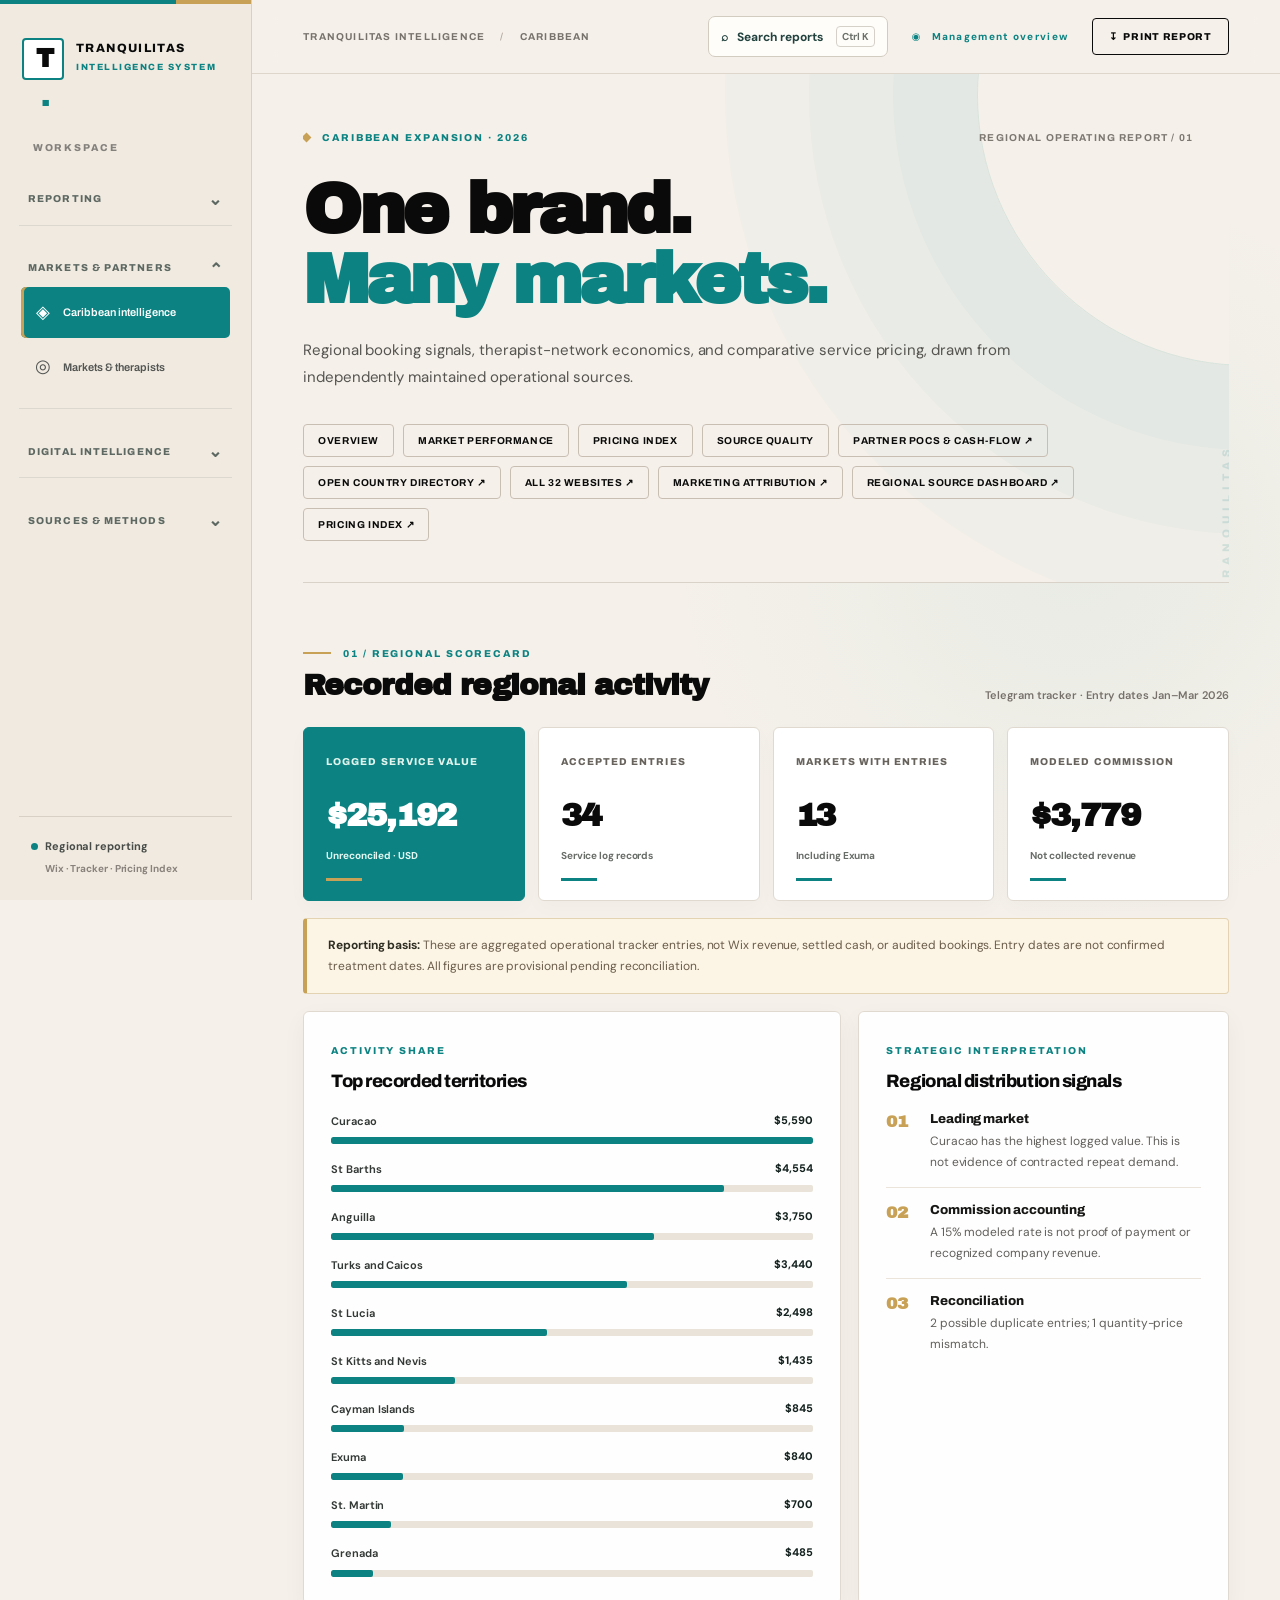
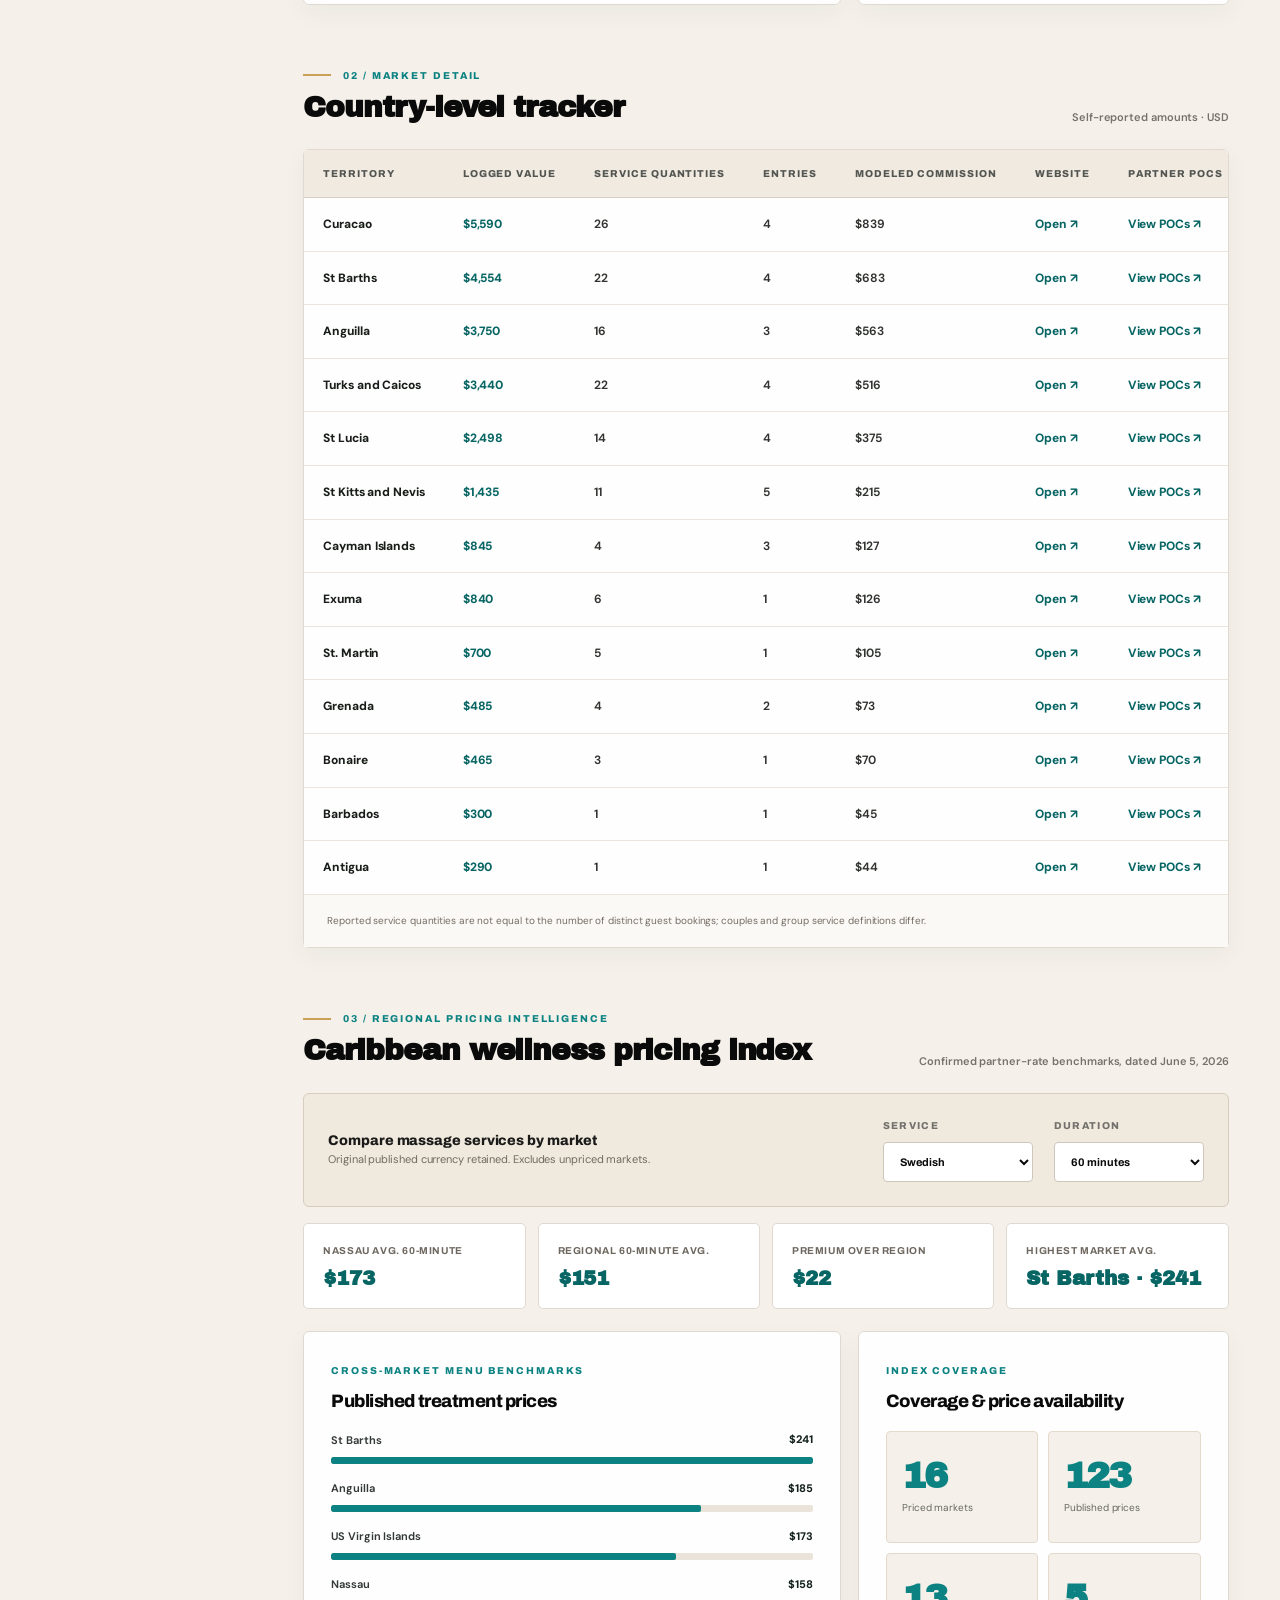
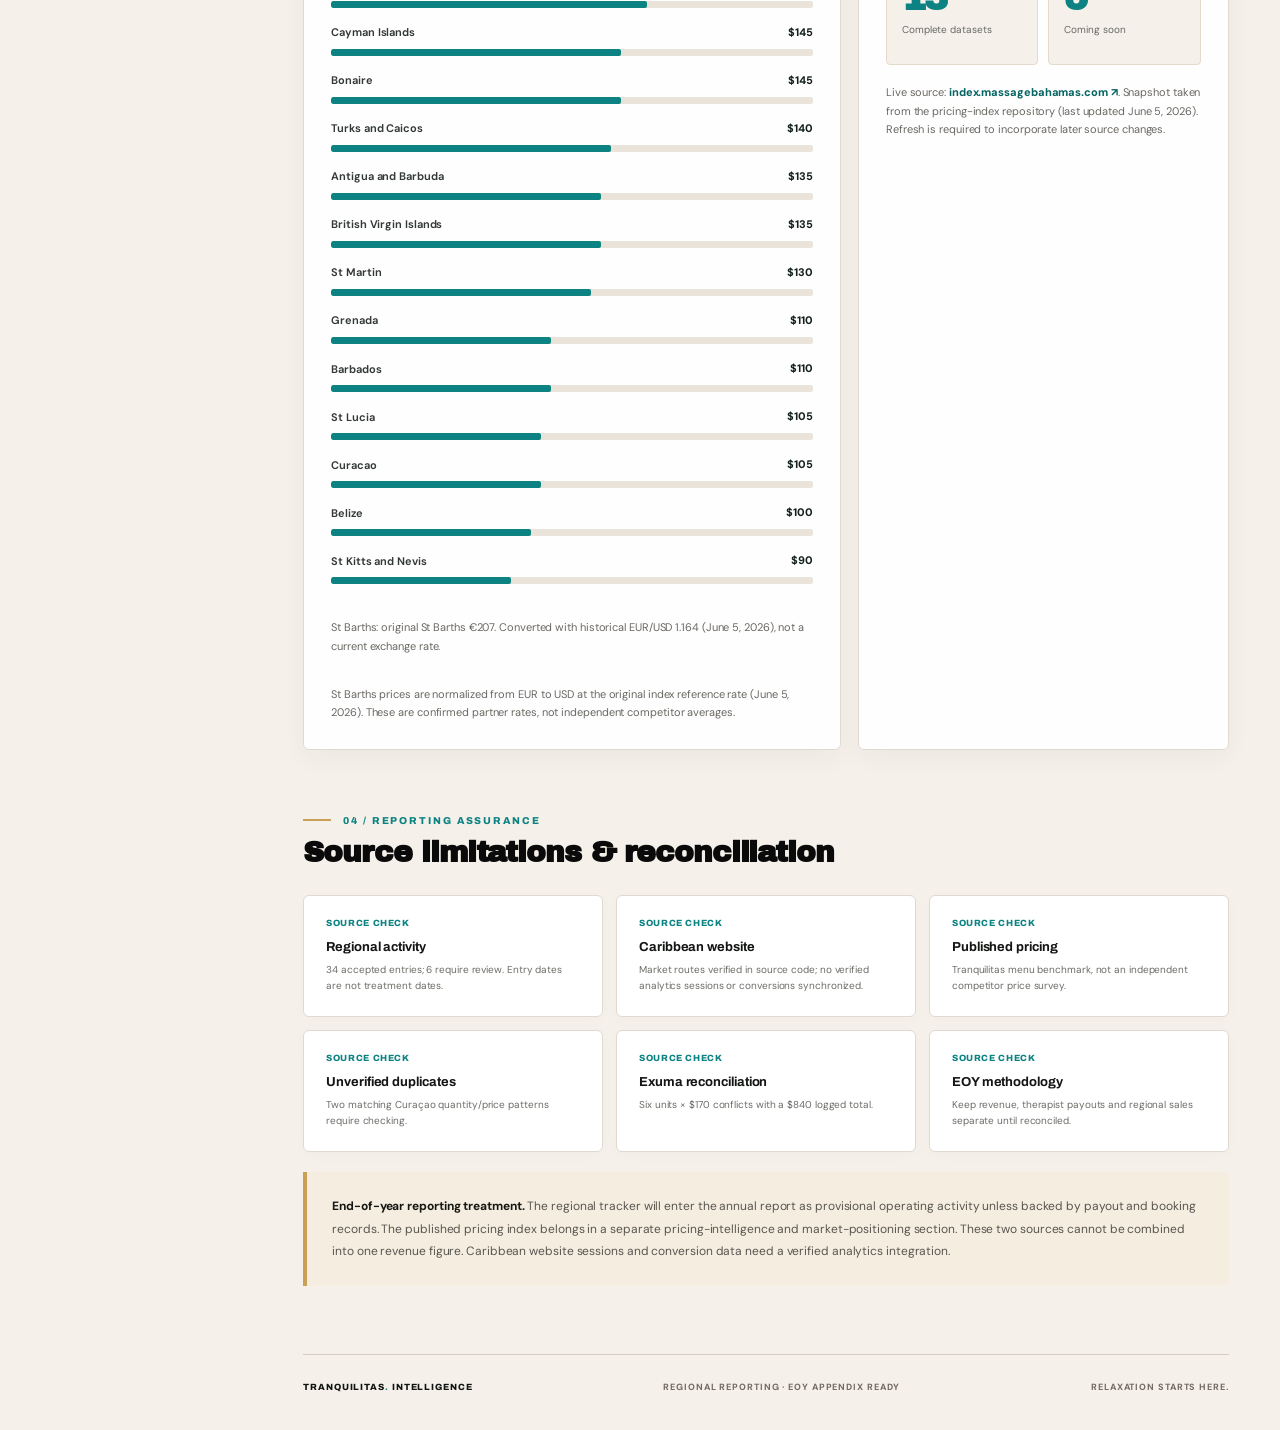
==== commit d2be4941: "Enable shared Reports navigation and command palette on caribbean.html" ====
--- a/caribbean.html
+++ b/caribbean.html
@@ -1,4 +1,4 @@
-<!doctype html><html lang="en"><head><meta charset="UTF-8"><meta name="viewport" content="width=device-width, initial-scale=1"><meta name="robots" content="noindex,nofollow"><meta name="theme-color" content="#07151e"><title>Caribbean Intelligence · Tranquilitas</title><link rel="preconnect" href="https://fonts.googleapis.com"><link rel="preconnect" href="https://fonts.gstatic.com" crossorigin><link href="https://fonts.googleapis.com/css2?family=Archivo+Black&family=Archivo:wght@400;500;600;700;800;900&family=DM+Sans:wght@400;500;600;700&display=swap" rel="stylesheet"><link rel="stylesheet" href="assets/styles.css"><link rel="stylesheet" href="assets/region.css"><link rel="stylesheet" href="assets/brand.css"></head>
+<!doctype html><html lang="en"><head><meta charset="UTF-8"><meta name="viewport" content="width=device-width, initial-scale=1"><meta name="robots" content="noindex,nofollow"><meta name="theme-color" content="#07151e"><title>Caribbean Intelligence · Tranquilitas</title><link rel="preconnect" href="https://fonts.googleapis.com"><link rel="preconnect" href="https://fonts.gstatic.com" crossorigin><link href="https://fonts.googleapis.com/css2?family=Archivo+Black&family=Archivo:wght@400;500;600;700;800;900&family=DM+Sans:wght@400;500;600;700&display=swap" rel="stylesheet"><link rel="stylesheet" href="assets/styles.css"><link rel="stylesheet" href="assets/region.css"><link rel="stylesheet" href="assets/brand.css"><link rel="stylesheet" href="assets/ux-refinement.css"></head>
 <body><div class="app"><aside class="sidebar"><a class="brand" href="index.html"><div class="brand-icon">T<span>.</span></div><div><strong>TRANQUILITAS</strong><small>INTELLIGENCE SYSTEM</small></div></a><div class="sidebar-label">WORKSPACE</div><nav class="side-nav"><a class="nav-link" href="index.html"><span class="nav-icon">◫</span> Executive overview</a><a class="nav-link active" href="caribbean.html"><span class="nav-icon">◈</span> Caribbean intelligence</a><a class="nav-link" href="portfolio.html"><span class="nav-icon">▦</span> Website portfolio</a><a class="nav-link" href="channels.html"><span class="nav-icon">⌁</span> Digital funnels & channels</a><a class="nav-link" href="markets.html"><span class="nav-icon">◎</span> Markets & therapists</a><a class="nav-link" href="index.html#services"><span class="nav-icon">▦</span> Bahamas services</a><a class="nav-link" href="index.html#methodology"><span class="nav-icon">≡</span> Sources & governance</a></nav><div class="sidebar-bottom"><span class="status-dot"></span><span>Regional reporting</span><small>Wix · Tracker · Pricing Index</small></div></aside>
 <main class="content"><div class="topbar"><div class="breadcrumb">TRANQUILITAS INTELLIGENCE <span>/</span> CARIBBEAN</div><div class="top-actions"><span class="private-label">◉ &nbsp; Management overview</span><button class="button-outline" onclick="window.print()">↧ &nbsp;Print report</button></div></div><div class="main-inner">
 <header class="hero"><div class="hero-top"><span class="eyebrow"><span class="tiny-diamond"></span> CARIBBEAN EXPANSION · 2026</span><span class="vintage">REGIONAL OPERATING REPORT / 01</span></div><h1>One brand.<br><em>Many markets.</em></h1><p>Regional booking signals, therapist-network economics, and comparative service pricing, drawn from independently maintained operational sources.</p><div class="region-subnav"><a href="#regional">Overview</a><a href="#countries">Market performance</a><a href="#prices">Pricing index</a><a href="#data-quality">Source quality</a><a href="markets.html?market=turks_caicos#poc">Partner POCs & cash-flow ↗</a><a href="markets.html">Open country directory ↗</a><a href="portfolio.html">All 32 websites ↗</a><a href="channels.html">Marketing attribution ↗</a><a target="_blank" rel="noopener noreferrer" href="https://caribbean.massagebahamas.com/">Regional source dashboard ↗</a><a target="_blank" rel="noopener noreferrer" href="https://index.massagebahamas.com/">Pricing index ↗</a></div></header>
@@ -7,4 +7,4 @@
 <section class="section" id="countries"><div class="section-head"><div><span class="section-index">02 / MARKET DETAIL</span><h2>Country-level tracker</h2></div><span class="subtle">Self-reported amounts · USD</span></div><article class="panel table-panel"><div class="table-scroll"><table><thead><tr><th>Territory</th><th>Logged value</th><th>Service quantities</th><th>Entries</th><th>Modeled commission</th><th>Website</th><th>Partner POCs</th></tr></thead><tbody id="regionTable"></tbody></table></div><div class="table-footnote">Reported service quantities are not equal to the number of distinct guest bookings; couples and group service definitions differ.</div></article></section>
 <section class="section" id="prices"><div class="section-head"><div><span class="section-index">03 / REGIONAL PRICING INTELLIGENCE</span><h2>Caribbean wellness pricing index</h2></div><span class="subtle">Confirmed partner-rate benchmarks, dated June 5, 2026</span></div><div class="pricing-filter"><div><strong>Compare massage services by market</strong><small>Original published currency retained. Excludes unpriced markets.</small></div><div class="filter-bar"><div class="filter-group"><label for="servicePick">SERVICE</label><select id="servicePick"><option value="swedish">Swedish</option><option value="deep_tissue">Deep Tissue</option><option value="couples">Couples</option><option value="beach">Beach</option></select></div><div class="filter-group"><label for="durationPick">DURATION</label><select id="durationPick"><option value="60">60 minutes</option><option value="90">90 minutes</option></select></div></div></div><div id="pricingSignals" class="pricing-signals"></div><div class="two-col"><article class="panel"><div class="panel-head"><div><span class="panel-label">CROSS-MARKET MENU BENCHMARKS</span><h3>Published treatment prices</h3></div></div><div id="regionalPrices" class="bar-list"></div><div class="micro-note">St Barths prices are normalized from EUR to USD at the original index reference rate (June 5, 2026). These are confirmed partner rates, not independent competitor averages.</div></article><article class="panel"><div class="panel-head"><div><span class="panel-label">INDEX COVERAGE</span><h3>Coverage & price availability</h3></div></div><div id="indexSummary" class="index-summary"></div><p class="micro-note">Live source: <a target="_blank" rel="noopener noreferrer" href="https://index.massagebahamas.com/">index.massagebahamas.com ↗</a>. Snapshot taken from the pricing-index repository (last updated June 5, 2026). Refresh is required to incorporate later source changes.</p></article></div></section>
 <section class="section" id="data-quality"><div class="section-head"><div><span class="section-index">04 / REPORTING ASSURANCE</span><h2>Source limitations & reconciliation</h2></div></div><div id="dataQuality" class="method-grid"></div><article class="methodology-note"><strong>End-of-year reporting treatment.</strong> The regional tracker will enter the annual report as provisional operating activity unless backed by payout and booking records. The published pricing index belongs in a separate pricing-intelligence and market-positioning section. These two sources cannot be combined into one revenue figure. Caribbean website sessions and conversion data need a verified analytics integration.</article></section>
-<footer class="footer"><div class="brand-mini">TRANQUILITAS<span>.</span> INTELLIGENCE</div><div>REGIONAL REPORTING · EOY APPENDIX READY</div><div>RELAXATION STARTS HERE.</div></footer></div></main></div><script src="assets/caribbean.js" defer></script></body></html>+<footer class="footer"><div class="brand-mini">TRANQUILITAS<span>.</span> INTELLIGENCE</div><div>REGIONAL REPORTING · EOY APPENDIX READY</div><div>RELAXATION STARTS HERE.</div></footer></div></main></div><script src="assets/caribbean.js" defer></script><script src="assets/ux-refinement.js" defer></script></body></html>
--- a/assets/ux-refinement.css
+++ b/assets/ux-refinement.css
@@ -0,0 +1,54 @@
+/* Tranquilitas Intelligence · shared UX refinements. Brand-safe, data-independent. */
+.ux-nav-group { margin: 8px 0 12px; border-bottom: 1px solid rgba(10,10,10,.08); padding-bottom: 7px; }
+.ux-nav-group:last-child { border-bottom: 0; }
+.ux-nav-group summary { list-style: none; cursor: pointer; display:flex; align-items:center; justify-content:space-between; gap:8px; padding:10px 9px; color:#5d6862; font:800 10px/1.4 'Archivo',sans-serif; letter-spacing:.11em; text-transform:uppercase; border-radius:5px; }
+.ux-nav-group summary::-webkit-details-marker { display:none; }
+.ux-nav-group summary::after { content:'⌄'; display:inline-block; font-size:17px; line-height:1; transition:transform .18s ease; }
+.ux-nav-group[open] summary::after { transform:rotate(180deg); }
+.ux-nav-group summary:hover { color:#0a504f; background:rgba(12,131,130,.06); }
+.ux-nav-group .ux-nav-items { display:grid; gap:3px; padding:0 2px 8px; }
+.ux-nav-group .nav-link { min-height:38px; display:flex; align-items:center; gap:10px; }
+.ux-nav-group .ux-nav-symbol { display:inline-flex; flex:none; align-items:center; justify-content:center; width:19px; font-size:15px; color:#317d74; }
+.ux-nav-group .nav-icon { display:inline-flex; flex:none; align-items:center; justify-content:center; width:19px; }
+.side-nav.ux-nav-ready { overflow-y:auto; min-height:0; scrollbar-width:thin; }
+.ux-search-trigger { display:inline-flex; align-items:center; gap:9px; background:#fffdf9; color:#21423e; padding:9px 12px; border:1px solid #d2cbc0; border-radius:7px; font:700 12px 'DM Sans',sans-serif; white-space:nowrap; transition:border-color .18s ease,box-shadow .18s ease; }
+.ux-search-trigger:hover, .ux-search-trigger:focus-visible { border-color:#0c8382; box-shadow:0 0 0 3px rgba(12,131,130,.10); }
+.ux-search-trigger kbd { margin-left:4px; padding:3px 5px; font:700 10px 'DM Sans',sans-serif; border:1px solid #d6d1c8; border-radius:4px; color:#6b706a; }
+.ux-command-dialog { width:min(580px,calc(100% - 24px)); max-height:min(80vh,720px); border:1px solid #d9d0c1; border-radius:13px; background:#fdfbf7; color:#101f1b; padding:0; box-shadow:0 22px 90px rgba(10,32,30,.28); }
+.ux-command-dialog::backdrop { background:rgba(8,22,22,.57); backdrop-filter:blur(3px); }
+.ux-command-shell { padding:17px; }
+.ux-command-label { display:block; font:800 10px 'Archivo',sans-serif; color:#54827a; letter-spacing:.10em; text-transform:uppercase; margin-bottom:9px; }
+.ux-command-search { width:100%; padding:14px; min-height:48px; background:#fff; color:#121c19; border:1px solid #c9cec8; border-radius:7px; font:600 16px 'DM Sans',sans-serif; }
+.ux-command-search:focus-visible { outline:3px solid rgba(12,131,130,.23); border-color:#0c8382; }
+.ux-command-results { max-height:52vh; overflow:auto; display:grid; gap:4px; margin-top:15px; }
+.ux-command-item { width:100%; padding:12px; border:0; border-radius:7px; background:transparent; text-align:left; display:flex; justify-content:space-between; align-items:center; gap:12px; color:#142621; cursor:pointer; }
+.ux-command-item:hover,.ux-command-item:focus-visible { background:#e8f4ef; outline-color:#0c8382; }
+.ux-command-item span { font:700 13px 'DM Sans',sans-serif; }
+.ux-command-item small { font:600 10px 'DM Sans',sans-serif; color:#66837b; }
+.ux-command-empty { color:#667671; padding:15px 10px; }
+.ux-command-foot { display:flex; justify-content:space-between; gap:10px; color:#6e7672; font-size:11px; padding-top:13px; border-top:1px solid #e5e1d9; margin-top:10px; }
+.ux-mobile-nav-toggle { display:none; }
+@media (min-width:851px) {
+  body.ux-refined .panel { background:rgba(255,255,255,.92); -webkit-backdrop-filter:blur(10px); backdrop-filter:blur(10px); box-shadow:0 8px 25px rgba(26,46,40,.045); }
+  body.ux-refined .content { background:radial-gradient(ellipse 520px 480px at 80% 12%,rgba(12,131,130,.055),transparent 78%); }
+}
+@media (max-width:850px) {
+  .ux-mobile-nav-toggle { display:flex; align-items:center; gap:7px; width:max-content; min-height:42px; padding:10px 13px; margin:10px 0 0; background:#fffaf2; color:#0b5550; border:1px solid #c9d3cc; border-radius:5px; font-weight:800; }
+  .sidebar.ux-mobile-nav-open .side-nav.ux-nav-ready { display:block; width:100%; margin-top:11px; overflow:visible; }
+  .sidebar.ux-mobile-nav-open .sidebar-label { display:block; margin-top:12px; }
+  .ux-search-trigger { min-height:40px; }
+  .ux-search-trigger kbd { display:none; }
+}
+@media (max-width:540px) {
+  .ux-search-trigger { font-size:11px; padding:8px 10px; }
+  .ux-command-shell { padding:12px; }
+  .ux-command-foot { flex-wrap:wrap; }
+}
+@media (prefers-reduced-motion:reduce) {
+  .ux-nav-group summary::after,.ux-search-trigger { transition:none!important; }
+  .ux-command-dialog::backdrop { backdrop-filter:none; }
+}
+@media print {
+  .ux-mobile-nav-toggle,.ux-search-trigger,.ux-command-dialog { display:none!important; }
+  body.ux-refined .panel { background:#fff!important; box-shadow:none!important; backdrop-filter:none!important; }
+}
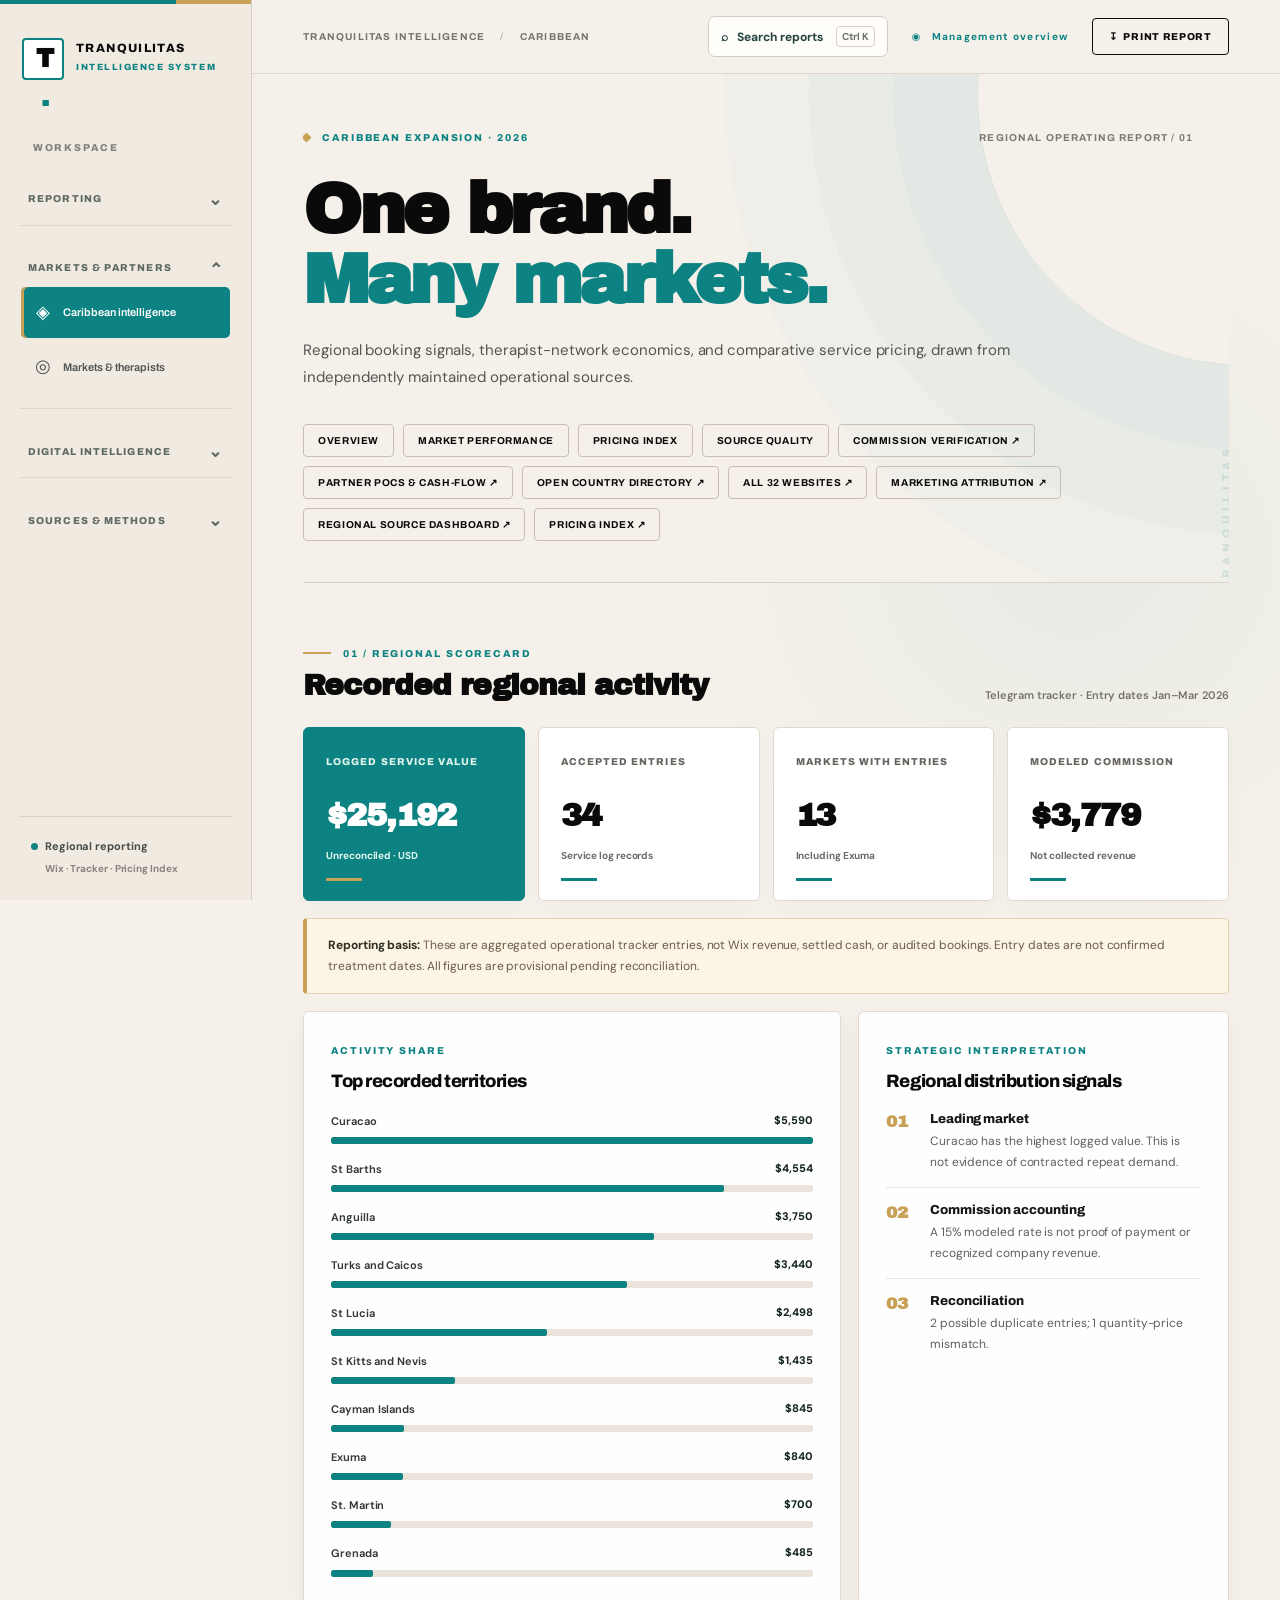
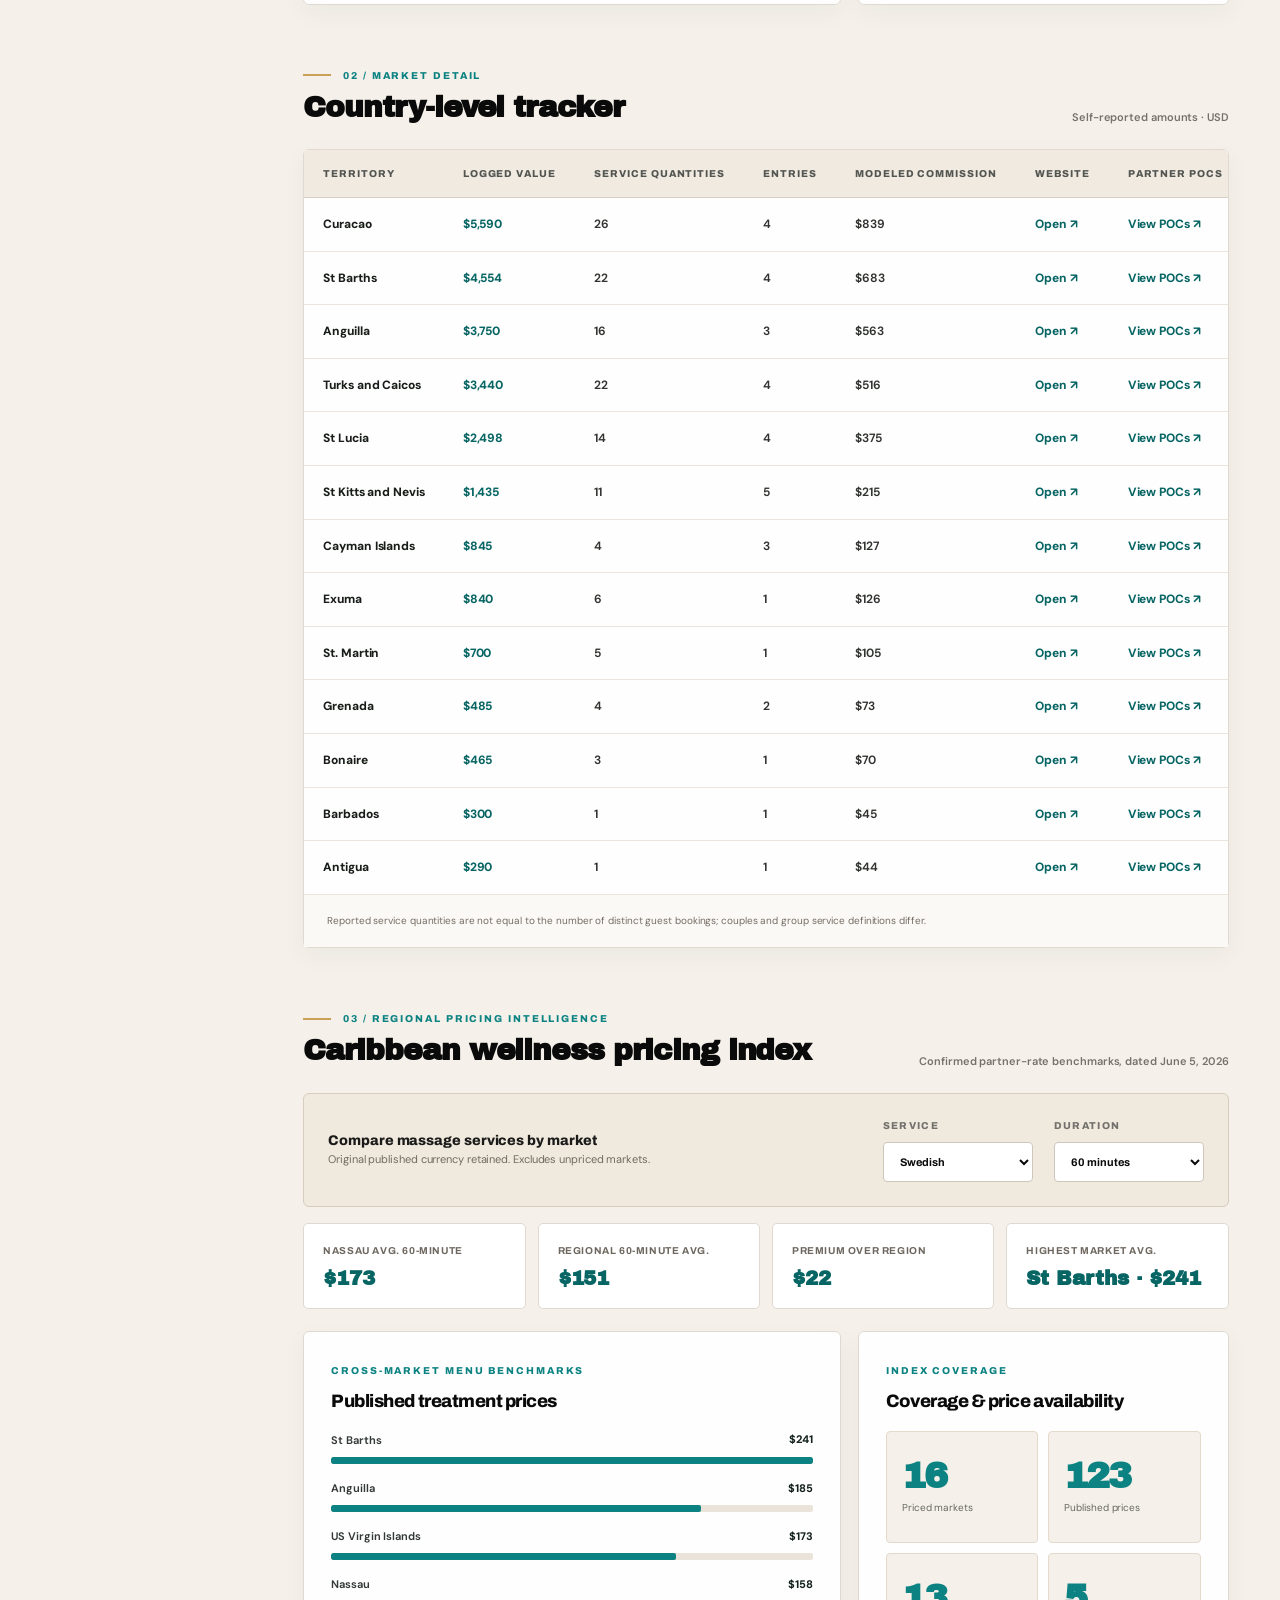
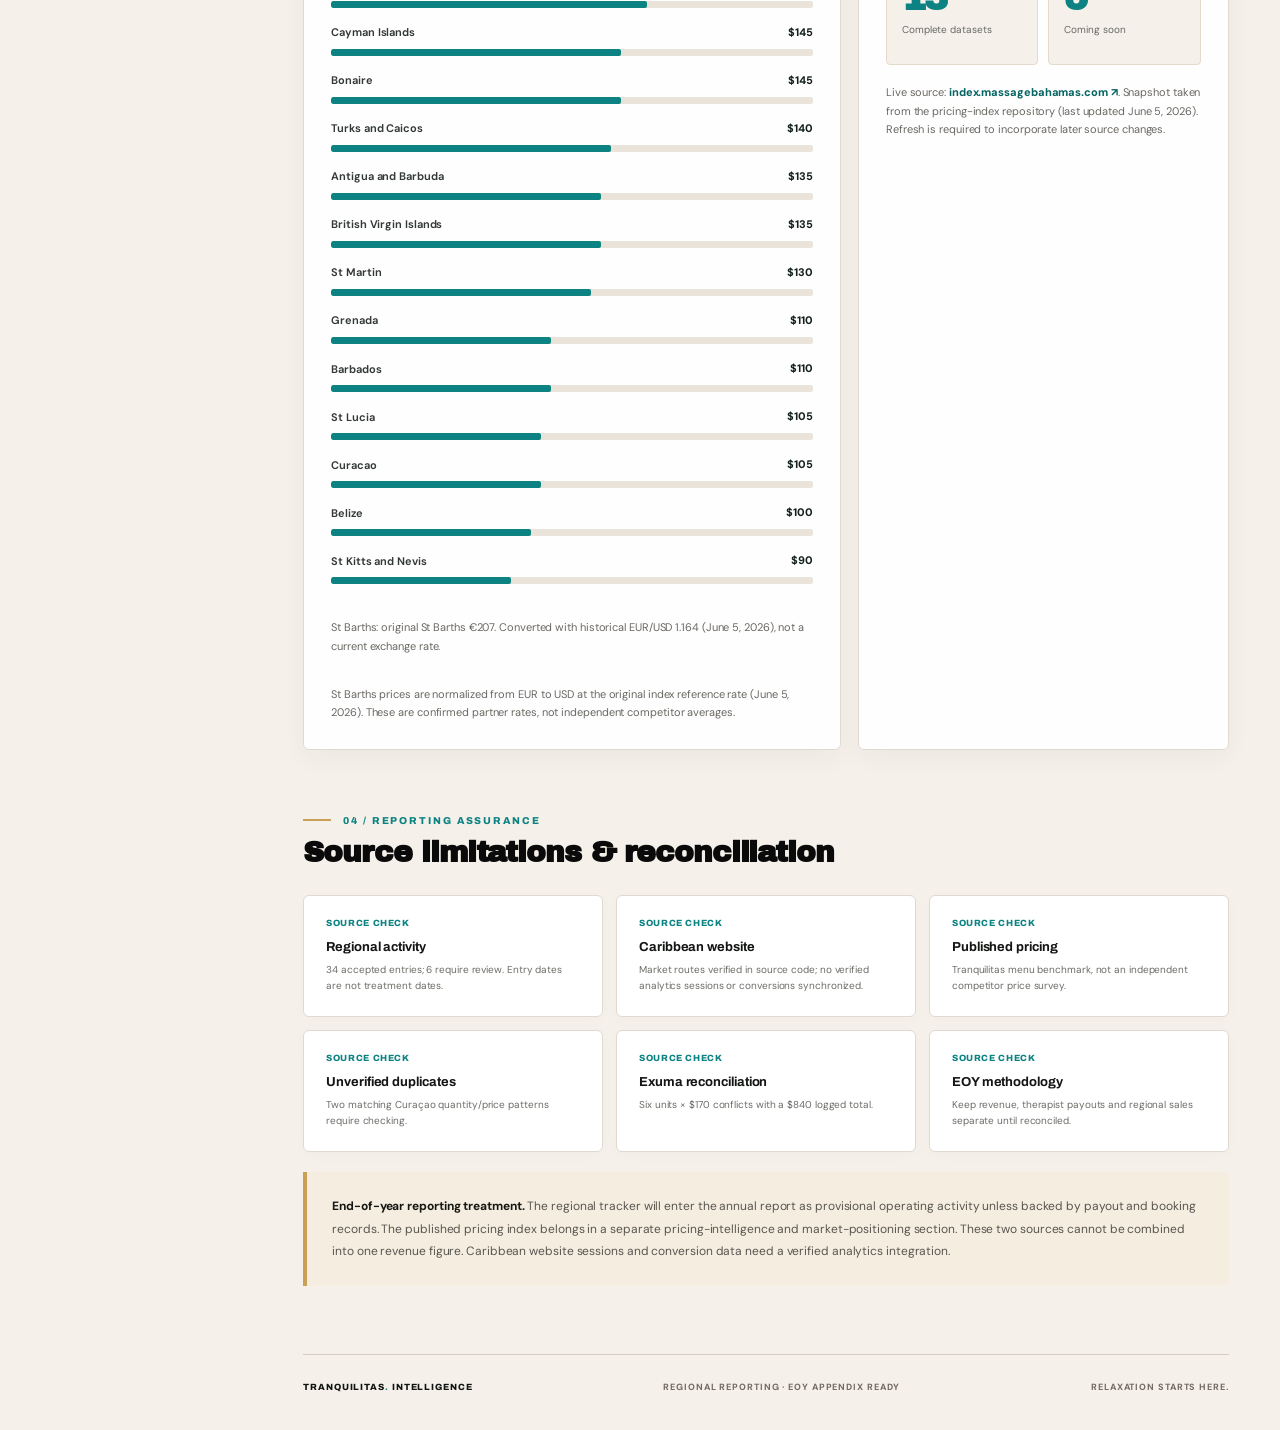
==== commit da7d9494: "Integrate source-separated weekly booking and commission audit across intelligence reporting" ====
--- a/caribbean.html
+++ b/caribbean.html
@@ -1,7 +1,7 @@
 <!doctype html><html lang="en"><head><meta charset="UTF-8"><meta name="viewport" content="width=device-width, initial-scale=1"><meta name="robots" content="noindex,nofollow"><meta name="theme-color" content="#07151e"><title>Caribbean Intelligence · Tranquilitas</title><link rel="preconnect" href="https://fonts.googleapis.com"><link rel="preconnect" href="https://fonts.gstatic.com" crossorigin><link href="https://fonts.googleapis.com/css2?family=Archivo+Black&family=Archivo:wght@400;500;600;700;800;900&family=DM+Sans:wght@400;500;600;700&display=swap" rel="stylesheet"><link rel="stylesheet" href="assets/styles.css"><link rel="stylesheet" href="assets/region.css"><link rel="stylesheet" href="assets/brand.css"><link rel="stylesheet" href="assets/ux-refinement.css"></head>
-<body><div class="app"><aside class="sidebar"><a class="brand" href="index.html"><div class="brand-icon">T<span>.</span></div><div><strong>TRANQUILITAS</strong><small>INTELLIGENCE SYSTEM</small></div></a><div class="sidebar-label">WORKSPACE</div><nav class="side-nav"><a class="nav-link" href="index.html"><span class="nav-icon">◫</span> Executive overview</a><a class="nav-link active" href="caribbean.html"><span class="nav-icon">◈</span> Caribbean intelligence</a><a class="nav-link" href="portfolio.html"><span class="nav-icon">▦</span> Website portfolio</a><a class="nav-link" href="channels.html"><span class="nav-icon">⌁</span> Digital funnels & channels</a><a class="nav-link" href="markets.html"><span class="nav-icon">◎</span> Markets & therapists</a><a class="nav-link" href="index.html#services"><span class="nav-icon">▦</span> Bahamas services</a><a class="nav-link" href="index.html#methodology"><span class="nav-icon">≡</span> Sources & governance</a></nav><div class="sidebar-bottom"><span class="status-dot"></span><span>Regional reporting</span><small>Wix · Tracker · Pricing Index</small></div></aside>
+<body><div class="app"><aside class="sidebar"><a class="brand" href="index.html"><div class="brand-icon">T<span>.</span></div><div><strong>TRANQUILITAS</strong><small>INTELLIGENCE SYSTEM</small></div></a><div class="sidebar-label">WORKSPACE</div><nav class="side-nav"><a class="nav-link" href="operations.html"><span class="nav-icon">▤</span> Weekly reconciliation</a><a class="nav-link" href="index.html"><span class="nav-icon">◫</span> Executive overview</a><a class="nav-link active" href="caribbean.html"><span class="nav-icon">◈</span> Caribbean intelligence</a><a class="nav-link" href="portfolio.html"><span class="nav-icon">▦</span> Website portfolio</a><a class="nav-link" href="channels.html"><span class="nav-icon">⌁</span> Digital funnels & channels</a><a class="nav-link" href="markets.html"><span class="nav-icon">◎</span> Markets & therapists</a><a class="nav-link" href="index.html#services"><span class="nav-icon">▦</span> Bahamas services</a><a class="nav-link" href="index.html#methodology"><span class="nav-icon">≡</span> Sources & governance</a></nav><div class="sidebar-bottom"><span class="status-dot"></span><span>Regional reporting</span><small>Wix · Tracker · Pricing Index</small></div></aside>
 <main class="content"><div class="topbar"><div class="breadcrumb">TRANQUILITAS INTELLIGENCE <span>/</span> CARIBBEAN</div><div class="top-actions"><span class="private-label">◉ &nbsp; Management overview</span><button class="button-outline" onclick="window.print()">↧ &nbsp;Print report</button></div></div><div class="main-inner">
-<header class="hero"><div class="hero-top"><span class="eyebrow"><span class="tiny-diamond"></span> CARIBBEAN EXPANSION · 2026</span><span class="vintage">REGIONAL OPERATING REPORT / 01</span></div><h1>One brand.<br><em>Many markets.</em></h1><p>Regional booking signals, therapist-network economics, and comparative service pricing, drawn from independently maintained operational sources.</p><div class="region-subnav"><a href="#regional">Overview</a><a href="#countries">Market performance</a><a href="#prices">Pricing index</a><a href="#data-quality">Source quality</a><a href="markets.html?market=turks_caicos#poc">Partner POCs & cash-flow ↗</a><a href="markets.html">Open country directory ↗</a><a href="portfolio.html">All 32 websites ↗</a><a href="channels.html">Marketing attribution ↗</a><a target="_blank" rel="noopener noreferrer" href="https://caribbean.massagebahamas.com/">Regional source dashboard ↗</a><a target="_blank" rel="noopener noreferrer" href="https://index.massagebahamas.com/">Pricing index ↗</a></div></header>
+<header class="hero"><div class="hero-top"><span class="eyebrow"><span class="tiny-diamond"></span> CARIBBEAN EXPANSION · 2026</span><span class="vintage">REGIONAL OPERATING REPORT / 01</span></div><h1>One brand.<br><em>Many markets.</em></h1><p>Regional booking signals, therapist-network economics, and comparative service pricing, drawn from independently maintained operational sources.</p><div class="region-subnav"><a href="#regional">Overview</a><a href="#countries">Market performance</a><a href="#prices">Pricing index</a><a href="#data-quality">Source quality</a><a href="operations.html">Commission verification ↗</a><a href="markets.html?market=turks_caicos#poc">Partner POCs & cash-flow ↗</a><a href="markets.html">Open country directory ↗</a><a href="portfolio.html">All 32 websites ↗</a><a href="channels.html">Marketing attribution ↗</a><a target="_blank" rel="noopener noreferrer" href="https://caribbean.massagebahamas.com/">Regional source dashboard ↗</a><a target="_blank" rel="noopener noreferrer" href="https://index.massagebahamas.com/">Pricing index ↗</a></div></header>
 <div id="regionLoading" class="loading">Loading Caribbean intelligence datasets…</div><div id="regionDashboard" hidden>
 <section class="section" id="regional"><div class="section-head"><div><span class="section-index">01 / REGIONAL SCORECARD</span><h2>Recorded regional activity</h2></div><span class="subtle">Telegram tracker · Entry dates Jan–Mar 2026</span></div><div class="kpi-grid" id="regionalKpis"></div><div class="region-warning"><strong>Reporting basis:</strong> These are aggregated operational tracker entries, not Wix revenue, settled cash, or audited bookings. Entry dates are not confirmed treatment dates. All figures are provisional pending reconciliation.</div><div class="two-col chart-row"><article class="panel"><div class="panel-head"><div><span class="panel-label">ACTIVITY SHARE</span><h3>Top recorded territories</h3></div></div><div id="regionBars" class="bar-list"></div></article><article class="panel"><div class="panel-head"><div><span class="panel-label">STRATEGIC INTERPRETATION</span><h3>Regional distribution signals</h3></div></div><div id="regionalReadout" class="insights"></div></article></div></section>
 <section class="section" id="countries"><div class="section-head"><div><span class="section-index">02 / MARKET DETAIL</span><h2>Country-level tracker</h2></div><span class="subtle">Self-reported amounts · USD</span></div><article class="panel table-panel"><div class="table-scroll"><table><thead><tr><th>Territory</th><th>Logged value</th><th>Service quantities</th><th>Entries</th><th>Modeled commission</th><th>Website</th><th>Partner POCs</th></tr></thead><tbody id="regionTable"></tbody></table></div><div class="table-footnote">Reported service quantities are not equal to the number of distinct guest bookings; couples and group service definitions differ.</div></article></section>
